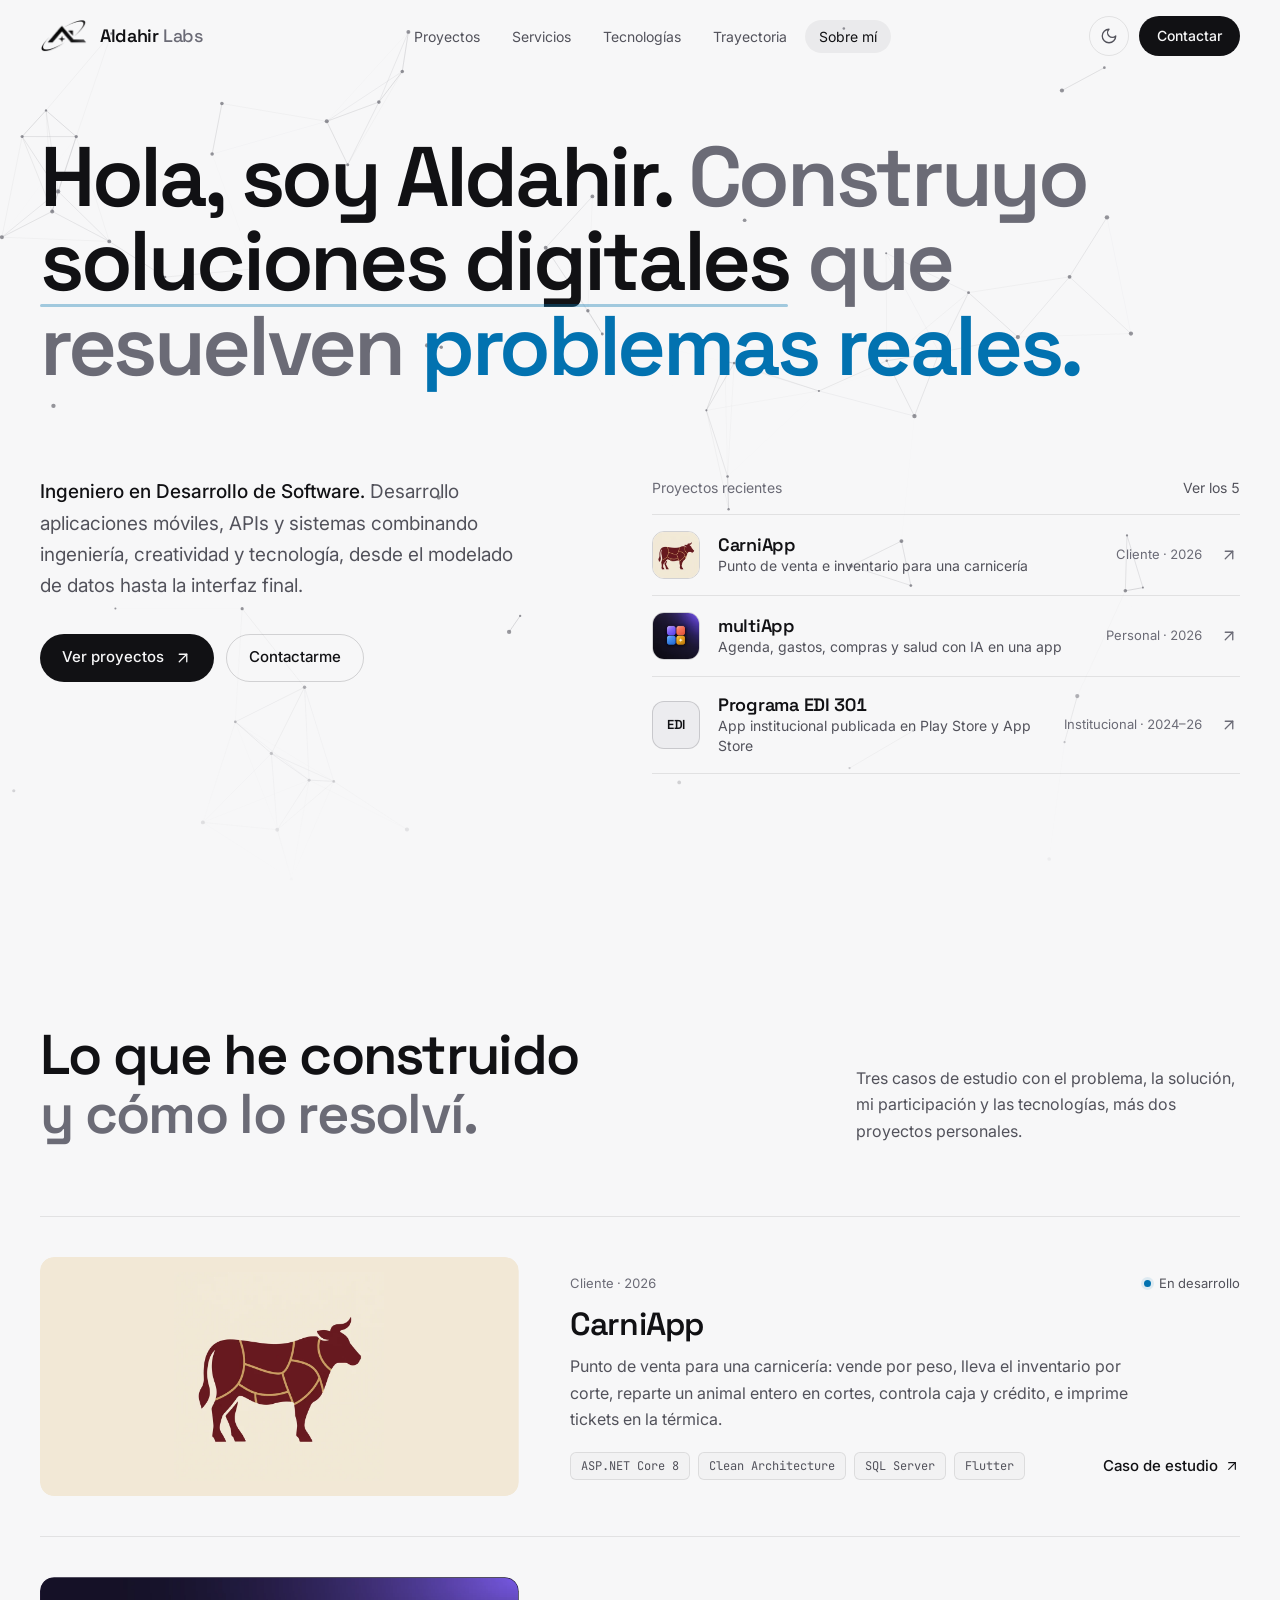
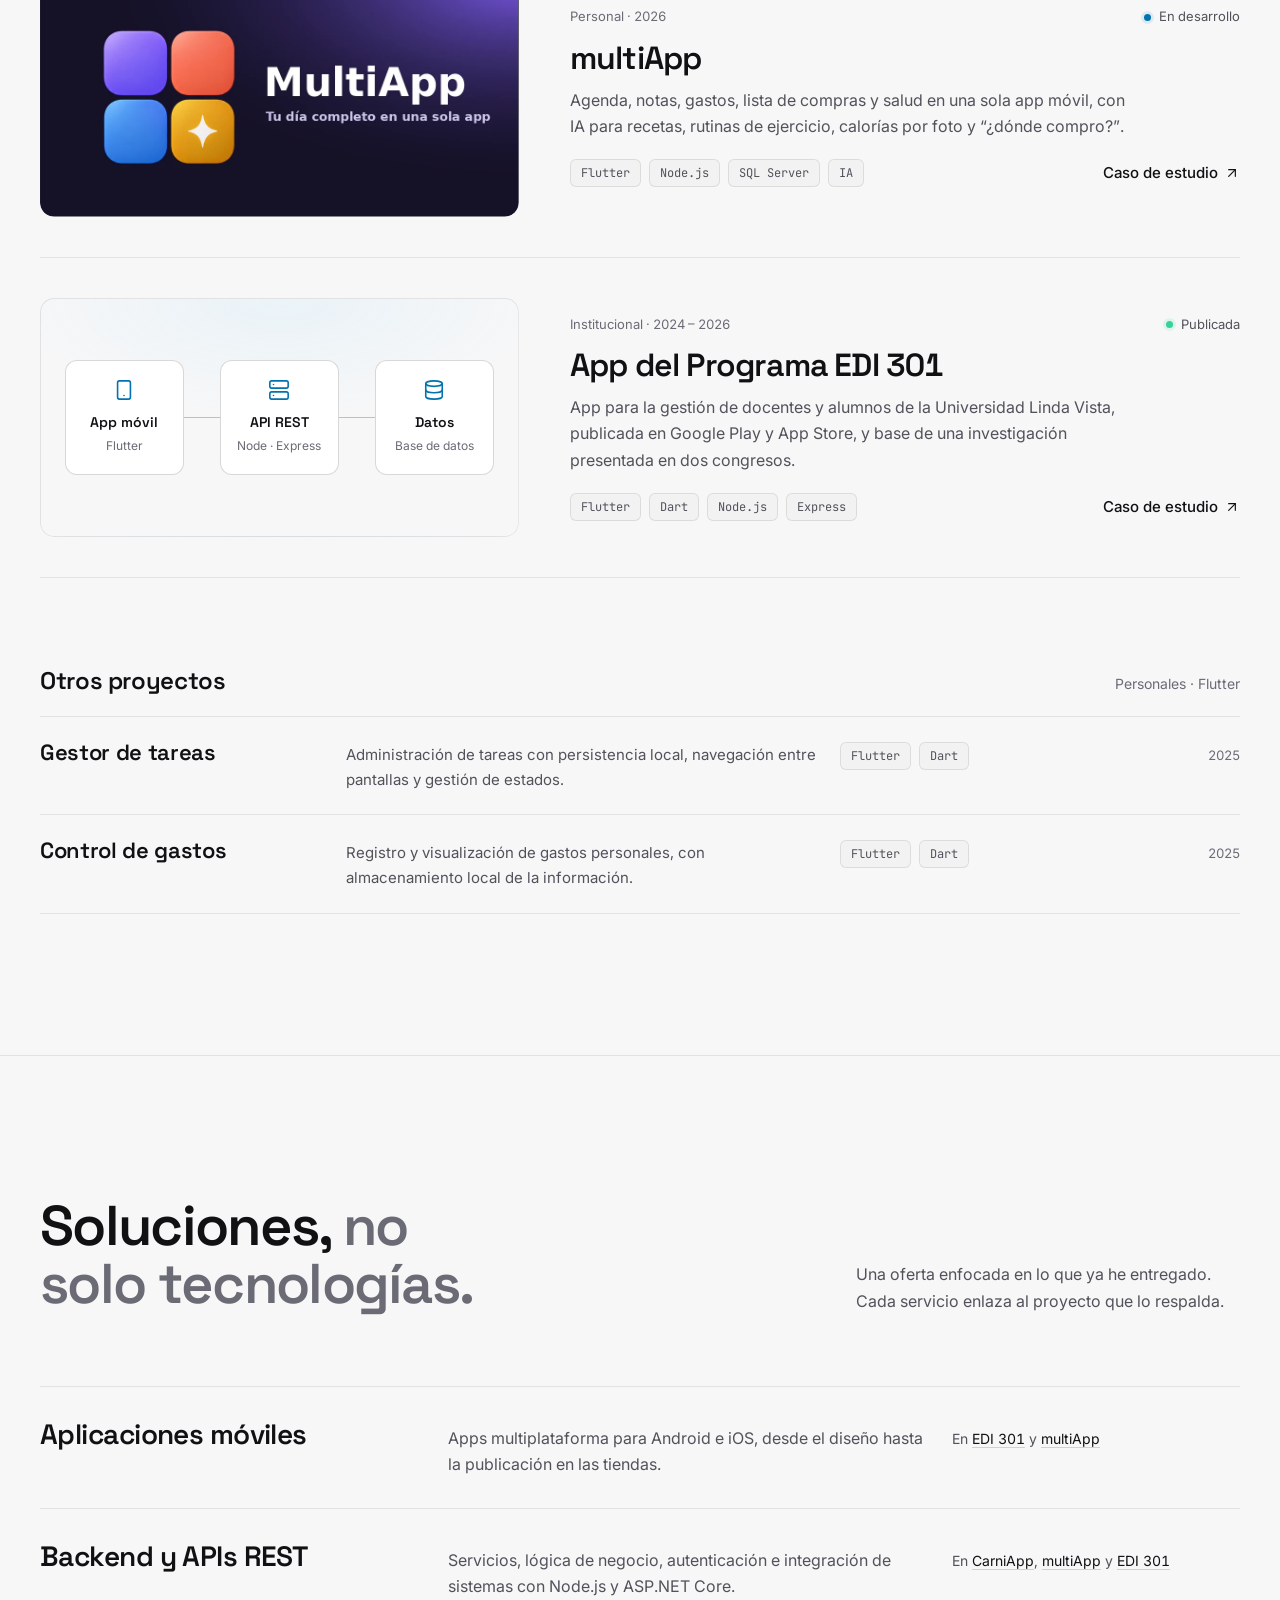
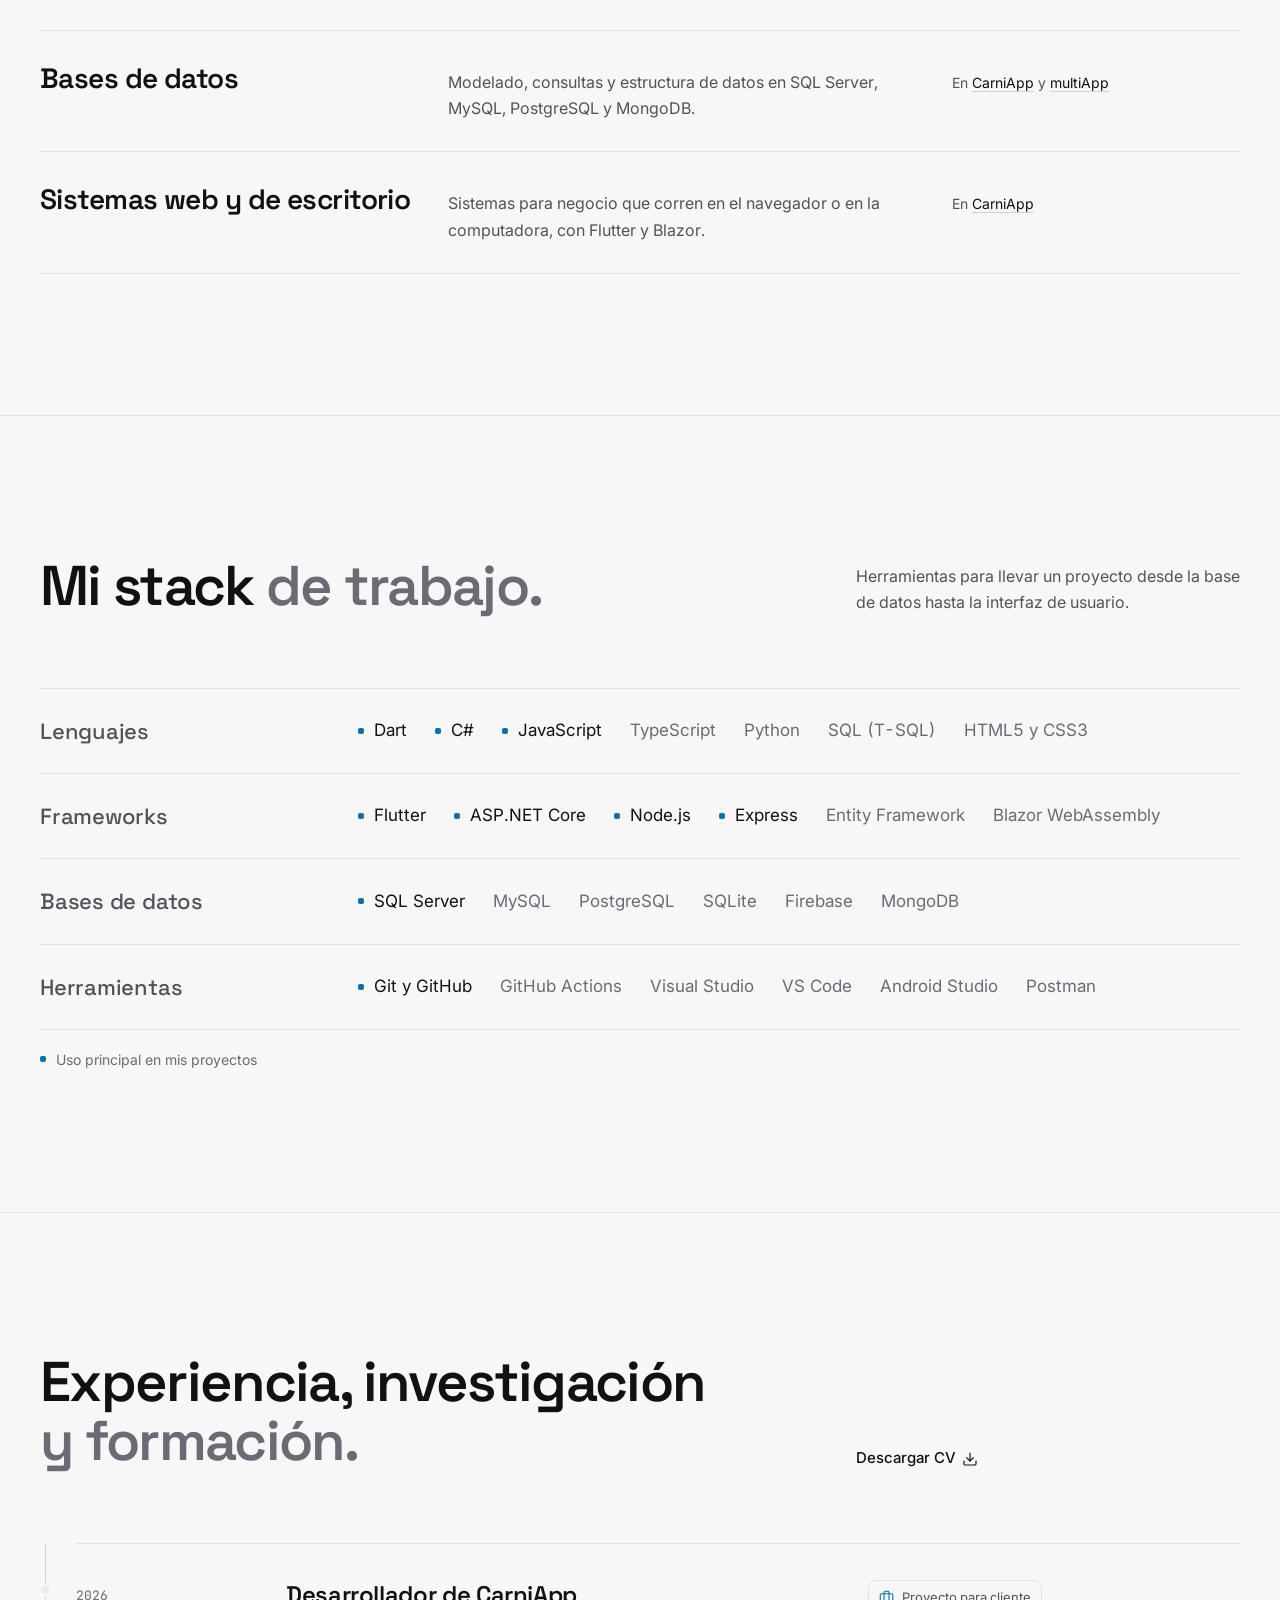
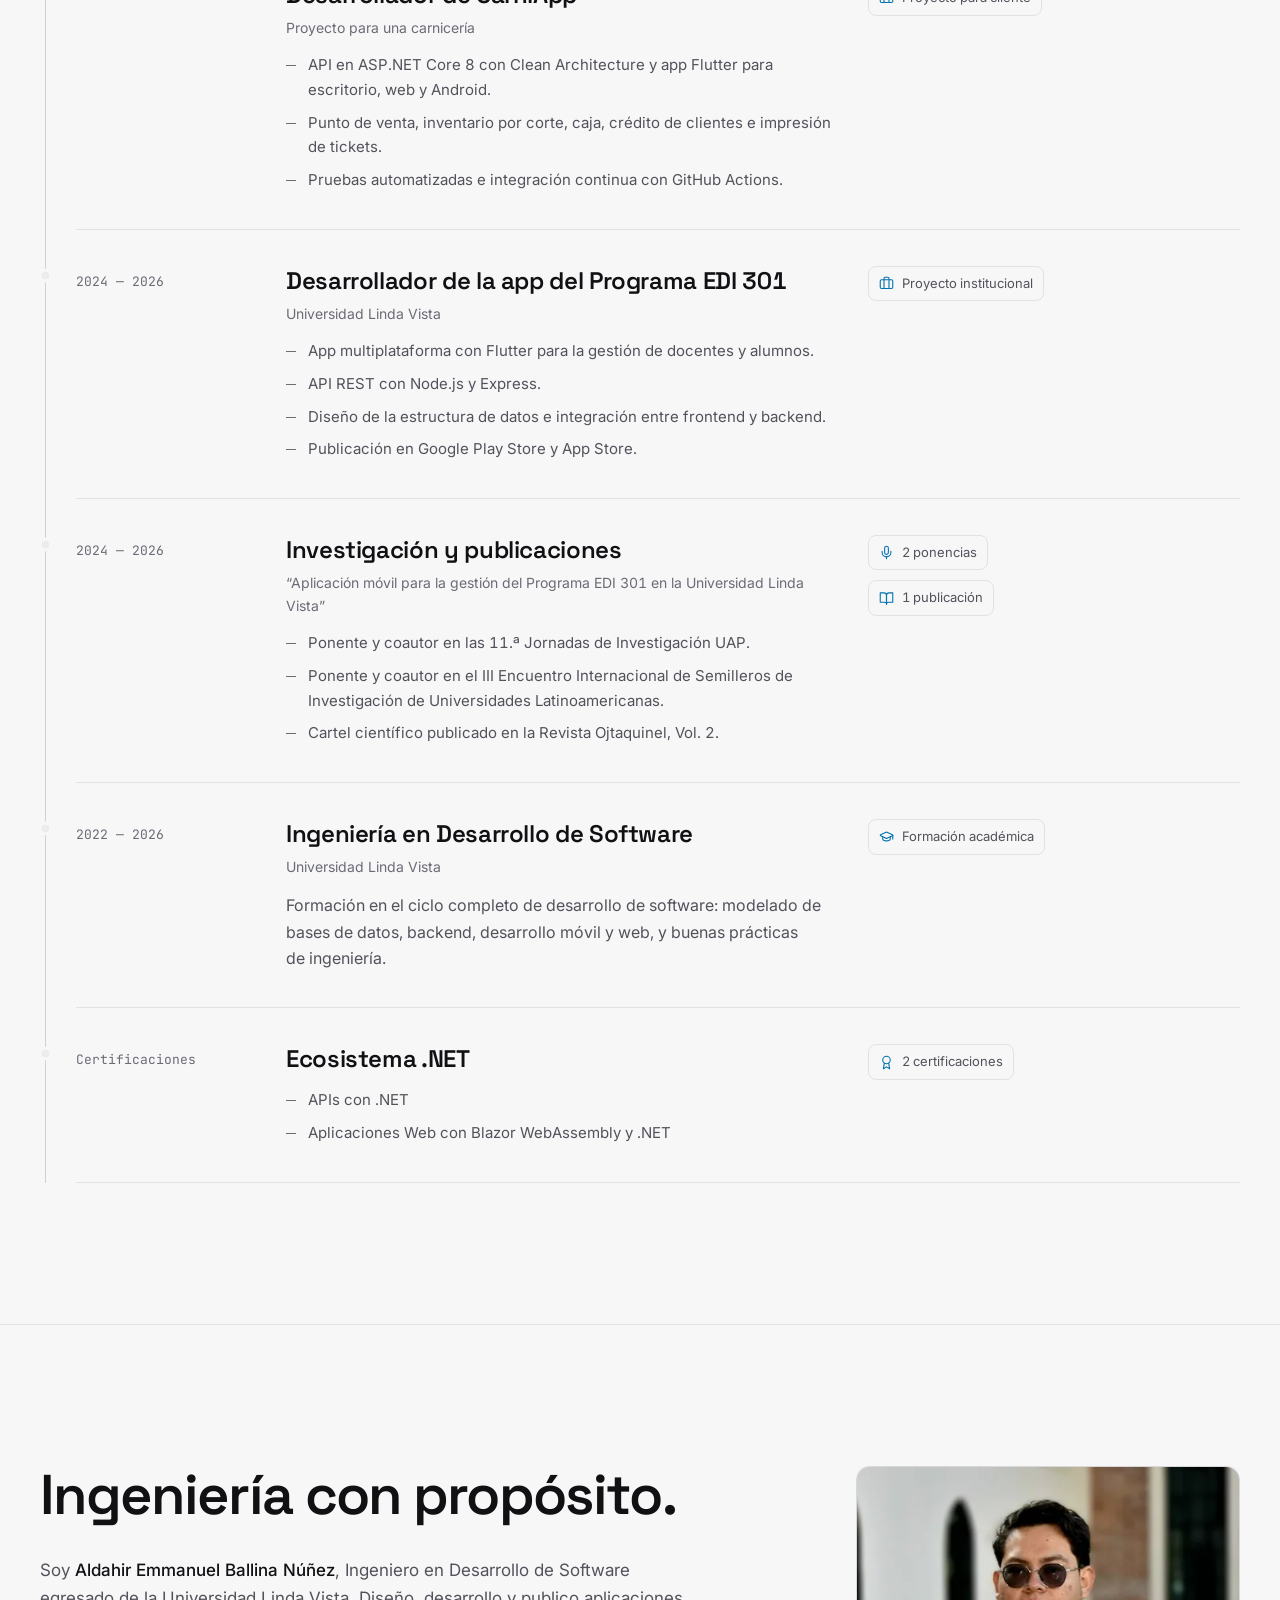
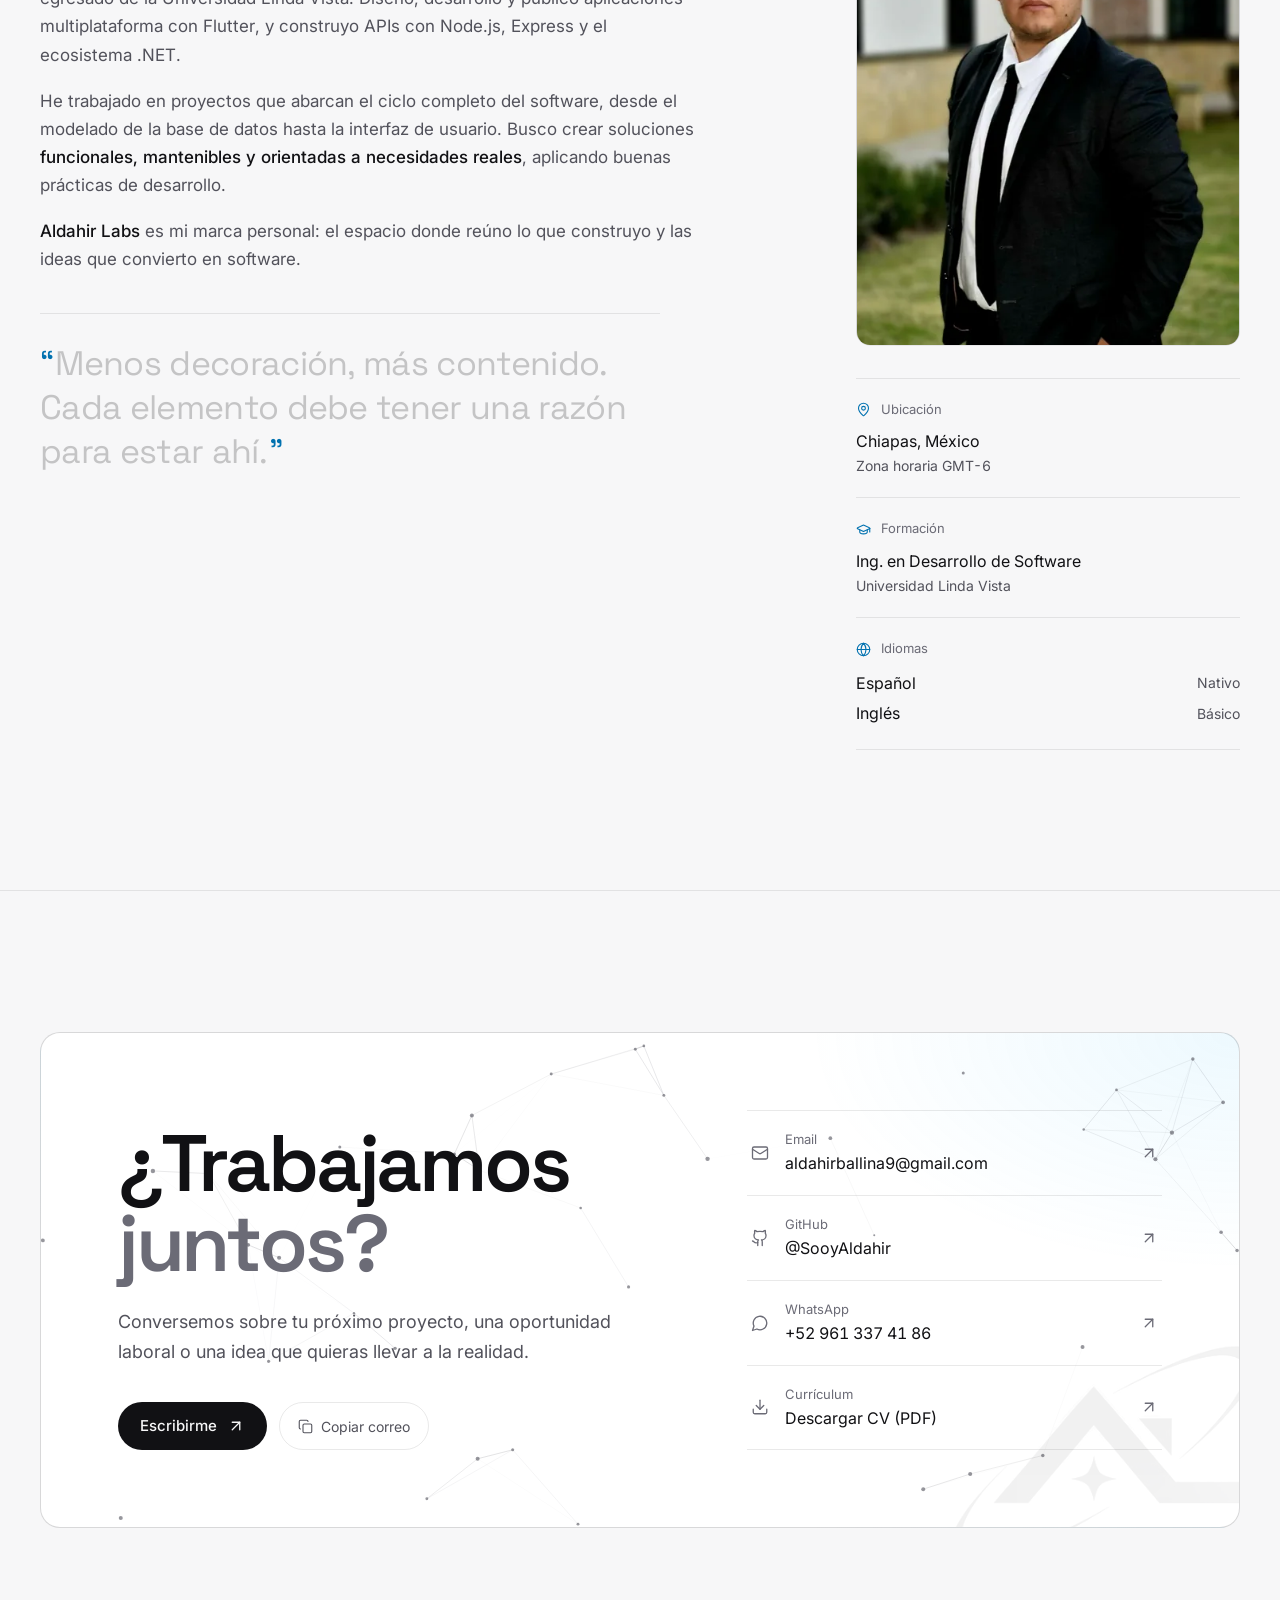
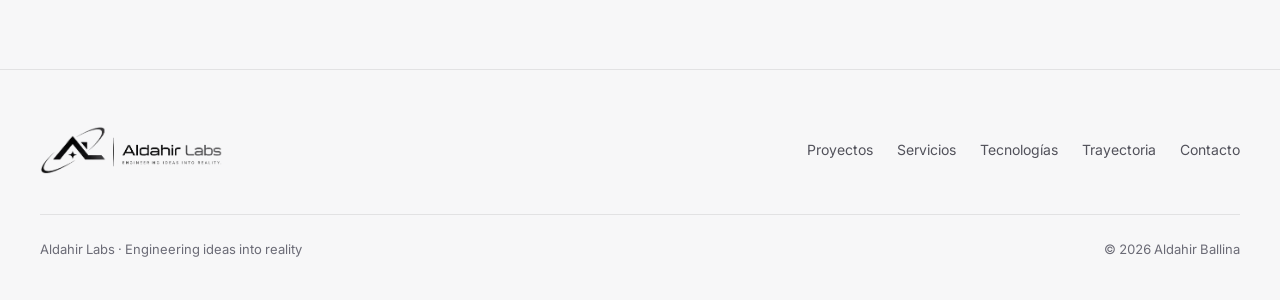
==== index.html @ 30ade59b "Web Site Upload" ====
<!doctype html>
<html lang="es">
<head>
  <meta charset="utf-8">
  <meta name="viewport" content="width=device-width, initial-scale=1, viewport-fit=cover">
  <title>Aldahir Labs — Aldahir Ballina · Ingeniero en Desarrollo de Software</title>
  <meta name="description" content="Portafolio de Aldahir Ballina, Ingeniero en Desarrollo de Software. Aplicaciones móviles con Flutter, APIs REST con Node.js y ASP.NET Core, bases de datos y sistemas para negocio.">
  <meta name="author" content="Aldahir Emmanuel Ballina Núñez">
  <meta name="theme-color" content="#0b0b0d">
  <meta name="color-scheme" content="dark light">
  <script>
    // Tema: el elegido con el botón o, si no hay, el del sistema. Se aplica antes de pintar.
    (() => {
      let theme = null;
      try { theme = localStorage.getItem("al-theme"); } catch (e) {}
      if (theme !== "light" && theme !== "dark") theme = matchMedia("(prefers-color-scheme: light)").matches ? "light" : "dark";
      document.documentElement.dataset.theme = theme;
    })();
    // Movimiento al leer: se activa antes de pintar y se desactiva si main.js no carga
    if (!matchMedia("(prefers-reduced-motion: reduce)").matches) {
      document.documentElement.classList.add("motion");
      setTimeout(() => { if (!window.__alMotion) document.documentElement.classList.remove("motion"); }, 2500);
    }
  </script>

  <meta property="og:type" content="website">
  <meta property="og:locale" content="es_MX">
  <meta property="og:site_name" content="Aldahir Labs">
  <meta property="og:title" content="Aldahir Labs — Engineering ideas into reality">
  <meta property="og:description" content="Aplicaciones móviles, APIs y sistemas que resuelven problemas reales.">
  <meta property="og:image" content="assets/img/og-image.png">
  <meta name="twitter:card" content="summary_large_image">

  <link rel="icon" href="favicon.ico" sizes="any">
  <link rel="icon" href="assets/brand/favicon-64.png" type="image/png">
  <link rel="apple-touch-icon" href="assets/brand/apple-touch-icon.png">
  <link rel="manifest" href="site.webmanifest">

  <link rel="preconnect" href="https://fonts.googleapis.com">
  <link rel="preconnect" href="https://fonts.gstatic.com" crossorigin>
  <link href="https://fonts.googleapis.com/css2?family=Inter:wght@400;500;600&family=JetBrains+Mono:wght@400;500&family=Space+Grotesk:wght@500;600;700&display=swap" rel="stylesheet">
  <link rel="stylesheet" href="assets/css/styles.css">

  <script type="application/ld+json">
  {
    "@context": "https://schema.org",
    "@type": "Person",
    "name": "Aldahir Emmanuel Ballina Núñez",
    "jobTitle": "Ingeniero en Desarrollo de Software",
    "alumniOf": "Universidad Linda Vista",
    "email": "mailto:aldahirballina9@gmail.com",
    "address": { "@type": "PostalAddress", "addressRegion": "Chiapas", "addressCountry": "MX" },
    "sameAs": ["https://github.com/SooyAldahir"]
  }
  </script>
</head>
<body>
  <a class="skip-link" href="#main">Saltar al contenido</a>

  <!-- ============ Navbar ============ -->
  <header class="nav" id="nav">
    <div class="container nav-inner">
      <a href="#inicio" class="brand" aria-label="Aldahir Labs, inicio">
        <span class="brand-mark"><img src="assets/brand/isotipo.webp" alt="" width="48" height="34"><svg class="brand-glint" viewBox="0 0 24 24" aria-hidden="true"><path d="M12 0c.6 6.3 5.7 11.4 12 12-6.3.6-11.4 5.7-12 12-.6-6.3-5.7-11.4-12-12C6.3 11.4 11.4 6.3 12 0z"/></svg></span>
        <span class="brand-name">Aldahir <span>Labs</span></span>
      </a>
      <nav aria-label="Principal">
        <ul class="nav-links">
          <li><a href="#proyectos">Proyectos</a></li>
          <li><a href="#servicios">Servicios</a></li>
          <li><a href="#stack">Tecnologías</a></li>
          <li><a href="#trayectoria">Trayectoria</a></li>
          <li><a href="#sobre-mi">Sobre mí</a></li>
        </ul>
      </nav>
      <div class="nav-actions">
        <button class="theme-toggle" type="button" data-theme-toggle aria-label="Cambiar a modo claro"><svg class="icon icon-sun"><use href="assets/icons.svg#sun"/></svg><svg class="icon icon-moon"><use href="assets/icons.svg#moon"/></svg></button>
        <a href="#contacto" class="btn btn-primary btn-sm nav-cta">Contactar</a>
        <button class="nav-toggle" id="navToggle" aria-label="Abrir menú" aria-expanded="false" aria-controls="mobileMenu">
          <svg class="icon icon-lg"><use href="assets/icons.svg#menu"/></svg>
        </button>
      </div>
    </div>
  </header>

  <div class="mobile-menu" id="mobileMenu" aria-hidden="true">
    <a class="m-link" href="#proyectos">Proyectos <svg class="icon"><use href="assets/icons.svg#arrow-right"/></svg></a>
    <a class="m-link" href="#servicios">Servicios <svg class="icon"><use href="assets/icons.svg#arrow-right"/></svg></a>
    <a class="m-link" href="#stack">Tecnologías <svg class="icon"><use href="assets/icons.svg#arrow-right"/></svg></a>
    <a class="m-link" href="#trayectoria">Trayectoria <svg class="icon"><use href="assets/icons.svg#arrow-right"/></svg></a>
    <a class="m-link" href="#sobre-mi">Sobre mí <svg class="icon"><use href="assets/icons.svg#arrow-right"/></svg></a>
    <a class="btn btn-primary" href="#contacto">Contactar <svg class="icon icon-arrow"><use href="assets/icons.svg#arrow-up-right"/></svg></a>
  </div>

  <main id="main">

    <!-- ============ Hero ============ -->
    <section class="hero" id="inicio">
      <canvas class="node-net hero-net" aria-hidden="true"></canvas>
      <div class="container">
        <h1 class="hero-title">
          Hola, soy Aldahir. <span class="dim">Construyo <span class="rotator" aria-hidden="true"><span class="rot-item is-current">soluciones digitales</span><span class="rot-item">aplicaciones móviles</span><span class="rot-item">APIs y servicios REST</span><span class="rot-item">sistemas para negocio</span></span><span class="sr-only">soluciones digitales</span> que resuelven</span> <span class="accent">problemas reales.</span>
        </h1>

        <div class="hero-row">
          <div class="hero-intro">
            <p class="hero-lead">
              <strong>Ingeniero en Desarrollo de Software.</strong> Desarrollo aplicaciones móviles, APIs y sistemas combinando ingeniería, creatividad y tecnología, desde el modelado de datos hasta la interfaz final.
            </p>
            <div class="hero-actions">
              <a href="#proyectos" class="btn btn-primary">Ver proyectos <svg class="icon icon-arrow"><use href="assets/icons.svg#arrow-up-right"/></svg></a>
              <a href="#contacto" class="btn btn-ghost">Contactarme</a>
            </div>
          </div>

          <nav class="work-index" aria-label="Proyectos recientes">
            <div class="work-index-head">
              <span>Proyectos recientes</span>
              <a href="#proyectos">Ver los 5</a>
            </div>
            <a class="idx-row" href="proyectos/carniapp.html" style="--i:0">
              <span class="idx-thumb"><img src="assets/img/projects/carniapp-icon-160.webp" alt="" width="48" height="48"></span>
              <span><span class="idx-name">CarniApp</span><span class="idx-desc">Punto de venta e inventario para una carnicería</span></span>
              <span class="idx-meta">Cliente · 2026</span>
              <svg class="icon"><use href="assets/icons.svg#arrow-up-right"/></svg>
            </a>
            <a class="idx-row" href="proyectos/multiapp.html" style="--i:1">
              <span class="idx-thumb"><img src="assets/img/projects/multiapp-icon-160.webp" alt="" width="48" height="48"></span>
              <span><span class="idx-name">multiApp</span><span class="idx-desc">Agenda, gastos, compras y salud con IA en una app</span></span>
              <span class="idx-meta">Personal · 2026</span>
              <svg class="icon"><use href="assets/icons.svg#arrow-up-right"/></svg>
            </a>
            <a class="idx-row" href="proyectos/edi-301.html" style="--i:2">
              <span class="idx-thumb idx-mono" aria-hidden="true">EDI</span>
              <span><span class="idx-name">Programa EDI 301</span><span class="idx-desc">App institucional publicada en Play Store y App Store</span></span>
              <span class="idx-meta">Institucional · 2024–26</span>
              <svg class="icon"><use href="assets/icons.svg#arrow-up-right"/></svg>
            </a>
          </nav>
        </div>
      </div>
    </section>

    <!-- ============ Proyectos ============ -->
    <section class="section" id="proyectos">
      <div class="container">
        <div class="section-head">
          <h2 class="h2" data-reveal="title">Lo que he construido <span class="dim">y cómo lo resolví.</span></h2>
          <p data-reveal="fade" style="--d:150ms">Tres casos de estudio con el problema, la solución, mi participación y las tecnologías, más dos proyectos personales.</p>
        </div>

        <div class="case-list">
          <!-- CarniApp -->
          <article class="case-row" data-reveal="case">
            <a class="case-visual visual-carni" href="proyectos/carniapp.html" aria-label="Caso de estudio de CarniApp">
              <img src="assets/img/projects/carniapp-icon-720.webp" alt="Ícono de CarniApp: silueta de una res dividida en cortes" width="720" height="720" loading="lazy">
            </a>
            <div class="case-body">
              <div class="case-top">
                <span class="case-kind">Cliente · 2026</span>
                <span class="status">En desarrollo</span>
              </div>
              <h3 class="case-title"><a href="proyectos/carniapp.html">CarniApp</a></h3>
              <p class="case-desc">Punto de venta para una carnicería: vende por peso, lleva el inventario por corte, reparte un animal entero en cortes, controla caja y crédito, e imprime tickets en la térmica.</p>
              <div class="case-foot">
                <div class="chips"><span class="chip">ASP.NET Core 8</span><span class="chip">Clean Architecture</span><span class="chip">SQL Server</span><span class="chip">Flutter</span></div>
                <a class="link-arrow" href="proyectos/carniapp.html">Caso de estudio <svg class="icon"><use href="assets/icons.svg#arrow-up-right"/></svg></a>
              </div>
            </div>
          </article>

          <!-- multiApp -->
          <article class="case-row" data-reveal="case">
            <a class="case-visual visual-multi" href="proyectos/multiapp.html" aria-label="Caso de estudio de multiApp">
              <img src="assets/img/projects/multiapp-feature.webp" alt="Gráfico de multiApp: cuatro bloques de colores y el lema Tu día completo en una sola app" width="1024" height="500" loading="lazy">
            </a>
            <div class="case-body">
              <div class="case-top">
                <span class="case-kind">Personal · 2026</span>
                <span class="status">En desarrollo</span>
              </div>
              <h3 class="case-title"><a href="proyectos/multiapp.html">multiApp</a></h3>
              <p class="case-desc">Agenda, notas, gastos, lista de compras y salud en una sola app móvil, con IA para recetas, rutinas de ejercicio, calorías por foto y “¿dónde compro?”.</p>
              <div class="case-foot">
                <div class="chips"><span class="chip">Flutter</span><span class="chip">Node.js</span><span class="chip">SQL Server</span><span class="chip">IA</span></div>
                <a class="link-arrow" href="proyectos/multiapp.html">Caso de estudio <svg class="icon"><use href="assets/icons.svg#arrow-up-right"/></svg></a>
              </div>
            </div>
          </article>

          <!-- EDI 301 -->
          <article class="case-row" data-reveal="case">
            <a class="case-visual visual-edi" href="proyectos/edi-301.html" aria-label="Caso de estudio de la app del Programa EDI 301">
              <div class="arch" role="img" aria-label="Arquitectura: aplicación Flutter conectada a una API REST en Node.js y Express, que se comunica con la base de datos">
                <div class="arch-node"><svg class="icon"><use href="assets/icons.svg#smartphone"/></svg><b>App móvil</b><small>Flutter</small></div>
                <span class="arch-link"></span>
                <div class="arch-node"><svg class="icon"><use href="assets/icons.svg#server"/></svg><b>API REST</b><small>Node · Express</small></div>
                <span class="arch-link"></span>
                <div class="arch-node"><svg class="icon"><use href="assets/icons.svg#database"/></svg><b>Datos</b><small>Base de datos</small></div>
              </div>
            </a>
            <div class="case-body">
              <div class="case-top">
                <span class="case-kind">Institucional · 2024 – 2026</span>
                <span class="status is-done">Publicada</span>
              </div>
              <h3 class="case-title"><a href="proyectos/edi-301.html">App del Programa EDI 301</a></h3>
              <p class="case-desc">App para la gestión de docentes y alumnos de la Universidad Linda Vista, publicada en Google Play y App Store, y base de una investigación presentada en dos congresos.</p>
              <div class="case-foot">
                <div class="chips"><span class="chip">Flutter</span><span class="chip">Dart</span><span class="chip">Node.js</span><span class="chip">Express</span></div>
                <a class="link-arrow" href="proyectos/edi-301.html">Caso de estudio <svg class="icon"><use href="assets/icons.svg#arrow-up-right"/></svg></a>
              </div>
            </div>
          </article>
        </div>

        <div class="more">
          <div class="more-head" data-reveal="fade">
            <h3 class="h3">Otros proyectos</h3>
            <p>Personales · Flutter</p>
          </div>
          <div class="more-row" data-reveal="line">
            <h4 class="h3">Gestor de tareas</h4>
            <p>Administración de tareas con persistencia local, navegación entre pantallas y gestión de estados.</p>
            <div class="chips"><span class="chip">Flutter</span><span class="chip">Dart</span></div>
            <span class="year">2025</span>
          </div>
          <div class="more-row" data-reveal="line">
            <h4 class="h3">Control de gastos</h4>
            <p>Registro y visualización de gastos personales, con almacenamiento local de la información.</p>
            <div class="chips"><span class="chip">Flutter</span><span class="chip">Dart</span></div>
            <span class="year">2025</span>
          </div>
        </div>
      </div>
    </section>

    <!-- ============ Servicios ============ -->
    <section class="section" id="servicios">
      <div class="container">
        <div class="section-head">
          <h2 class="h2" data-reveal="title">Soluciones, <span class="dim">no solo tecnologías.</span></h2>
          <p data-reveal="fade" style="--d:150ms">Una oferta enfocada en lo que ya he entregado. Cada servicio enlaza al proyecto que lo respalda.</p>
        </div>

        <div class="offers">
          <div class="offer-row" data-reveal="line">
            <h3 class="h3">Aplicaciones móviles</h3>
            <p>Apps multiplataforma para Android e iOS, desde el diseño hasta la publicación en las tiendas.</p>
            <p class="proof">En <a href="proyectos/edi-301.html">EDI 301</a> y <a href="proyectos/multiapp.html">multiApp</a></p>
          </div>
          <div class="offer-row" data-reveal="line">
            <h3 class="h3">Backend y APIs REST</h3>
            <p>Servicios, lógica de negocio, autenticación e integración de sistemas con Node.js y ASP.NET Core.</p>
            <p class="proof">En <a href="proyectos/carniapp.html">CarniApp</a>, <a href="proyectos/multiapp.html">multiApp</a> y <a href="proyectos/edi-301.html">EDI 301</a></p>
          </div>
          <div class="offer-row" data-reveal="line">
            <h3 class="h3">Bases de datos</h3>
            <p>Modelado, consultas y estructura de datos en SQL Server, MySQL, PostgreSQL y MongoDB.</p>
            <p class="proof">En <a href="proyectos/carniapp.html">CarniApp</a> y <a href="proyectos/multiapp.html">multiApp</a></p>
          </div>
          <div class="offer-row" data-reveal="line">
            <h3 class="h3">Sistemas web y de escritorio</h3>
            <p>Sistemas para negocio que corren en el navegador o en la computadora, con Flutter y Blazor.</p>
            <p class="proof">En <a href="proyectos/carniapp.html">CarniApp</a></p>
          </div>
        </div>
      </div>
    </section>

    <!-- ============ Tecnologías ============ -->
    <section class="section" id="stack">
      <div class="container">
        <div class="section-head">
          <h2 class="h2" data-reveal="title">Mi stack <span class="dim">de trabajo.</span></h2>
          <p data-reveal="fade" style="--d:150ms">Herramientas para llevar un proyecto desde la base de datos hasta la interfaz de usuario.</p>
        </div>

        <div class="stack-row" data-reveal="stack">
          <h3>Lenguajes</h3>
          <ul class="stack-items"><li class="core">Dart</li><li class="core">C#</li><li class="core">JavaScript</li><li>TypeScript</li><li>Python</li><li>SQL (T-SQL)</li><li>HTML5 y CSS3</li></ul>
        </div>
        <div class="stack-row" data-reveal="stack">
          <h3>Frameworks</h3>
          <ul class="stack-items"><li class="core">Flutter</li><li class="core">ASP.NET Core</li><li class="core">Node.js</li><li class="core">Express</li><li>Entity Framework</li><li>Blazor WebAssembly</li></ul>
        </div>
        <div class="stack-row" data-reveal="stack">
          <h3>Bases de datos</h3>
          <ul class="stack-items"><li class="core">SQL Server</li><li>MySQL</li><li>PostgreSQL</li><li>SQLite</li><li>Firebase</li><li>MongoDB</li></ul>
        </div>
        <div class="stack-row" data-reveal="stack">
          <h3>Herramientas</h3>
          <ul class="stack-items"><li class="core">Git y GitHub</li><li>GitHub Actions</li><li>Visual Studio</li><li>VS Code</li><li>Android Studio</li><li>Postman</li></ul>
        </div>
        <p class="stack-note"><i></i> Uso principal en mis proyectos</p>
      </div>
    </section>

    <!-- ============ Trayectoria ============ -->
    <section class="section" id="trayectoria">
      <div class="container">
        <div class="section-head">
          <h2 class="h2" data-reveal="title">Experiencia, investigación <span class="dim">y formación.</span></h2>
          <p data-reveal="fade" style="--d:150ms"><a class="link-arrow" href="assets/docs/CV_Aldahir_Ballina.pdf" download>Descargar CV <svg class="icon"><use href="assets/icons.svg#download"/></svg></a></p>
        </div>

        <ol class="timeline">
          <li class="tl-item" data-reveal="fade">
            <div class="tl-date">2026</div>
            <div class="tl-main">
              <h3 class="h3">Desarrollador de CarniApp</h3>
              <span class="tl-org">Proyecto para una carnicería</span>
              <ul>
                <li>API en ASP.NET Core 8 con Clean Architecture y app Flutter para escritorio, web y Android.</li>
                <li>Punto de venta, inventario por corte, caja, crédito de clientes e impresión de tickets.</li>
                <li>Pruebas automatizadas e integración continua con GitHub Actions.</li>
              </ul>
            </div>
            <div class="tl-side">
              <span class="tl-tag"><svg class="icon"><use href="assets/icons.svg#briefcase"/></svg>Proyecto para cliente</span>
            </div>
          </li>

          <li class="tl-item" data-reveal="fade">
            <div class="tl-date">2024 — 2026</div>
            <div class="tl-main">
              <h3 class="h3">Desarrollador de la app del Programa EDI 301</h3>
              <span class="tl-org">Universidad Linda Vista</span>
              <ul>
                <li>App multiplataforma con Flutter para la gestión de docentes y alumnos.</li>
                <li>API REST con Node.js y Express.</li>
                <li>Diseño de la estructura de datos e integración entre frontend y backend.</li>
                <li>Publicación en Google Play Store y App Store.</li>
              </ul>
            </div>
            <div class="tl-side">
              <span class="tl-tag"><svg class="icon"><use href="assets/icons.svg#briefcase"/></svg>Proyecto institucional</span>
            </div>
          </li>

          <li class="tl-item" data-reveal="fade">
            <div class="tl-date">2024 — 2026</div>
            <div class="tl-main">
              <h3 class="h3">Investigación y publicaciones</h3>
              <span class="tl-org">“Aplicación móvil para la gestión del Programa EDI 301 en la Universidad Linda Vista”</span>
              <ul>
                <li>Ponente y coautor en las 11.ª Jornadas de Investigación UAP.</li>
                <li>Ponente y coautor en el III Encuentro Internacional de Semilleros de Investigación de Universidades Latinoamericanas.</li>
                <li>Cartel científico publicado en la Revista Ojtaquinel, Vol. 2.</li>
              </ul>
            </div>
            <div class="tl-side">
              <span class="tl-tag"><svg class="icon"><use href="assets/icons.svg#mic"/></svg>2 ponencias</span>
              <span class="tl-tag"><svg class="icon"><use href="assets/icons.svg#book"/></svg>1 publicación</span>
            </div>
          </li>

          <li class="tl-item" data-reveal="fade">
            <div class="tl-date">2022 — 2026</div>
            <div class="tl-main">
              <h3 class="h3">Ingeniería en Desarrollo de Software</h3>
              <span class="tl-org">Universidad Linda Vista</span>
              <p>Formación en el ciclo completo de desarrollo de software: modelado de bases de datos, backend, desarrollo móvil y web, y buenas prácticas de ingeniería.</p>
            </div>
            <div class="tl-side">
              <span class="tl-tag"><svg class="icon"><use href="assets/icons.svg#graduation"/></svg>Formación académica</span>
            </div>
          </li>

          <li class="tl-item" data-reveal="fade">
            <div class="tl-date">Certificaciones</div>
            <div class="tl-main">
              <h3 class="h3">Ecosistema .NET</h3>
              <ul>
                <li>APIs con .NET</li>
                <li>Aplicaciones Web con Blazor WebAssembly y .NET</li>
              </ul>
            </div>
            <div class="tl-side">
              <span class="tl-tag"><svg class="icon"><use href="assets/icons.svg#award"/></svg>2 certificaciones</span>
            </div>
          </li>
        </ol>
      </div>
    </section>

    <!-- ============ Sobre mí ============ -->
    <section class="section" id="sobre-mi">
      <div class="container about">
        <figure class="about-photo" data-reveal="figure">
          <img src="assets/img/aldahir-800.webp" srcset="assets/img/aldahir-480.webp 480w, assets/img/aldahir-800.webp 800w" sizes="(max-width: 900px) 320px, 380px" alt="Aldahir Ballina con traje oscuro, camisa blanca y corbata" width="800" height="1000" loading="lazy">
        </figure>
        <div class="about-copy">
          <h2 class="h2" data-reveal="title">Ingeniería con propósito.</h2>
          <p data-reveal="fade">Soy <strong>Aldahir Emmanuel Ballina Núñez</strong>, Ingeniero en Desarrollo de Software egresado de la Universidad Linda Vista. Diseño, desarrollo y publico aplicaciones multiplataforma con Flutter, y construyo APIs con Node.js, Express y el ecosistema .NET.</p>
          <p data-reveal="fade" style="--d:80ms">He trabajado en proyectos que abarcan el ciclo completo del software, desde el modelado de la base de datos hasta la interfaz de usuario. Busco crear soluciones <strong>funcionales, mantenibles y orientadas a necesidades reales</strong>, aplicando buenas prácticas de desarrollo.</p>
          <p data-reveal="fade" style="--d:160ms"><strong>Aldahir Labs</strong> es mi marca personal: el espacio donde reúno lo que construyo y las ideas que convierto en software.</p>
          <div class="principle">
            <p>Menos decoración, más contenido. Cada elemento debe tener una razón para estar ahí.</p>
          </div>
        </div>

        <div class="about-side" data-reveal="list">
          <div class="fact">
            <div class="fact-label"><svg class="icon"><use href="assets/icons.svg#map-pin"/></svg>Ubicación</div>
            <div class="fact-value">Chiapas, México<small>Zona horaria GMT-6</small></div>
          </div>
          <div class="fact">
            <div class="fact-label"><svg class="icon"><use href="assets/icons.svg#graduation"/></svg>Formación</div>
            <div class="fact-value">Ing. en Desarrollo de Software<small>Universidad Linda Vista</small></div>
          </div>
          <div class="fact">
            <div class="fact-label"><svg class="icon"><use href="assets/icons.svg#globe"/></svg>Idiomas</div>
            <div class="lang"><span>Español</span><span>Nativo</span></div>
            <div class="lang"><span>Inglés</span><span>Básico</span></div>
          </div>
        </div>
      </div>
    </section>

    <!-- ============ Contacto ============ -->
    <section class="section" id="contacto">
      <div class="container">
        <div class="contact-card" data-reveal="fade">
          <canvas class="node-net contact-net" aria-hidden="true"></canvas>
          <div class="contact-grid">
            <div>
              <h2 class="contact-title" data-reveal="title">¿Trabajamos<br><span class="dim">juntos?</span></h2>
              <p class="contact-lead" data-reveal="fade" style="--d:150ms">Conversemos sobre tu próximo proyecto, una oportunidad laboral o una idea que quieras llevar a la realidad.</p>
              <div class="hero-actions">
                <a href="mailto:aldahirballina9@gmail.com" class="btn btn-primary">Escribirme <svg class="icon icon-arrow"><use href="assets/icons.svg#arrow-up-right"/></svg></a>
                <button class="copy-btn" id="copyEmail" data-email="aldahirballina9@gmail.com" type="button">
                  <svg class="icon"><use href="assets/icons.svg#copy"/></svg><span>Copiar correo</span>
                </button>
              </div>
            </div>
            <div class="contact-links" data-reveal="list">
              <a class="contact-link" href="mailto:aldahirballina9@gmail.com">
                <svg class="icon"><use href="assets/icons.svg#mail"/></svg>
                <span class="cl-text"><span class="cl-label">Email</span><span class="cl-value">aldahirballina9@gmail.com</span></span>
                <svg class="icon icon-arrow"><use href="assets/icons.svg#arrow-up-right"/></svg>
              </a>
              <a class="contact-link" href="https://github.com/SooyAldahir" target="_blank" rel="noopener">
                <svg class="icon"><use href="assets/icons.svg#github"/></svg>
                <span class="cl-text"><span class="cl-label">GitHub</span><span class="cl-value">@SooyAldahir</span></span>
                <svg class="icon icon-arrow"><use href="assets/icons.svg#arrow-up-right"/></svg>
              </a>
              <a class="contact-link" href="https://wa.me/529613374186" target="_blank" rel="noopener">
                <svg class="icon"><use href="assets/icons.svg#message"/></svg>
                <span class="cl-text"><span class="cl-label">WhatsApp</span><span class="cl-value">+52 961 337 41 86</span></span>
                <svg class="icon icon-arrow"><use href="assets/icons.svg#arrow-up-right"/></svg>
              </a>
              <a class="contact-link" href="assets/docs/CV_Aldahir_Ballina.pdf" download>
                <svg class="icon"><use href="assets/icons.svg#download"/></svg>
                <span class="cl-text"><span class="cl-label">Currículum</span><span class="cl-value">Descargar CV (PDF)</span></span>
                <svg class="icon icon-arrow"><use href="assets/icons.svg#arrow-up-right"/></svg>
              </a>
            </div>
          </div>
        </div>
      </div>
    </section>
  </main>

  <!-- ============ Footer ============ -->
  <footer class="footer">
    <div class="container">
      <div class="footer-top">
        <img src="assets/brand/logo-full.webp" alt="Aldahir Labs, Engineering ideas into reality" width="183" height="48" loading="lazy">
        <nav class="footer-nav" aria-label="Pie de página">
          <a href="#proyectos">Proyectos</a>
          <a href="#servicios">Servicios</a>
          <a href="#stack">Tecnologías</a>
          <a href="#trayectoria">Trayectoria</a>
          <a href="#contacto">Contacto</a>
        </nav>
      </div>
      <div class="footer-bottom">
        <span>Aldahir Labs · Engineering ideas into reality</span>
        <span>© <span data-year>2026</span> Aldahir Ballina</span>
      </div>
    </div>
  </footer>

  <script src="assets/js/main.js" defer></script>
</body>
</html>
---- assets/css/styles.css ----
/* ==========================================================================
   Aldahir Labs — Design System v1.1
   Dark Minimalist Tech · Electric Blue · Space Grotesk + Inter + JetBrains Mono
   ========================================================================== */

:root {
  /* Paleta Obsidian */
  --obsidian: #0b0b0d;
  --graphite: #151519;
  --elevated: #222228;
  --white: #f5f5f5;
  --silver: #a1a1aa;
  --muted: #8b8b96;

  /* Acento */
  --accent: #38bdf8;
  --accent-soft: rgba(56, 189, 248, 0.12);
  --accent-line: rgba(56, 189, 248, 0.35);

  /* Líneas */
  --line: rgba(255, 255, 255, 0.08);
  --line-strong: rgba(255, 255, 255, 0.14);

  /* Superficies y efectos que cambian con el tema */
  --nav-bg: rgba(11, 11, 13, 0.78);
  --hover: rgba(255, 255, 255, 0.06);
  --chip-bg: rgba(255, 255, 255, 0.02);
  --scroll-thumb-hover: #33333b;
  --logo-filter: none;
  --glint: #fff;
  --glint-glow: rgba(255, 255, 255, 0.8);
  --net-line: 161, 161, 170;
  --net-hot: 56, 189, 248;

  /* Tipografía */
  --font-display: "Space Grotesk", system-ui, sans-serif;
  --font-body: "Inter", system-ui, -apple-system, "Segoe UI", sans-serif;
  --font-mono: "JetBrains Mono", ui-monospace, "SFMono-Regular", Menlo, monospace;

  /* Layout */
  --max: 1200px;
  --gutter: clamp(16px, 4vw, 32px);
  --radius: 14px;
  --radius-sm: 10px;
  --section-y: clamp(88px, 11vw, 144px);

  /* Movimiento */
  --ease: cubic-bezier(0.22, 1, 0.36, 1);
  --ease-expo: cubic-bezier(0.16, 1, 0.3, 1);
  --t: 240ms;
}

/* Modo claro: la misma identidad sobre fondo claro. El acento se oscurece
   para cumplir contraste AA sobre blanco. */
@media (prefers-color-scheme: light) {
  :root:not([data-theme]) {
    --obsidian: #f7f7f8;
    --graphite: #ffffff;
    --elevated: #ececef;
    --white: #111114;
    --silver: #52525b;
    --muted: #6b6b76;
    --accent: #0272b0;
    --accent-soft: rgba(2, 114, 176, 0.1);
    --accent-line: rgba(2, 114, 176, 0.35);
    --line: rgba(17, 17, 20, 0.09);
    --line-strong: rgba(17, 17, 20, 0.16);
    --nav-bg: rgba(247, 247, 248, 0.82);
    --hover: rgba(17, 17, 20, 0.05);
    --chip-bg: rgba(17, 17, 20, 0.02);
    --scroll-thumb-hover: #c9c9cf;
    --logo-filter: invert(1) brightness(0.85);
    --glint: #0272b0;
    --glint-glow: rgba(2, 114, 176, 0.45);
    --net-line: 82, 82, 91;
    --net-hot: 2, 114, 176;
  }
}
:root[data-theme="light"] {
  --obsidian: #f7f7f8;
  --graphite: #ffffff;
  --elevated: #ececef;
  --white: #111114;
  --silver: #52525b;
  --muted: #6b6b76;
  --accent: #0272b0;
  --accent-soft: rgba(2, 114, 176, 0.1);
  --accent-line: rgba(2, 114, 176, 0.35);
  --line: rgba(17, 17, 20, 0.09);
  --line-strong: rgba(17, 17, 20, 0.16);
  --nav-bg: rgba(247, 247, 248, 0.82);
  --hover: rgba(17, 17, 20, 0.05);
  --chip-bg: rgba(17, 17, 20, 0.02);
  --scroll-thumb-hover: #c9c9cf;
  --logo-filter: invert(1) brightness(0.85);
  --glint: #0272b0;
  --glint-glow: rgba(2, 114, 176, 0.45);
  --net-line: 82, 82, 91;
  --net-hot: 2, 114, 176;
}
:root { color-scheme: dark; }
:root[data-theme="light"] { color-scheme: light; }
@media (prefers-color-scheme: light) { :root:not([data-theme]) { color-scheme: light; } }

/* ---------- Reset y superficies del navegador ---------- */
*,
*::before,
*::after { box-sizing: border-box; }

html {
  scroll-behavior: smooth;
  scroll-padding-top: 88px;
  -webkit-text-size-adjust: 100%;
  scrollbar-color: var(--elevated) var(--obsidian);
  scrollbar-width: thin;
}
::-webkit-scrollbar { width: 10px; height: 10px; }
::-webkit-scrollbar-track { background: var(--obsidian); }
::-webkit-scrollbar-thumb { background: var(--elevated); border-radius: 10px; border: 2px solid var(--obsidian); }
::-webkit-scrollbar-thumb:hover { background: var(--scroll-thumb-hover); }

body {
  margin: 0;
  background: var(--obsidian);
  color: var(--white);
  font-family: var(--font-body);
  font-size: 16px;
  line-height: 1.65;
  caret-color: var(--accent);
  font-variant-numeric: tabular-nums;
  -webkit-font-smoothing: antialiased;
  -moz-osx-font-smoothing: grayscale;
  overflow-x: hidden;
}

img, svg { display: block; max-width: 100%; }
img { height: auto; }
a { color: inherit; text-decoration: none; text-underline-offset: 0.22em; text-decoration-thickness: 1px; }
button { font: inherit; color: inherit; background: none; border: 0; cursor: pointer; }
h1, h2, h3, h4, p, ul, ol, dl, dd, figure { margin: 0; }
ul, ol { padding: 0; list-style: none; }
h1, h2, h3 { text-wrap: balance; }
p { text-wrap: pretty; }

::selection { background: var(--accent); color: var(--obsidian); }

:focus-visible {
  outline: 2px solid var(--accent);
  outline-offset: 3px;
  border-radius: 6px;
}

.skip-link {
  position: absolute;
  left: 16px;
  top: -60px;
  z-index: 100;
  padding: 10px 16px;
  background: var(--accent);
  color: var(--obsidian);
  border-radius: var(--radius-sm);
  font-weight: 600;
  transition: top var(--t) var(--ease);
}
.skip-link:focus { top: 16px; }

.sr-only {
  position: absolute; width: 1px; height: 1px; padding: 0; margin: -1px;
  overflow: hidden; clip: rect(0 0 0 0); white-space: nowrap; border: 0;
}

/* ---------- Layout ---------- */
.container {
  width: 100%;
  max-width: calc(var(--max) + var(--gutter) * 2);
  margin-inline: auto;
  padding-inline: var(--gutter);
}

.section { padding-block: var(--section-y); position: relative; }
.section + .section { border-top: 1px solid var(--line); }

.section-head {
  display: grid;
  grid-template-columns: repeat(12, 1fr);
  gap: 24px;
  align-items: end;
  margin-bottom: clamp(40px, 6vw, 72px);
}
.section-head > h2 { grid-column: span 7; }
.section-head > p { grid-column: 9 / span 4; color: var(--silver); }

.h2 {
  font-family: var(--font-display);
  font-weight: 600;
  font-size: clamp(34px, 5vw, 56px);
  line-height: 1.05;
  letter-spacing: -0.03em;
}
.h2 .dim { color: var(--muted); }

.h3 {
  font-family: var(--font-display);
  font-weight: 600;
  font-size: clamp(20px, 2.2vw, 24px);
  line-height: 1.25;
  letter-spacing: -0.015em;
}

/* ---------- Iconos ---------- */
.icon {
  width: 18px;
  height: 18px;
  stroke: currentColor;
  fill: none;
  stroke-width: 1.75;
  stroke-linecap: round;
  stroke-linejoin: round;
  flex-shrink: 0;
}
.icon-lg { width: 22px; height: 22px; }

/* ---------- Botones y enlaces ---------- */
.btn {
  display: inline-flex;
  align-items: center;
  justify-content: center;
  gap: 10px;
  height: 48px;
  padding-inline: 22px;
  border-radius: 999px;
  font-weight: 500;
  font-size: 15px;
  white-space: nowrap;
  transition: background var(--t) var(--ease), color var(--t) var(--ease),
    border-color var(--t) var(--ease), transform var(--t) var(--ease);
}
.btn .icon { transition: transform var(--t) var(--ease); }
.btn:hover .icon-arrow { transform: translate(2px, -2px); }
.btn:active { transform: scale(0.98); }
.btn-sm { height: 40px; padding-inline: 18px; font-size: 14px; }

.btn-primary { background: var(--white); color: var(--obsidian); }
.btn-primary:hover { background: var(--accent); }

.btn-ghost { border: 1px solid var(--line-strong); color: var(--white); }
.btn-ghost:hover { border-color: var(--accent-line); background: var(--accent-soft); }

.link-arrow {
  display: inline-flex;
  align-items: center;
  gap: 6px;
  color: var(--white);
  font-weight: 500;
  font-size: 15px;
  transition: color var(--t) var(--ease);
}
.link-arrow .icon { width: 16px; height: 16px; transition: transform var(--t) var(--ease); }
.link-arrow:hover { color: var(--accent); }
.link-arrow:hover .icon { transform: translate(2px, -2px); }

/* ---------- Chips y estados ---------- */
.chips { display: flex; flex-wrap: wrap; gap: 8px; }
.chip {
  font-family: var(--font-mono);
  font-size: 12px;
  line-height: 1;
  padding: 7px 10px;
  border-radius: 6px;
  border: 1px solid var(--line);
  background: var(--chip-bg);
  color: var(--silver);
  white-space: nowrap;
}

.status {
  display: inline-flex;
  align-items: center;
  gap: 8px;
  font-size: 13px;
  color: var(--silver);
  white-space: nowrap;
}
.status::before {
  content: "";
  width: 7px;
  height: 7px;
  border-radius: 50%;
  background: var(--accent);
  box-shadow: 0 0 0 3px var(--accent-soft);
}
.status.is-done::before { background: #34d399; box-shadow: 0 0 0 3px rgba(52, 211, 153, 0.12); }

/* ==========================================================================
   Navbar
   ========================================================================== */
.nav {
  position: fixed;
  inset: 0 0 auto 0;
  z-index: 50;
  border-bottom: 1px solid transparent;
  transition: background var(--t) var(--ease), border-color var(--t) var(--ease);
}
.nav.is-scrolled {
  background: var(--nav-bg);
  backdrop-filter: saturate(160%) blur(14px);
  -webkit-backdrop-filter: saturate(160%) blur(14px);
  border-bottom-color: var(--line);
}
.nav-inner { display: flex; align-items: center; justify-content: space-between; height: 72px; }
.brand { display: flex; align-items: center; gap: 12px; }
.brand img { height: 34px; width: auto; filter: var(--logo-filter); }

/* Marca: destello metálico sobre el isotipo (enmascarado con su propia forma)
   y la estrella del logo que titila */
.brand-mark { position: relative; display: block; width: 48px; height: 34px; }
.brand-mark::after {
  content: "";
  position: absolute;
  inset: 0;
  background: linear-gradient(105deg, transparent 36%, rgba(56, 189, 248, 0.75) 45%, #fff 50%, rgba(56, 189, 248, 0.75) 55%, transparent 64%) no-repeat;
  background-size: 260% 100%;
  background-position: 130% 0;
  -webkit-mask: url("../brand/isotipo.webp") center / contain no-repeat;
  mask: url("../brand/isotipo.webp") center / contain no-repeat;
  opacity: 0;
  pointer-events: none;
}
.brand-glint {
  position: absolute;
  left: 45.4%;
  top: 58.5%;
  width: 13px;
  height: 13px;
  margin: -6.5px 0 0 -6.5px;
  fill: var(--glint);
  filter: drop-shadow(0 0 3px var(--glint-glow));
  opacity: 0;
  transform: scale(0) rotate(-45deg);
  pointer-events: none;
}
.brand.is-shining .brand-mark::after,
.brand:hover .brand-mark::after,
.brand:focus-visible .brand-mark::after { animation: brand-sheen 1300ms cubic-bezier(0.45, 0, 0.25, 1) both; }
.brand.is-shining .brand-glint,
.brand:hover .brand-glint,
.brand:focus-visible .brand-glint { animation: brand-glint 900ms var(--ease-expo) 560ms both; }
@keyframes brand-sheen {
  0% { background-position: 130% 0; opacity: 0; }
  12%, 85% { opacity: 1; }
  100% { background-position: -30% 0; opacity: 0; }
}
@keyframes brand-glint {
  0% { opacity: 0; transform: scale(0) rotate(-45deg); }
  45% { opacity: 1; transform: scale(1) rotate(0deg); }
  100% { opacity: 0; transform: scale(0.2) rotate(45deg); }
}
.brand-name span { transition: color var(--t) var(--ease); }
.brand:hover .brand-name span { color: var(--silver); }
.brand-name { font-family: var(--font-display); font-weight: 600; font-size: 18px; letter-spacing: -0.02em; }
.brand-name span { color: var(--muted); font-weight: 500; }

.nav-links { display: flex; align-items: center; gap: 4px; }
.nav-links a {
  padding: 8px 14px;
  font-size: 14px;
  color: var(--silver);
  border-radius: 999px;
  transition: color var(--t) var(--ease), background var(--t) var(--ease);
}
.nav-links a:hover { color: var(--white); }
.nav-links a.is-active { color: var(--white); background: var(--hover); }

.nav-actions { display: flex; align-items: center; gap: 10px; }
.theme-toggle {
  display: inline-grid;
  place-items: center;
  width: 40px;
  height: 40px;
  border-radius: 999px;
  border: 1px solid var(--line);
  color: var(--silver);
  transition: color var(--t) var(--ease), border-color var(--t) var(--ease), background var(--t) var(--ease);
}
.theme-toggle:hover { color: var(--white); border-color: var(--line-strong); background: var(--hover); }
.theme-toggle .icon { grid-area: 1 / 1; transition: transform 500ms var(--ease-expo), opacity 300ms var(--ease); }
.theme-toggle .icon-moon { opacity: 0; transform: rotate(-90deg) scale(0.5); }
:root[data-theme="light"] .theme-toggle .icon-sun { opacity: 0; transform: rotate(90deg) scale(0.5); }
:root[data-theme="light"] .theme-toggle .icon-moon { opacity: 1; transform: none; }

/* Cambio de tema con fundido (View Transitions) */
::view-transition-old(root),
::view-transition-new(root) { animation-duration: 450ms; animation-timing-function: var(--ease); }

.nav-toggle {
  display: none;
  width: 44px;
  height: 44px;
  align-items: center;
  justify-content: center;
  border-radius: 12px;
  border: 1px solid var(--line);
}

.mobile-menu {
  position: fixed;
  inset: 72px 0 0 0;
  z-index: 49;
  background: var(--obsidian);
  padding: 16px var(--gutter) 40px;
  display: flex;
  flex-direction: column;
  opacity: 0;
  visibility: hidden;
  transform: translateY(-8px);
  transition: opacity var(--t) var(--ease), transform var(--t) var(--ease), visibility var(--t);
}
.mobile-menu.is-open { opacity: 1; visibility: visible; transform: none; }
.mobile-menu .m-link {
  display: flex;
  justify-content: space-between;
  align-items: center;
  padding: 18px 0;
  border-bottom: 1px solid var(--line);
  font-family: var(--font-display);
  font-size: 28px;
  font-weight: 500;
  letter-spacing: -0.02em;
}
.mobile-menu .m-link .icon { color: var(--muted); }
.mobile-menu .btn { margin-top: auto; }

/* ==========================================================================
   Hero
   ========================================================================== */
.hero {
  position: relative;
  padding-top: clamp(124px, 15vh, 168px);
  padding-bottom: clamp(72px, 9vw, 112px);
  overflow: hidden;
}
/* Fondo: red de nodos que se conectan y siguen al cursor (dibujada en main.js) */
.node-net {
  position: absolute;
  inset: 0;
  z-index: 0;
  width: 100%;
  height: 100%;
  pointer-events: none;
  opacity: 0;
  transition: opacity 1600ms var(--ease);
}
.node-net.is-ready { opacity: 1; }
.hero-net {
  -webkit-mask-image: linear-gradient(to bottom, #000 70%, transparent);
  mask-image: linear-gradient(to bottom, #000 70%, transparent);
}
.hero > .container { position: relative; z-index: 1; }

.hero-title {
  font-family: var(--font-display);
  font-weight: 600;
  font-size: clamp(42px, 6.6vw, 88px);
  line-height: 1;
  letter-spacing: -0.04em;
  max-width: 15.5em;
}
.hero-title .dim { color: var(--muted); }
.hero-title .accent { color: var(--accent); }

/* Frase rotativa: lo que construyo. Todas ocupan la misma celda,
   así el titular no salta de línea al cambiar. */
.rotator {
  position: relative;
  display: inline-grid;
  color: var(--white);
  clip-path: inset(-0.15em -0.5em -0.18em -0.5em);
}
/* Temporizador: se llena mientras la frase está visible */
.rotator::after {
  content: "";
  position: absolute;
  left: 0;
  right: 0;
  bottom: -0.04em;
  height: max(2px, 0.04em);
  border-radius: 2px;
  background: var(--accent-line);
  transform: scaleX(0);
  transform-origin: left;
  opacity: 0;
}
.rotator.is-timing::after { opacity: 1; animation: rot-timer var(--rot-hold, 2600ms) linear both; }
@keyframes rot-timer { to { transform: scaleX(1); } }
.rot-item { grid-area: 1 / 1; justify-self: start; }
.motion .rotator.is-sized { transition: width 700ms var(--ease-expo); }
.motion .rotator.is-sized .rot-item { white-space: nowrap; }
.rot-item:not(.is-current) { visibility: hidden; }
.motion .rot-item {
  visibility: visible;
  opacity: 0;
  transform: translateY(120%);
  transition: transform 750ms var(--ease-expo), opacity 450ms var(--ease);
}
.motion .rot-item.is-current { opacity: 1; transform: none; }
.motion .rot-item.is-leaving { opacity: 0; transform: translateY(-120%); }

.hero-row {
  display: grid;
  grid-template-columns: repeat(12, 1fr);
  gap: 24px;
  margin-top: clamp(48px, 7vw, 88px);
  align-items: start;
}
.hero-intro { grid-column: span 5; }
.hero-lead { font-size: clamp(17px, 1.5vw, 19px); color: var(--silver); max-width: 34em; margin-bottom: 32px; }
.hero-lead strong { color: var(--white); font-weight: 500; }
.hero-actions { display: flex; flex-wrap: wrap; gap: 12px; align-items: center; }

/* Índice de proyectos: el trabajo visible desde el primer vistazo */
.work-index { grid-column: 7 / span 6; }
.work-index-head {
  display: flex;
  justify-content: space-between;
  align-items: baseline;
  padding-bottom: 14px;
  font-size: 14px;
  color: var(--muted);
}
.work-index-head a { color: var(--silver); transition: color var(--t) var(--ease); }
.work-index-head a:hover { color: var(--accent); }

.idx-row {
  display: grid;
  grid-template-columns: 48px 1fr auto 20px;
  gap: 18px;
  align-items: center;
  padding: 16px 0;
  border-top: 1px solid var(--line);
}
.idx-row:last-child { border-bottom: 1px solid var(--line); }
.idx-row:hover .idx-name { color: var(--accent); }
.idx-name { transition: color var(--t) var(--ease); }
.idx-thumb {
  width: 48px;
  height: 48px;
  border-radius: 12px;
  overflow: hidden;
  border: 1px solid var(--line-strong);
  transition: transform var(--t) var(--ease);
}
.idx-thumb img { width: 100%; height: 100%; object-fit: cover; }
.idx-row:hover .idx-thumb { transform: scale(1.06); }
.idx-mono {
  display: grid;
  place-items: center;
  background: var(--elevated);
  font-family: var(--font-display);
  font-weight: 600;
  font-size: 13px;
  letter-spacing: -0.01em;
  color: var(--white);
}
.idx-name { display: block; font-family: var(--font-display); font-weight: 600; font-size: 18px; letter-spacing: -0.015em; line-height: 1.3; }
.idx-desc { display: block; font-size: 14px; color: var(--silver); line-height: 1.45; }
.idx-meta { font-size: 13px; color: var(--muted); text-align: right; white-space: nowrap; }
.idx-row > .icon { color: var(--muted); transition: transform var(--t) var(--ease), color var(--t) var(--ease); }
.idx-row:hover > .icon { color: var(--accent); transform: translate(2px, -2px); }

/* Momento de entrada: un solo gesto, en el hero */
@media (prefers-reduced-motion: no-preference) {
  .hero-title { animation: title-in 1100ms var(--ease-expo) both; }
  .hero-intro { animation: fade-up 900ms var(--ease-expo) 220ms both; }
  .idx-row { animation: fade-up 800ms var(--ease-expo) both; animation-delay: calc(360ms + var(--i, 0) * 70ms); }
  .work-index-head { animation: fade-up 800ms var(--ease-expo) 300ms both; }
}
@keyframes title-in {
  from { clip-path: inset(0 0 100% 0); transform: translateY(28px); }
  to { clip-path: inset(0 0 -10% 0); transform: none; }
}
@keyframes fade-up {
  from { opacity: 0; transform: translateY(14px); }
  to { opacity: 1; transform: none; }
}

/* ==========================================================================
   Proyectos
   ========================================================================== */
.case-list { display: grid; }
.case-row {
  display: grid;
  grid-template-columns: 5fr 7fr;
  gap: clamp(24px, 4vw, 56px);
  align-items: center;
  padding: clamp(28px, 3.5vw, 40px) 0;
  border-top: 1px solid var(--line);
}
.case-row:last-child { border-bottom: 1px solid var(--line); }

.case-visual {
  position: relative;
  aspect-ratio: 2 / 1;
  overflow: hidden;
  display: grid;
  place-items: center;
  border: 1px solid var(--line);
  border-radius: var(--radius);
}
.case-visual > img { transition: scale 700ms var(--ease-expo); }
.case-row:hover .case-visual > img { scale: 1.04; }

/* CarniApp: su propia identidad (hueso, vino, bronce) */
.visual-carni { background: #f2e8d6; border-color: transparent; }
.visual-carni > img { width: 44%; max-width: 360px; }

/* multiApp: el gráfico destacado de la tienda */
.visual-multi { background: #1f1832; }
.visual-multi > img { width: 100%; height: 100%; object-fit: cover; }

/* EDI 301: diagrama de arquitectura */
.visual-edi {
  background:
    radial-gradient(ellipse 80% 70% at 50% 0%, rgba(56, 189, 248, 0.07), transparent 70%),
    var(--obsidian);
  padding: 24px;
}

.platforms {
  position: absolute;
  left: 18px;
  right: 18px;
  bottom: 16px;
  display: flex;
  flex-wrap: wrap;
  justify-content: center;
  gap: 6px;
}
.platforms span {
  font-size: 12px;
  padding: 5px 9px;
  border-radius: 999px;
  border: 1px solid var(--line-strong);
  background: var(--graphite);
  color: var(--silver);
}

.case-body { min-width: 0; }
.case-top { display: flex; align-items: center; justify-content: space-between; gap: 12px; margin-bottom: 12px; }
.case-kind { font-size: 13px; color: var(--muted); }
.case-title { font-family: var(--font-display); font-weight: 600; font-size: clamp(24px, 2.6vw, 32px); line-height: 1.15; letter-spacing: -0.025em; margin-bottom: 10px; }
.case-title a { transition: color var(--t) var(--ease); }
.case-row:hover .case-title a { color: var(--accent); }
.case-desc { color: var(--silver); max-width: 56ch; margin-bottom: 20px; }

.points { display: grid; gap: 10px; }
.points li { display: flex; gap: 12px; font-size: 15px; color: var(--silver); }
.points li::before {
  content: "";
  flex-shrink: 0;
  width: 5px;
  height: 5px;
  margin-top: 10px;
  border-radius: 50%;
  background: var(--accent);
}
.points strong { color: var(--white); font-weight: 500; }

.case-foot { display: flex; align-items: center; justify-content: space-between; gap: 16px; flex-wrap: wrap; }
.case-foot .chips { flex: 1; }

/* Diagrama de arquitectura */
.arch { display: flex; align-items: center; width: 100%; max-width: 480px; }
.arch-node {
  flex: 1;
  text-align: center;
  padding: 18px 10px;
  border: 1px solid var(--line-strong);
  border-radius: 12px;
  background: var(--graphite);
}
.arch-node .icon { margin: 0 auto 10px; color: var(--accent); width: 22px; height: 22px; }
.arch-node b { display: block; font-family: var(--font-display); font-weight: 600; font-size: 14px; }
.arch-node small { display: block; font-size: 12px; color: var(--muted); margin-top: 2px; }
.arch-link { position: relative; flex: 0 0 36px; height: 1px; background: var(--accent-line); }
.arch-link::after {
  content: "";
  position: absolute;
  top: -2px;
  left: 0;
  width: 5px;
  height: 5px;
  border-radius: 50%;
  background: var(--accent);
  opacity: 0;
}
/* Flujo de datos solo al interactuar: nada de animaciones constantes */
.case-row:hover .arch-link::after, .case-figure:hover .arch-link::after { animation: packet 1.6s var(--ease) infinite; }
@keyframes packet {
  0% { left: 0; opacity: 0; }
  20%, 80% { opacity: 1; }
  100% { left: calc(100% - 5px); opacity: 0; }
}

/* Otros proyectos: filas compactas */
.more { margin-top: clamp(56px, 7vw, 88px); }
.more-head { display: flex; justify-content: space-between; align-items: baseline; gap: 16px; margin-bottom: 20px; }
.more-head p { font-size: 14px; color: var(--muted); }
.more-row {
  display: grid;
  grid-template-columns: 3fr 5fr 3fr 1fr;
  gap: 24px;
  align-items: baseline;
  padding: 22px 0;
  border-top: 1px solid var(--line);
}
.more-row:last-child { border-bottom: 1px solid var(--line); }
.more-row .h3 { font-size: 22px; }
.more-row p { color: var(--silver); font-size: 15px; }
.more-row .year { font-size: 13px; color: var(--muted); text-align: right; }

/* ==========================================================================
   Servicios: cada oferta respaldada por un proyecto
   ========================================================================== */
.offer-row {
  display: grid;
  grid-template-columns: 4fr 5fr 3fr;
  gap: 24px;
  align-items: baseline;
  padding: 30px 0;
  border-top: 1px solid var(--line);
}
.offer-row:last-child { border-bottom: 1px solid var(--line); }
.offer-row .h3 { font-size: clamp(22px, 2.4vw, 28px); letter-spacing: -0.02em; }
.offer-row > p { color: var(--silver); }
.proof { font-size: 14px; color: var(--muted); }
.proof a { color: var(--white); text-decoration: underline; text-decoration-color: var(--line-strong); transition: color var(--t) var(--ease), text-decoration-color var(--t) var(--ease); }
.proof a:hover { color: var(--accent); text-decoration-color: var(--accent-line); }

/* ==========================================================================
   Tecnologías
   ========================================================================== */
.stack-row {
  display: grid;
  grid-template-columns: 3fr 9fr;
  gap: 24px;
  padding: 24px 0;
  border-top: 1px solid var(--line);
}
.stack-row:last-of-type { border-bottom: 1px solid var(--line); }
.stack-row h3 { font-family: var(--font-display); font-weight: 500; font-size: 22px; color: var(--silver); letter-spacing: -0.01em; }
.stack-items { display: flex; flex-wrap: wrap; align-items: center; gap: 10px 28px; }
.stack-items li { display: inline-flex; align-items: center; gap: 10px; font-size: 17px; line-height: 1.5; color: var(--muted); }
.stack-items li.core { color: var(--white); }
.stack-items li.core::before { content: ""; width: 6px; height: 6px; border-radius: 2px; background: var(--accent); }
.stack-note { margin-top: 18px; font-size: 14px; color: var(--muted); display: flex; align-items: center; gap: 10px; }
.stack-note i { width: 6px; height: 6px; border-radius: 2px; background: var(--accent); }

/* ==========================================================================
   Trayectoria
   ========================================================================== */
.tl-item {
  display: grid;
  grid-template-columns: 2fr 6fr 4fr;
  gap: 24px;
  padding: 36px 0;
  border-top: 1px solid var(--line);
}
.tl-item:last-child { border-bottom: 1px solid var(--line); }
.tl-date { font-family: var(--font-mono); font-size: 13px; color: var(--accent); padding-top: 5px; }
.tl-org { display: block; font-size: 14px; color: var(--muted); margin-top: 6px; }
.tl-main p { color: var(--silver); margin-top: 14px; max-width: 60ch; }
.tl-main ul { display: grid; gap: 8px; margin-top: 14px; }
.tl-main li { display: flex; gap: 12px; color: var(--silver); font-size: 15px; }
.tl-main li::before { content: ""; flex-shrink: 0; width: 10px; height: 1px; margin-top: 12px; background: var(--muted); }
.tl-side { display: flex; flex-direction: column; align-items: flex-start; gap: 10px; }
.tl-tag {
  display: inline-flex;
  align-items: center;
  gap: 8px;
  font-size: 13px;
  color: var(--silver);
  padding: 6px 10px;
  border: 1px solid var(--line);
  border-radius: 8px;
}
.tl-tag .icon { width: 15px; height: 15px; color: var(--accent); }

/* ==========================================================================
   Sobre mí
   ========================================================================== */
.about { display: grid; grid-template-columns: repeat(12, 1fr); gap: 24px; }
.about-copy { grid-column: 1 / span 7; grid-row: 1 / span 2; }
.about-copy .h2 { margin-bottom: 32px; }
.about-copy p { color: var(--silver); font-size: 17px; margin-bottom: 18px; max-width: 62ch; }
.about-copy p strong { color: var(--white); font-weight: 500; }
.about-side { grid-column: 9 / span 4; grid-row: 2; display: grid; gap: 0; align-content: start; }

/* Foto: acompaña la historia, no compite con los proyectos del hero */
.about-photo {
  grid-column: 9 / span 4;
  grid-row: 1;
  margin-bottom: 8px;
  border-radius: var(--radius);
  overflow: hidden;
  border: 1px solid var(--line);
  background: var(--elevated);
  aspect-ratio: 4 / 5;
}
.about-photo img { width: 100%; height: 100%; object-fit: cover; transition: scale 900ms var(--ease-expo); }
.about-photo:hover img { scale: 1.03; }
.fact { padding: 20px 0; border-top: 1px solid var(--line); }
.fact:last-child { border-bottom: 1px solid var(--line); }
.fact-label { display: flex; align-items: center; gap: 10px; font-size: 13px; color: var(--muted); margin-bottom: 8px; }
.fact-label .icon { width: 15px; height: 15px; color: var(--accent); }
.fact-value { font-size: 16px; color: var(--white); }
.fact-value small { display: block; color: var(--silver); font-size: 14px; }
.lang { display: flex; justify-content: space-between; align-items: center; font-size: 16px; padding: 2px 0; }
.lang span:last-child { font-size: 14px; color: var(--silver); }

.principle {
  margin-top: 40px;
  padding-top: 28px;
  border-top: 1px solid var(--line);
  max-width: 62ch;
}
.principle p { margin: 0 !important; color: var(--white) !important; font-family: var(--font-display); font-size: clamp(24px, 3vw, 34px) !important; letter-spacing: -0.02em; line-height: 1.3; }
.principle p::before { content: "“"; color: var(--accent); margin-right: 2px; }
.principle p::after { content: "”"; color: var(--accent); margin-left: 2px; }

/* ==========================================================================
   Contacto
   ========================================================================== */
.contact-card {
  position: relative;
  border: 1px solid var(--line-strong);
  border-radius: 20px;
  padding: clamp(32px, 6vw, 80px);
  background:
    radial-gradient(ellipse 60% 80% at 100% 0%, rgba(56, 189, 248, 0.09), transparent 60%),
    var(--graphite);
  overflow: hidden;
}
.contact-card::after {
  content: "";
  position: absolute;
  right: -40px;
  bottom: -60px;
  width: 340px;
  height: 260px;
  background: url("../brand/isotipo.webp") no-repeat center / contain;
  opacity: 0.05;
  filter: var(--logo-filter);
  pointer-events: none;
}
.contact-grid { position: relative; z-index: 1; display: grid; grid-template-columns: 7fr 5fr; gap: 48px; align-items: end; }
.contact-title {
  font-family: var(--font-display);
  font-weight: 600;
  font-size: clamp(40px, 6.4vw, 80px);
  line-height: 1;
  letter-spacing: -0.04em;
  margin-bottom: 24px;
}
.contact-title .dim { color: var(--muted); }
.contact-lead { color: var(--silver); font-size: 18px; max-width: 30em; margin-bottom: 36px; }
.contact-link {
  display: flex;
  align-items: center;
  gap: 16px;
  padding: 18px 4px;
  border-top: 1px solid var(--line);
  transition: color var(--t) var(--ease), padding var(--t) var(--ease);
}
.contact-link:last-child { border-bottom: 1px solid var(--line); }
.contact-link .icon { color: var(--muted); transition: color var(--t) var(--ease), transform var(--t) var(--ease); }
.contact-link .cl-text { flex: 1; min-width: 0; }
.contact-link .cl-label { display: block; font-size: 13px; color: var(--muted); }
.contact-link .cl-value { display: block; font-size: 16px; overflow: hidden; text-overflow: ellipsis; }
.contact-link:hover { color: var(--accent); padding-left: 10px; }
.contact-link:hover .icon { color: var(--accent); }
.contact-link:hover .icon-arrow { transform: translate(2px, -2px); }

.copy-btn {
  display: inline-flex;
  align-items: center;
  gap: 8px;
  height: 48px;
  padding-inline: 18px;
  font-size: 14px;
  color: var(--silver);
  border: 1px solid var(--line);
  border-radius: 999px;
  transition: color var(--t) var(--ease), border-color var(--t) var(--ease);
}
.copy-btn:hover { color: var(--white); border-color: var(--line-strong); }
.copy-btn.is-copied { color: var(--accent); border-color: var(--accent-line); }
.copy-btn .icon { width: 15px; height: 15px; }

/* ==========================================================================
   Footer
   ========================================================================== */
.footer { padding: 56px 0 40px; border-top: 1px solid var(--line); }
.footer-top { display: flex; justify-content: space-between; align-items: center; gap: 32px; flex-wrap: wrap; }
.footer-top img { height: 48px; width: auto; filter: var(--logo-filter); }
.footer-nav { display: flex; flex-wrap: wrap; gap: 4px 24px; }
.footer-nav a { font-size: 14px; color: var(--silver); transition: color var(--t) var(--ease); }
.footer-nav a:hover { color: var(--white); }
.footer-bottom {
  display: flex;
  justify-content: space-between;
  gap: 16px;
  flex-wrap: wrap;
  margin-top: 40px;
  padding-top: 24px;
  border-top: 1px solid var(--line);
  font-size: 13px;
  color: var(--muted);
}
.footer-slim .footer-bottom { margin-top: 0; padding-top: 0; border-top: 0; }

/* ==========================================================================
   Páginas de caso de estudio
   ========================================================================== */
.cs-hero { padding: 132px 0 64px; }
.crumbs { display: flex; align-items: center; gap: 8px; font-size: 14px; color: var(--muted); margin-bottom: 40px; }
.crumbs a { color: var(--silver); display: inline-flex; align-items: center; gap: 8px; transition: color var(--t) var(--ease); }
.crumbs a:hover { color: var(--accent); }
.crumbs .icon { width: 16px; height: 16px; }
.cs-title {
  font-family: var(--font-display);
  font-weight: 600;
  font-size: clamp(38px, 6vw, 76px);
  line-height: 1.02;
  letter-spacing: -0.04em;
  max-width: 14em;
  margin-bottom: 24px;
}
.cs-lead { font-size: clamp(17px, 1.6vw, 20px); color: var(--silver); max-width: 40em; }
.cs-meta {
  display: grid;
  grid-template-columns: repeat(4, 1fr);
  gap: 24px;
  margin-top: 56px;
  padding-top: 28px;
  border-top: 1px solid var(--line);
}
.cs-meta dt { font-size: 13px; color: var(--muted); margin-bottom: 6px; }
.cs-meta dd { font-size: 15px; }

.case-figure { border: 1px solid var(--line); border-radius: var(--radius); overflow: hidden; }
.case-figure .case-visual { border: 0; border-radius: 0; aspect-ratio: 21 / 9; }
.case-figure .visual-carni { aspect-ratio: 21 / 8; }
.case-figure .visual-carni > img { width: min(40%, 340px); }
.case-figure .visual-multi { aspect-ratio: 1024 / 500; }

.cs-body { display: grid; grid-template-columns: 3fr 9fr; gap: 48px; }
.cs-body > * { min-width: 0; }
.cs-toc { position: sticky; top: 104px; align-self: start; display: grid; gap: 2px; }
.cs-toc a {
  font-size: 14px;
  color: var(--muted);
  padding: 8px 0 8px 14px;
  border-left: 1px solid var(--line);
  transition: color var(--t) var(--ease), border-color var(--t) var(--ease);
}
.cs-toc a:hover, .cs-toc a.is-active { color: var(--white); border-left-color: var(--accent); }

.cs-section { padding-bottom: 56px; margin-bottom: 56px; border-bottom: 1px solid var(--line); }
.cs-section:last-of-type { border-bottom: 0; margin-bottom: 0; }
.cs-section h2 {
  font-family: var(--font-display);
  font-weight: 600;
  font-size: clamp(26px, 3vw, 34px);
  letter-spacing: -0.025em;
  line-height: 1.15;
  margin-bottom: 18px;
}
.cs-section h2 .dim { color: var(--muted); }
.cs-section > p { color: var(--silver); font-size: 17px; max-width: 62ch; }
.cs-section > p + p { margin-top: 16px; }
.cs-section .points { margin-top: 20px; }
.cs-section > p.follow { margin-top: 24px; }
.cs-chips { margin-top: 24px; }
.arch-figure { margin-top: 8px; }
.arch-figure .case-visual { aspect-ratio: auto; padding: 40px 24px; }
.cs-section .points li { font-size: 16px; }
.cs-section code, .data-table code {
  font-family: var(--font-mono);
  font-size: 0.86em;
  color: var(--white);
  background: var(--elevated);
  padding: 2px 6px;
  border-radius: 5px;
}

/* Capas de Clean Architecture */
.layers { display: grid; gap: 8px; margin-top: 24px; max-width: 720px; }
.layer {
  display: grid;
  grid-template-columns: 220px 1fr;
  gap: 20px;
  align-items: baseline;
  padding: 16px 20px;
  border: 1px solid var(--line-strong);
  border-radius: var(--radius-sm);
  background: var(--graphite);
}
.layer:nth-child(1) { margin-inline: 0; }
.layer:nth-child(2) { margin-inline: 4%; }
.layer:nth-child(3) { margin-inline: 8%; }
.layer:nth-child(4) { margin-inline: 12%; border-color: var(--accent-line); }
.layer b { font-family: var(--font-mono); font-weight: 500; font-size: 13px; color: var(--white); }
.layer span { font-size: 15px; color: var(--silver); }
.layers-note { margin-top: 12px; font-size: 14px; color: var(--muted); }

/* Tablas de datos (módulos, endpoints, hardware) */
.table-wrap { margin-top: 24px; overflow-x: auto; border: 1px solid var(--line); border-radius: var(--radius-sm); }
.data-table { width: 100%; border-collapse: collapse; font-size: 15px; min-width: 560px; }
.data-table th, .data-table td { text-align: left; padding: 14px 18px; border-bottom: 1px solid var(--line); vertical-align: top; }
.data-table tr:last-child td { border-bottom: 0; }
.data-table th { font-weight: 500; font-size: 13px; color: var(--muted); background: var(--graphite); }
.data-table td { color: var(--silver); }
.data-table td:first-child { color: var(--white); font-weight: 500; white-space: nowrap; }

/* Lista de capacidades en dos columnas */
.feature-list { display: grid; grid-template-columns: 1fr 1fr; gap: 0 32px; margin-top: 24px; }
.feature-list li { padding: 16px 0; border-top: 1px solid var(--line); }
.feature-list b { display: flex; align-items: center; gap: 10px; font-weight: 500; font-size: 16px; color: var(--white); margin-bottom: 4px; }
.feature-list b .icon { width: 16px; height: 16px; color: var(--accent); }
.feature-list span { display: block; font-size: 15px; color: var(--silver); }

.evidence-grid { display: grid; grid-template-columns: repeat(3, 1fr); gap: 16px; margin-top: 24px; }
.evidence {
  aspect-ratio: 9 / 16;
  max-height: 380px;
  border: 1px dashed var(--line-strong);
  border-radius: var(--radius);
  display: grid;
  place-items: center;
  text-align: center;
  padding: 20px;
  font-size: 13px;
  color: var(--muted);
  background: var(--chip-bg);
}
.evidence.wide { aspect-ratio: 16 / 10; }

.pub-list { display: grid; gap: 0; margin-top: 24px; }
.pub { display: flex; gap: 16px; padding: 18px 0; border-top: 1px solid var(--line); }
.pub:last-child { border-bottom: 1px solid var(--line); }
.pub .icon { color: var(--accent); margin-top: 3px; }
.pub b { display: block; font-weight: 500; font-size: 15px; }
.pub span { display: block; font-size: 14px; color: var(--silver); margin-top: 4px; }

.note {
  margin-top: 20px;
  padding: 16px 20px;
  border: 1px solid var(--line);
  border-radius: var(--radius-sm);
  font-size: 14px;
  color: var(--silver);
  max-width: 62ch;
}

.next-case {
  display: grid;
  grid-template-columns: 1fr auto;
  align-items: center;
  gap: 24px;
  margin-top: 56px;
  padding: 28px 32px;
  border: 1px solid var(--line);
  border-radius: var(--radius);
  background: var(--graphite);
  transition: border-color var(--t) var(--ease);
}
.next-case:hover { border-color: var(--line-strong); }
.next-case small { display: block; font-size: 13px; color: var(--muted); margin-bottom: 4px; }
.next-case b { font-family: var(--font-display); font-weight: 600; font-size: clamp(22px, 2.4vw, 28px); letter-spacing: -0.02em; }
.next-case .icon { width: 24px; height: 24px; color: var(--muted); transition: transform var(--t) var(--ease), color var(--t) var(--ease); }
.next-case:hover .icon { color: var(--accent); transform: translateX(4px); }

/* ==========================================================================
   404
   ========================================================================== */
.notfound {
  min-height: 100svh;
  display: grid;
  place-items: center;
  text-align: center;
  padding: 120px var(--gutter) 60px;
}
.notfound img { width: 120px; margin: 0 auto 32px; opacity: 0.9; filter: var(--logo-filter); }
.notfound .code-404 {
  font-family: var(--font-display);
  font-weight: 700;
  font-size: clamp(96px, 20vw, 200px);
  line-height: 0.9;
  letter-spacing: -0.04em;
  color: var(--white);
}
.notfound .code-404 span { color: var(--accent); }
.notfound p { color: var(--silver); font-size: 18px; margin: 20px auto 36px; max-width: 26em; }
.notfound .mono { display: block; font-family: var(--font-mono); color: var(--muted); font-size: 13px; margin-bottom: 8px; }

/* ==========================================================================
   Movimiento al leer
   Solo con JS (html.motion) y sin "reducir movimiento": sin script,
   todo el contenido queda visible desde el principio.
   ========================================================================== */

/* Títulos: suben desde una máscara */
.motion [data-reveal="title"] {
  clip-path: inset(0 0 100% 0);
  transform: translateY(0.35em);
  transition: clip-path 900ms var(--ease-expo), transform 900ms var(--ease-expo);
}
.motion [data-reveal="title"].in { clip-path: inset(-10% -5% -20% -5%); transform: none; }

/* Texto de apoyo */
.motion [data-reveal="fade"] {
  opacity: 0;
  transform: translateY(14px);
  transition: opacity 800ms var(--ease-expo) var(--d, 0ms), transform 800ms var(--ease-expo) var(--d, 0ms);
}
.motion [data-reveal="fade"].in { opacity: 1; transform: none; }

/* Proyectos: la imagen se enciende como una pantalla y el texto la sigue */
.motion [data-reveal="case"] .case-visual {
  clip-path: inset(10% 14% 10% 14% round 14px);
  opacity: 0;
  transition: clip-path 1100ms var(--ease-expo), opacity 500ms var(--ease-expo);
}
.motion [data-reveal="case"] .case-visual > img { transform: scale(1.12); transition: transform 1300ms var(--ease-expo), scale 700ms var(--ease-expo); }
.motion [data-reveal="case"].in .case-visual { clip-path: inset(0 0 0 0 round 14px); opacity: 1; }
.motion [data-reveal="case"].in .case-visual > img { transform: none; }
.motion [data-reveal="case"] .case-body > * {
  opacity: 0;
  transform: translateY(14px);
  transition: opacity 700ms var(--ease-expo), transform 700ms var(--ease-expo);
}
.motion [data-reveal="case"].in .case-body > * { opacity: 1; transform: none; }
.motion [data-reveal="case"].in .case-body > :nth-child(1) { transition-delay: 200ms; }
.motion [data-reveal="case"].in .case-body > :nth-child(2) { transition-delay: 270ms; }
.motion [data-reveal="case"].in .case-body > :nth-child(3) { transition-delay: 340ms; }
.motion [data-reveal="case"].in .case-body > :nth-child(4) { transition-delay: 410ms; }

/* El diagrama envía datos una vez al aparecer */
.motion .in .arch-link::after { animation: packet 1.4s var(--ease) 700ms 2; }
.case-row:hover .arch-link::after, .case-figure:hover .arch-link::after { animation: packet 1.6s var(--ease) infinite; }

/* Filas de servicios y proyectos: primero se dibuja la línea */
.motion [data-reveal="line"] { position: relative; border-top-color: transparent; }
.motion [data-reveal="line"]::before {
  content: "";
  position: absolute;
  top: -1px;
  left: 0;
  right: 0;
  height: 1px;
  background: var(--line-strong);
  transform: scaleX(0);
  transform-origin: left;
  transition: transform 1000ms var(--ease-expo), background 1200ms var(--ease);
}
.motion [data-reveal="line"].in::before { transform: scaleX(1); background: var(--line); }
.motion [data-reveal="line"] > * {
  opacity: 0;
  transform: translateY(10px);
  transition: opacity 700ms var(--ease-expo), transform 700ms var(--ease-expo);
}
.motion [data-reveal="line"].in > * { opacity: 1; transform: none; }
.motion [data-reveal="line"].in > :nth-child(1) { transition-delay: 150ms; }
.motion [data-reveal="line"].in > :nth-child(2) { transition-delay: 230ms; }
.motion [data-reveal="line"].in > :nth-child(3) { transition-delay: 310ms; }
.motion [data-reveal="line"].in > :nth-child(4) { transition-delay: 390ms; }

/* Listas: los elementos entran en cascada */
.motion [data-reveal="list"] > * {
  opacity: 0;
  transform: translateY(12px);
  transition: opacity 650ms var(--ease-expo), transform 650ms var(--ease-expo);
  transition-delay: calc(min(var(--i, 0), 8) * 60ms);
}
.motion [data-reveal="list"].in > * { opacity: 1; transform: none; }

/* Stack: la categoría y luego cada tecnología */
.motion [data-reveal="stack"] h3,
.motion [data-reveal="stack"] li {
  opacity: 0;
  transform: translateY(8px);
  transition: opacity 600ms var(--ease-expo), transform 600ms var(--ease-expo);
  transition-delay: calc(var(--i, 0) * 45ms + 80ms);
}
.motion [data-reveal="stack"] h3 { transition-delay: 0ms; }
.motion [data-reveal="stack"].in h3,
.motion [data-reveal="stack"].in li { opacity: 1; transform: none; }
.motion [data-reveal="stack"] li.core::before { transform: scale(0); transition: transform 500ms var(--ease-expo); transition-delay: calc(var(--i, 0) * 45ms + 300ms); }
.motion [data-reveal="stack"].in li.core::before { transform: scale(1); }

/* Capas de la arquitectura: se arman de afuera hacia adentro */
.motion [data-reveal="layers"] .layer {
  opacity: 0;
  transform: translateX(-24px);
  transition: opacity 700ms var(--ease-expo), transform 700ms var(--ease-expo);
  transition-delay: calc(var(--i, 0) * 120ms);
}
.motion [data-reveal="layers"].in .layer { opacity: 1; transform: none; }

/* Figura principal de los casos de estudio */
.motion [data-reveal="figure"] {
  clip-path: inset(6% 8% 6% 8% round 14px);
  opacity: 0;
  transition: clip-path 1200ms var(--ease-expo), opacity 600ms var(--ease-expo);
}
.motion [data-reveal="figure"].in { clip-path: inset(0 round 14px); opacity: 1; }

/* Trayectoria: la línea avanza con la lectura */
.timeline { position: relative; padding-left: 36px; }
.timeline::before,
.timeline::after {
  content: "";
  position: absolute;
  left: 5px;
  top: 0;
  bottom: 0;
  width: 1px;
  background: var(--line-strong);
}
.timeline::after { background: var(--accent); transform-origin: top; transform: scaleY(var(--p, 1)); }
.tl-item { position: relative; }
.tl-item::before {
  content: "";
  position: absolute;
  left: -36px;
  top: 40px;
  width: 11px;
  height: 11px;
  border-radius: 50%;
  background: var(--accent);
  box-shadow: 0 0 0 4px var(--obsidian);
  transition: background 400ms var(--ease), transform 500ms var(--ease-expo);
}
.motion .tl-item::before { background: var(--elevated); transform: scale(0.7); }
.motion .tl-item.is-reached::before { background: var(--accent); transform: none; }
.motion .tl-item .tl-date { color: var(--muted); transition: color 400ms var(--ease); }
.motion .tl-item.is-reached .tl-date { color: var(--accent); }

/* Frase de Sobre mí: se ilumina palabra por palabra al leerla */
.motion .principle .w { color: color-mix(in srgb, var(--white) 22%, transparent); transition: color 350ms var(--ease); }
.motion .principle .w.lit { color: var(--white); }

/* Barra de progreso de lectura (casos de estudio) */
.read-progress {
  position: fixed;
  top: 0;
  left: 0;
  right: 0;
  z-index: 60;
  height: 2px;
  background: var(--accent);
  transform: scaleX(var(--read, 0));
  transform-origin: left;
  pointer-events: none;
}

/* Entrada del encabezado de los casos de estudio */
@media (prefers-reduced-motion: no-preference) {
  .cs-title { animation: title-in 1100ms var(--ease-expo) both; }
  .cs-lead { animation: fade-up 900ms var(--ease-expo) 200ms both; }
  .cs-meta { animation: fade-up 900ms var(--ease-expo) 320ms both; }
}

@media (prefers-reduced-motion: reduce) {
  html { scroll-behavior: auto; }
  *, *::before, *::after {
    animation-duration: 0.01ms !important;
    animation-iteration-count: 1 !important;
    transition-duration: 0.01ms !important;
  }
}

/* ==========================================================================
   Responsive
   ========================================================================== */
@media (max-width: 1080px) {
  .hero-intro { grid-column: span 12; }
  .work-index { grid-column: span 12; margin-top: 16px; }
  .hero-intro .hero-lead { max-width: 40em; }
  .offer-row { grid-template-columns: 1fr 2fr; }
  .offer-row .proof { grid-column: 2; }
}

@media (max-width: 900px) {
  .nav-links, .nav-cta { display: none; }
  .nav-toggle { display: inline-flex; }

  .section-head > h2, .section-head > p { grid-column: span 12; }

  .case-row { grid-template-columns: 1fr; gap: 20px; }

  .more-row { grid-template-columns: 1fr auto; gap: 8px 16px; }
  .more-row p, .more-row .chips { grid-column: 1 / -1; }
  .more-row .year { grid-row: 1; grid-column: 2; }

  .offer-row { grid-template-columns: 1fr; gap: 8px; }
  .offer-row .proof { grid-column: 1; }

  .stack-row { grid-template-columns: 1fr; gap: 12px; }

  .tl-item { grid-template-columns: 1fr; gap: 12px; }
  .tl-side { flex-direction: row; flex-wrap: wrap; }

  /* La foto flota a la derecha y el texto la rodea */
  .about { display: block; }
  /* Se reduce de forma continua con la pantalla: empata con el ancho de la columna
     de escritorio (~264px a 900px) y baja hasta 128px en celular */
  .about-photo { float: right; width: clamp(128px, 34vw, 264px); margin: 6px 0 16px clamp(16px, 4vw, 28px); }
  .about-side { clear: both; padding-top: 24px; }

  .contact-grid { grid-template-columns: 1fr; gap: 40px; }

  .cs-body { grid-template-columns: 1fr; }
  .cs-toc { display: none; }
  .cs-meta { grid-template-columns: repeat(2, 1fr); }
  .feature-list { grid-template-columns: 1fr; }
  .layer { grid-template-columns: 1fr; gap: 4px; }
  .layer:nth-child(n) { margin-inline: 0; }
}

@media (max-width: 560px) {
  body { font-size: 15px; }
  .brand-name { display: none; }
  .hero { padding-top: 112px; }
  .hero-actions .btn { flex: 1 1 auto; }
  .idx-row { grid-template-columns: 44px 1fr 18px; gap: 14px; }
  .idx-thumb { width: 44px; height: 44px; }
  .idx-meta { display: none; }

  .case-visual { aspect-ratio: 16 / 10; }
  .case-foot { flex-direction: column; align-items: flex-start; }
  .timeline { padding-left: 26px; }
  .tl-item::before { left: -26px; }
  .case-figure .visual-carni { aspect-ratio: 4 / 3; }
  .case-figure .visual-carni > img { width: 56%; }
  .visual-edi { padding: 20px 12px; }
  .case-figure .visual-edi { padding-bottom: 56px; }
  .arch-node { padding: 14px 6px; }
  .arch-node b { font-size: 12px; }
  .arch-node small { font-size: 11px; }
  .arch-link { flex-basis: 16px; }

  .contact-card { border-radius: 16px; }
  .footer-top { flex-direction: column; align-items: flex-start; }

  .evidence-grid { grid-template-columns: 1fr 1fr; }
  .next-case { padding: 22px; }
}

/* ==========================================================================
   Impresión — versión clara del logotipo
   ========================================================================== */
@media print {
  :root { --obsidian: #fff; --graphite: #fff; --white: #111; --silver: #333; --muted: #666; --line: #ddd; --line-strong: #ccc; --elevated: #eee; --accent: #0369a1; }
  .btn-primary { background: #111; color: #fff; }
  .nav, .mobile-menu { display: none !important; }
  img[src*="brand/"] { filter: invert(1) grayscale(1); }
}
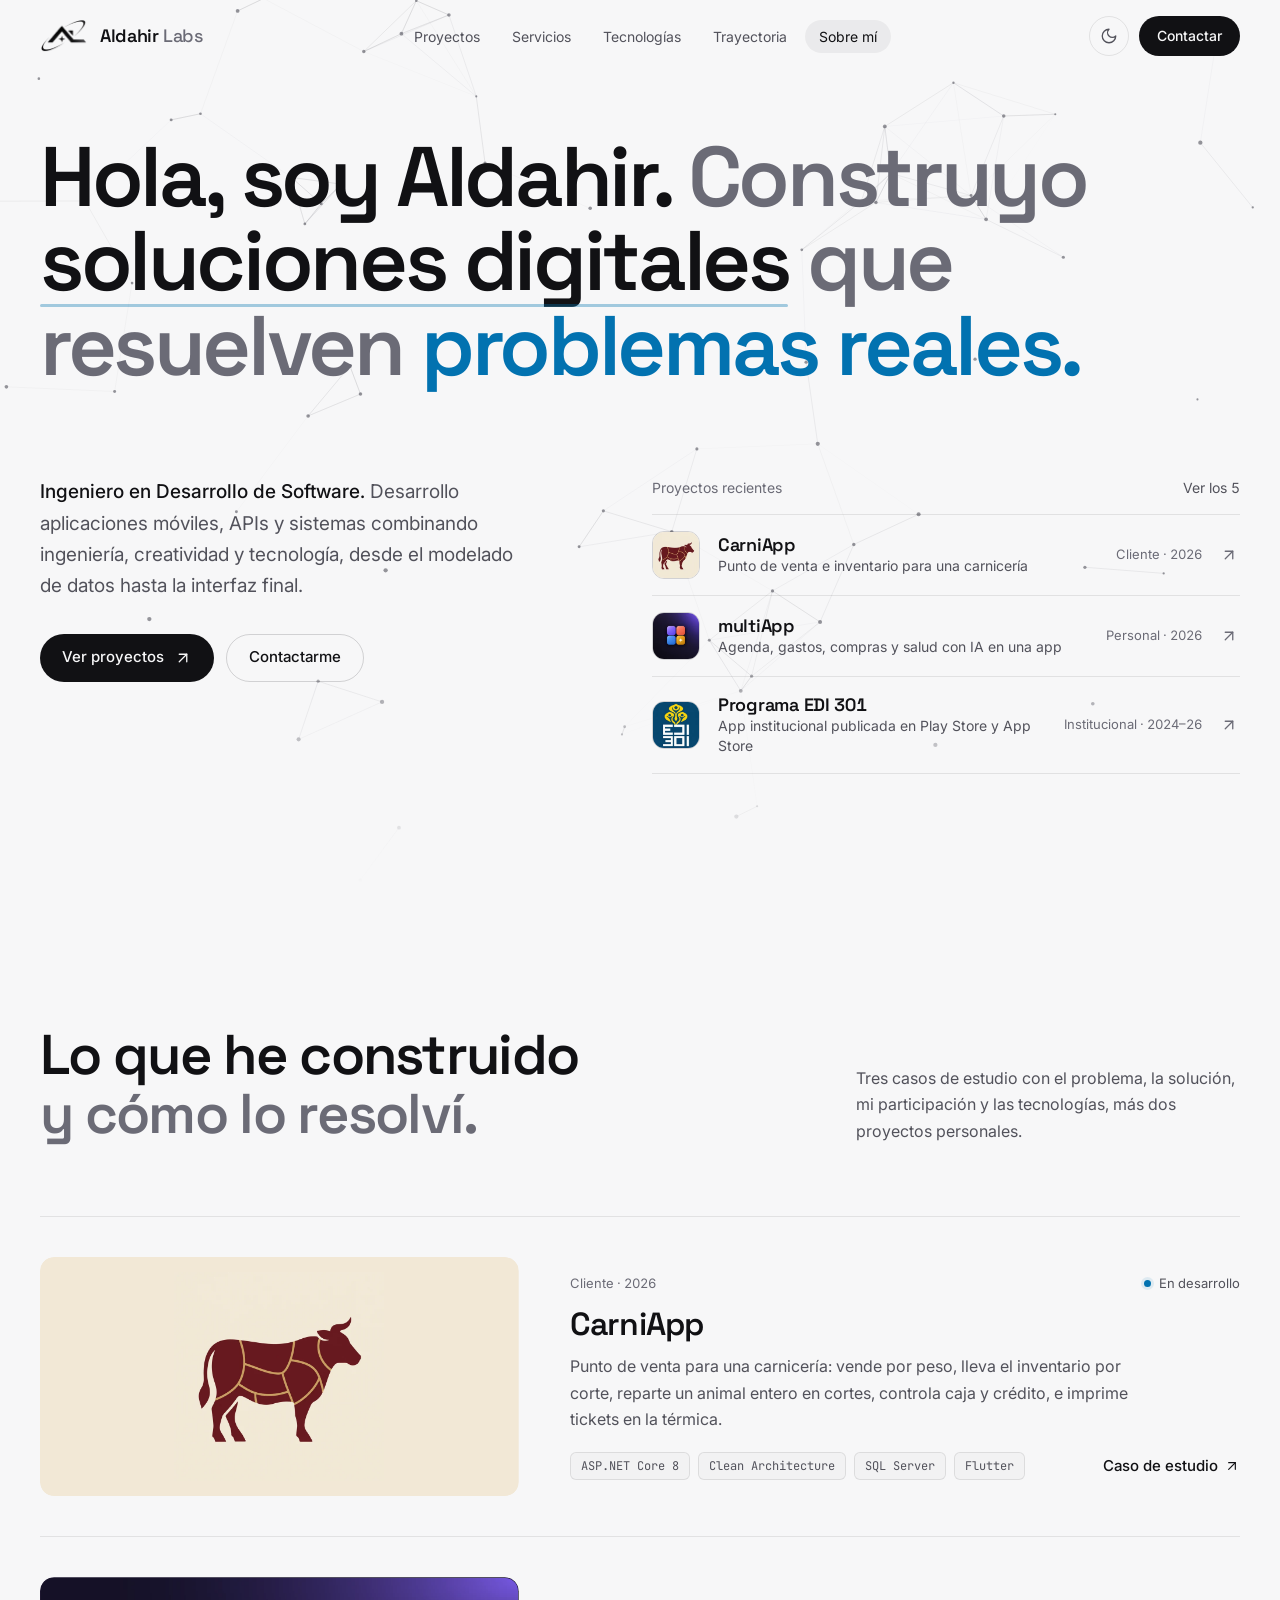
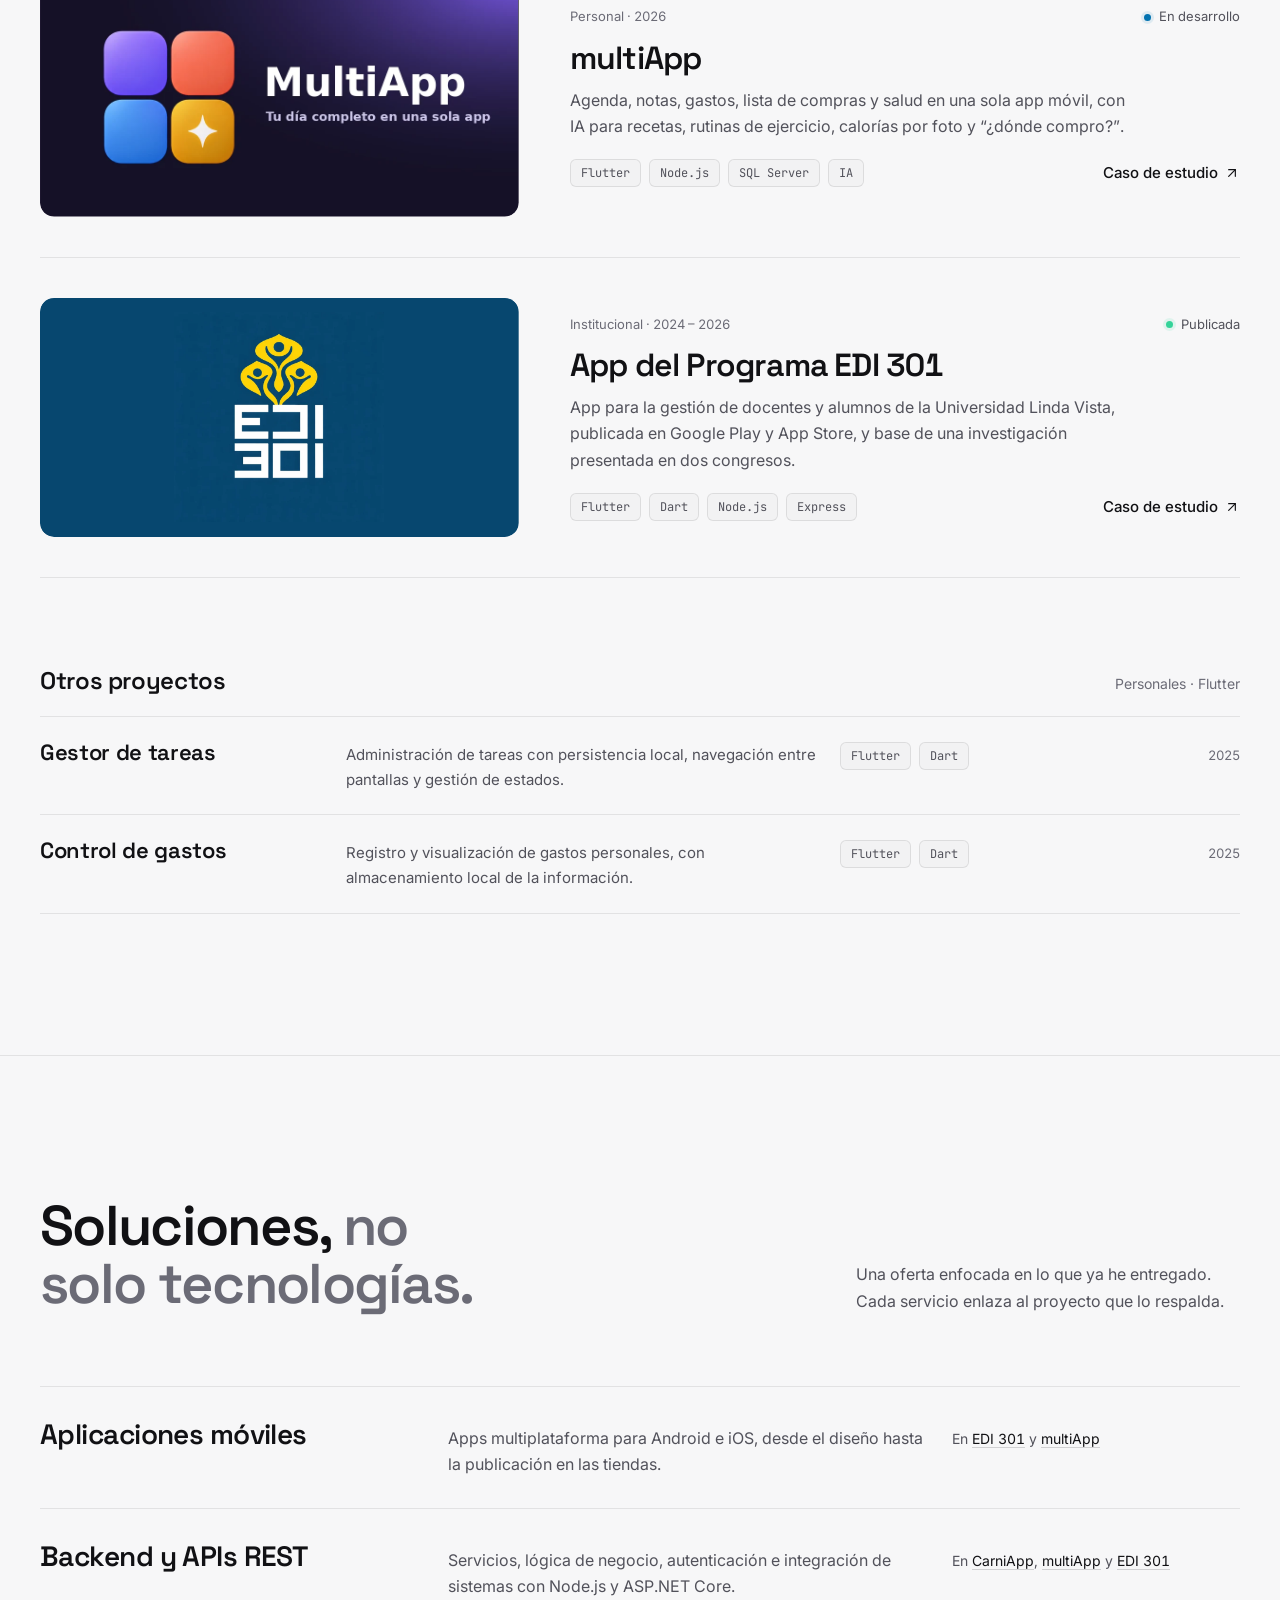
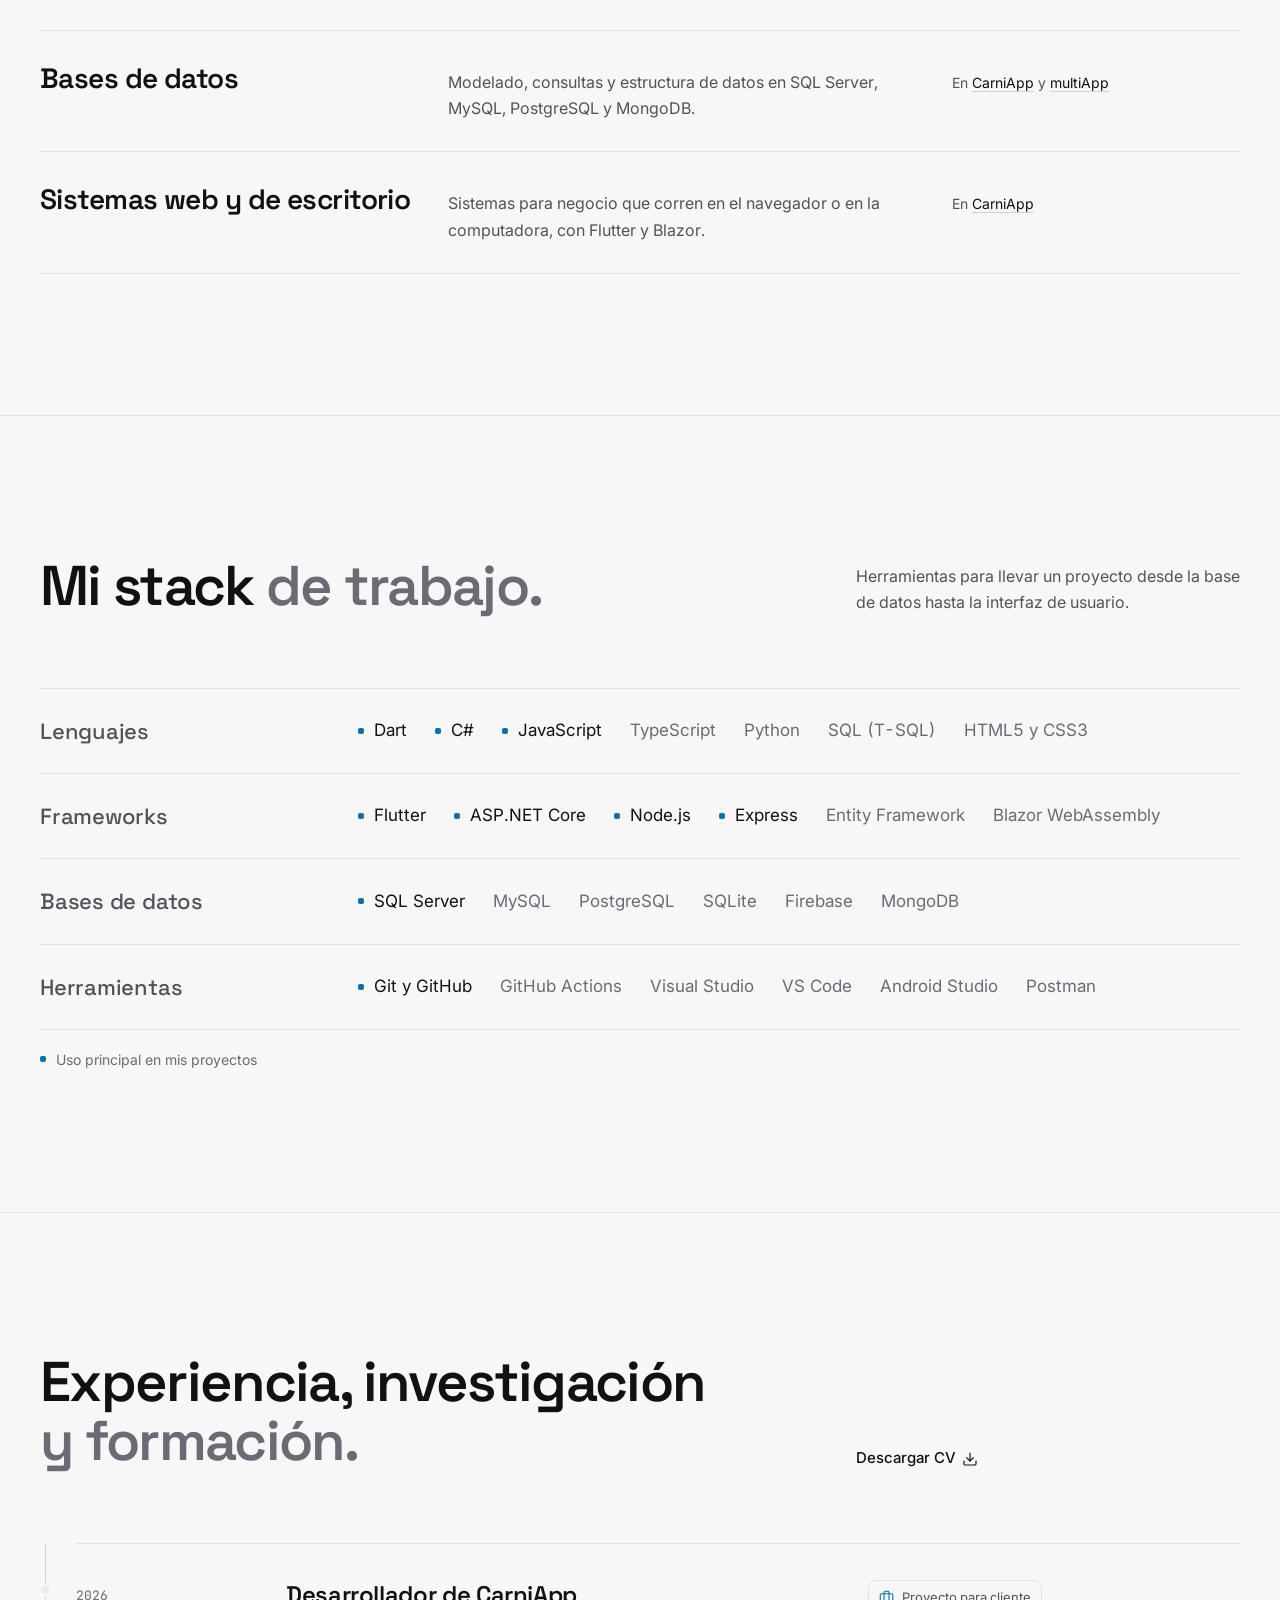
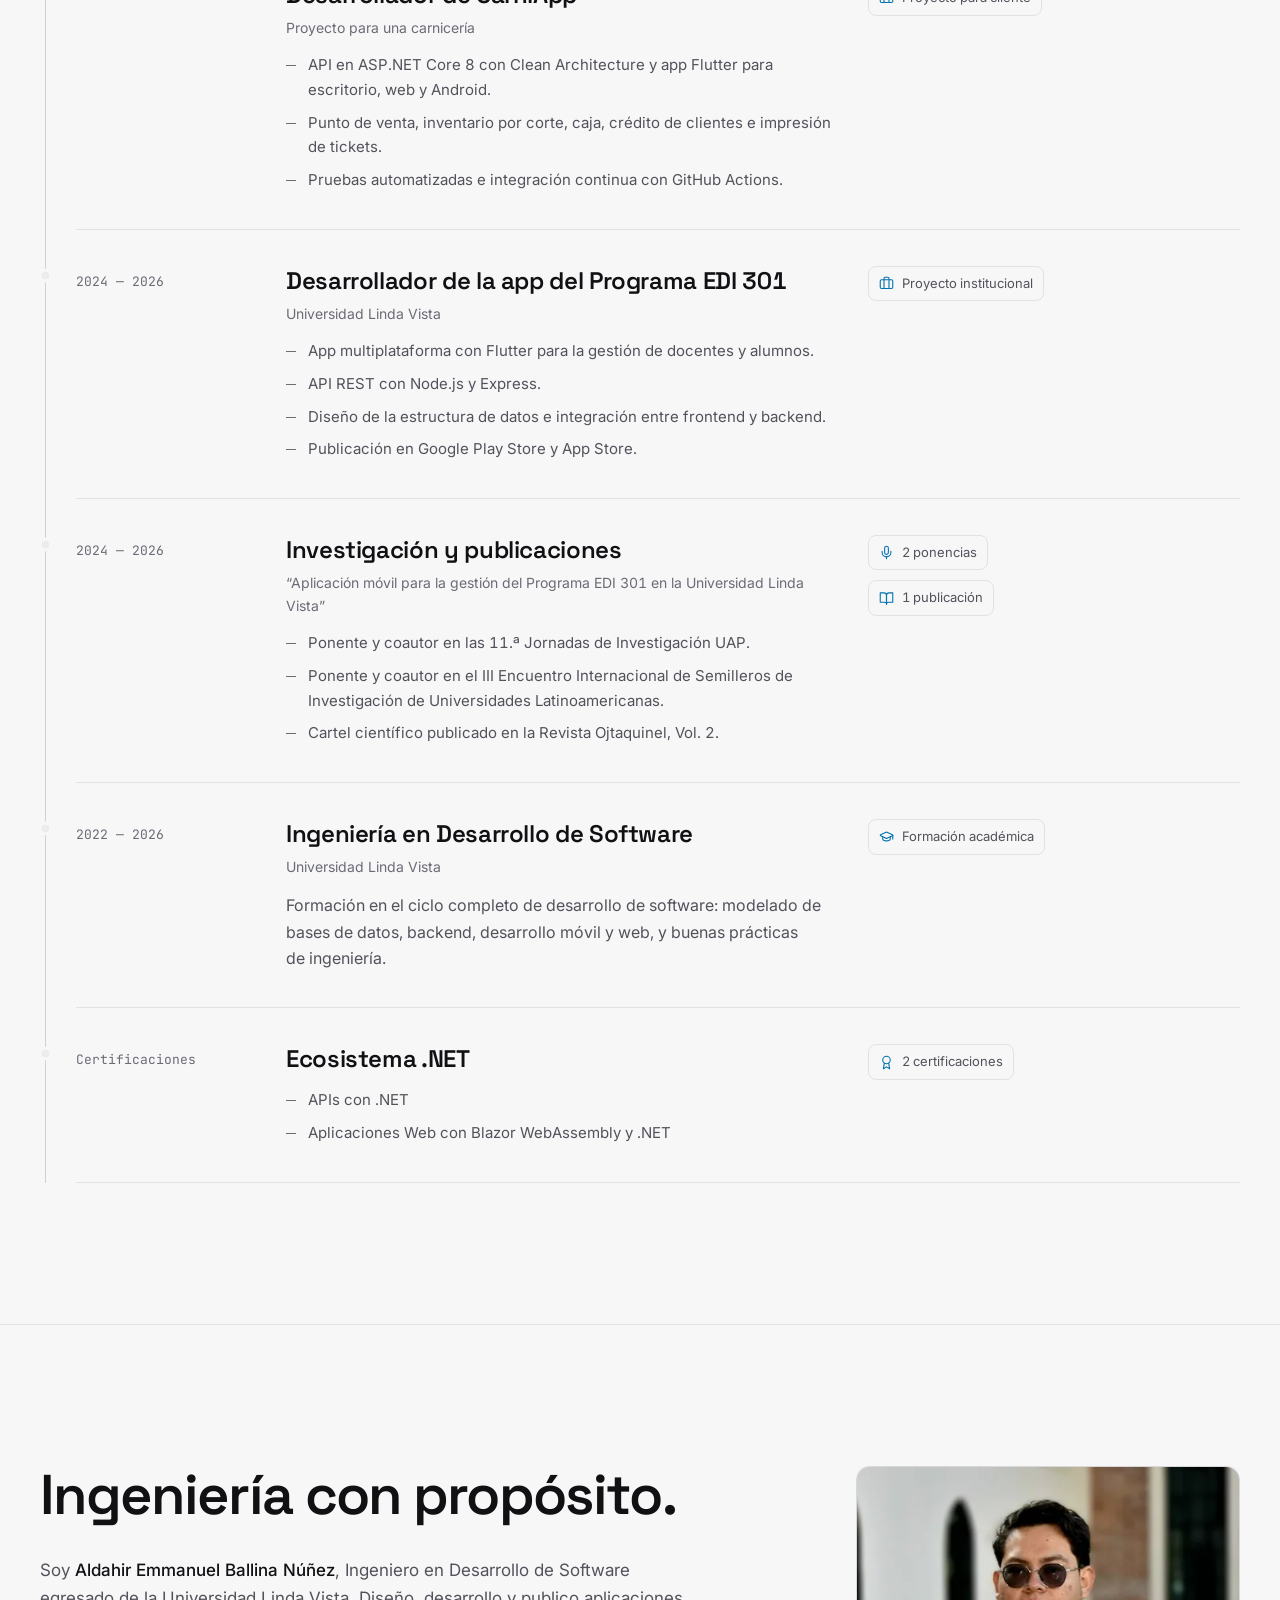
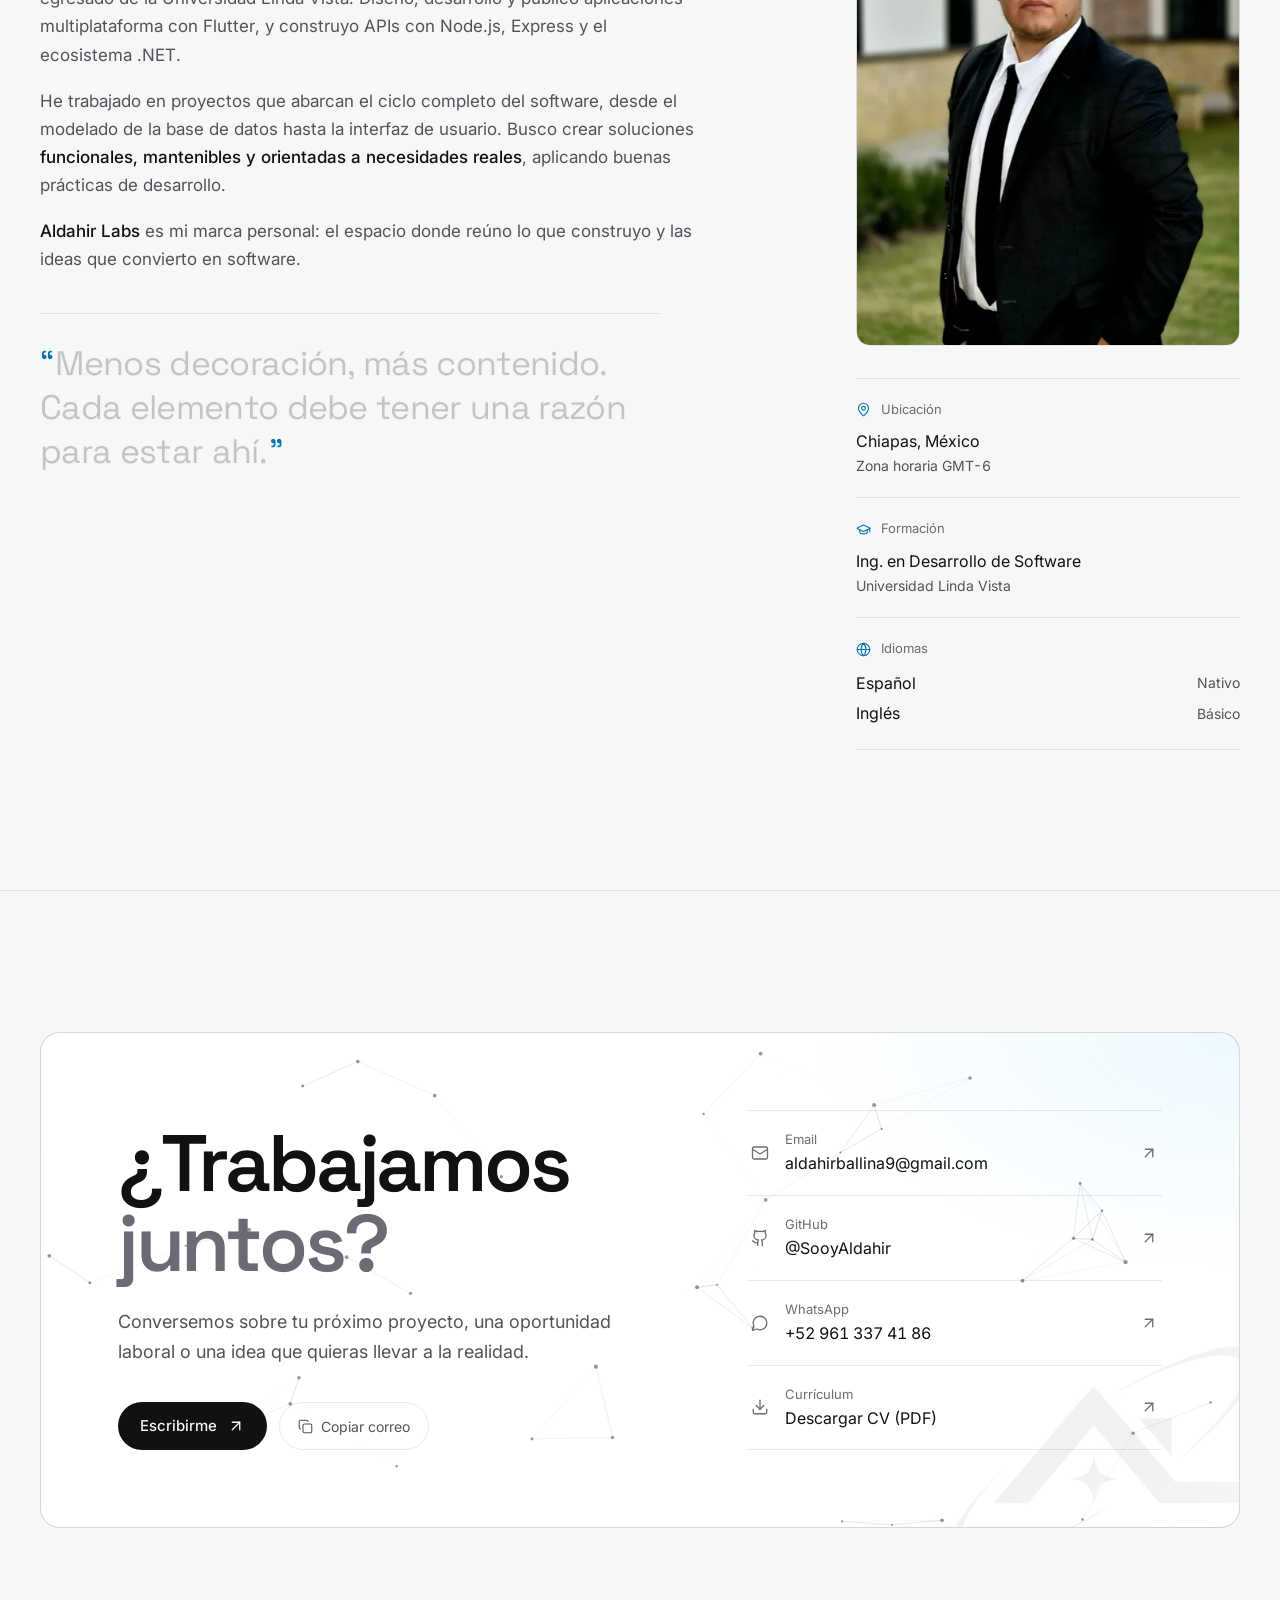
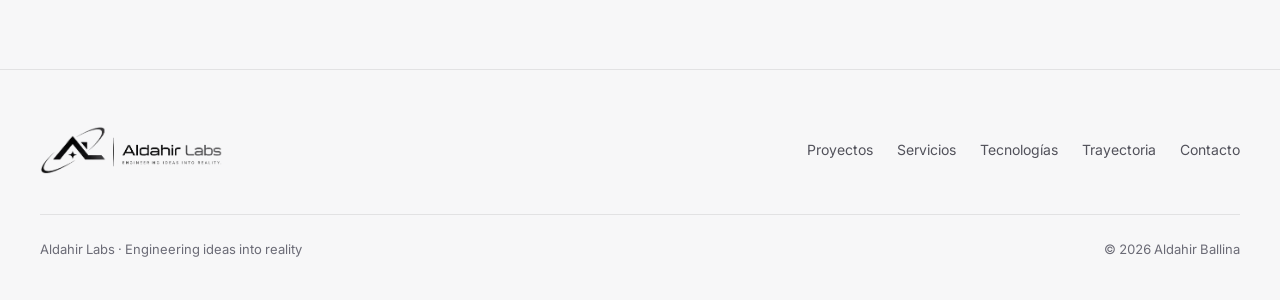
==== commit 4eeae900: "Capturas reales, logo de EDI 301 y descarga de la APK" ====
--- a/index.html
+++ b/index.html
@@ -131,7 +131,7 @@
               <svg class="icon"><use href="assets/icons.svg#arrow-up-right"/></svg>
             </a>
             <a class="idx-row" href="proyectos/edi-301.html" style="--i:2">
-              <span class="idx-thumb idx-mono" aria-hidden="true">EDI</span>
+              <span class="idx-thumb"><img src="assets/img/projects/edi301-logo-160.webp" alt="" width="48" height="48"></span>
               <span><span class="idx-name">Programa EDI 301</span><span class="idx-desc">App institucional publicada en Play Store y App Store</span></span>
               <span class="idx-meta">Institucional · 2024–26</span>
               <svg class="icon"><use href="assets/icons.svg#arrow-up-right"/></svg>
@@ -190,14 +190,8 @@
 
           <!-- EDI 301 -->
           <article class="case-row" data-reveal="case">
-            <a class="case-visual visual-edi" href="proyectos/edi-301.html" aria-label="Caso de estudio de la app del Programa EDI 301">
-              <div class="arch" role="img" aria-label="Arquitectura: aplicación Flutter conectada a una API REST en Node.js y Express, que se comunica con la base de datos">
-                <div class="arch-node"><svg class="icon"><use href="assets/icons.svg#smartphone"/></svg><b>App móvil</b><small>Flutter</small></div>
-                <span class="arch-link"></span>
-                <div class="arch-node"><svg class="icon"><use href="assets/icons.svg#server"/></svg><b>API REST</b><small>Node · Express</small></div>
-                <span class="arch-link"></span>
-                <div class="arch-node"><svg class="icon"><use href="assets/icons.svg#database"/></svg><b>Datos</b><small>Base de datos</small></div>
-              </div>
+            <a class="case-visual visual-edi-logo" href="proyectos/edi-301.html" aria-label="Caso de estudio de la app del Programa EDI 301">
+              <img src="assets/img/projects/edi301-logo-720.webp" alt="Logo del Programa EDI 301" width="720" height="720" loading="lazy">
             </a>
             <div class="case-body">
               <div class="case-top">
--- a/assets/css/styles.css
+++ b/assets/css/styles.css
@@ -613,6 +613,14 @@
 .visual-carni { background: #f2e8d6; border-color: transparent; }
 .visual-carni > img { width: 44%; max-width: 360px; }
 
+/* EDI 301: su logo sobre el azul institucional */
+.visual-edi-logo { background: #07476f; border-color: transparent; }
+.visual-edi-logo > img { width: 44%; max-width: 360px; }
+
+/* Portada con captura real del producto */
+.visual-shot { background: var(--elevated); }
+.visual-shot > img { width: 100%; height: 100%; object-fit: cover; object-position: top left; }
+
 /* multiApp: el gráfico destacado de la tienda */
 .visual-multi { background: #1f1832; }
 .visual-multi > img { width: 100%; height: 100%; object-fit: cover; }
@@ -936,6 +944,8 @@
   margin-bottom: 24px;
 }
 .cs-lead { font-size: clamp(17px, 1.6vw, 20px); color: var(--silver); max-width: 40em; }
+.cs-actions { display: flex; flex-wrap: wrap; align-items: center; gap: 12px 20px; margin-top: 32px; }
+.cs-actions-note { font-size: 14px; color: var(--muted); max-width: 34em; }
 .cs-meta {
   display: grid;
   grid-template-columns: repeat(4, 1fr);
@@ -949,8 +959,11 @@
 
 .case-figure { border: 1px solid var(--line); border-radius: var(--radius); overflow: hidden; }
 .case-figure .case-visual { border: 0; border-radius: 0; aspect-ratio: 21 / 9; }
-.case-figure .visual-carni { aspect-ratio: 21 / 8; }
-.case-figure .visual-carni > img { width: min(40%, 340px); }
+.case-figure .visual-carni,
+.case-figure .visual-edi-logo { aspect-ratio: 21 / 8; }
+.case-figure .visual-carni > img,
+.case-figure .visual-edi-logo > img { width: min(40%, 340px); }
+.case-figure .visual-shot { aspect-ratio: 1600 / 1005; }
 .case-figure .visual-multi { aspect-ratio: 1024 / 500; }
 
 .cs-body { display: grid; grid-template-columns: 3fr 9fr; gap: 48px; }
@@ -1029,21 +1042,24 @@
 .feature-list b .icon { width: 16px; height: 16px; color: var(--accent); }
 .feature-list span { display: block; font-size: 15px; color: var(--silver); }
 
-.evidence-grid { display: grid; grid-template-columns: repeat(3, 1fr); gap: 16px; margin-top: 24px; }
-.evidence {
-  aspect-ratio: 9 / 16;
-  max-height: 380px;
-  border: 1px dashed var(--line-strong);
+.shots { display: grid; gap: 24px 20px; margin-top: 24px; }
+.shots-desktop { grid-template-columns: 1fr 1fr; }
+.shots-desktop .shot:first-child { grid-column: 1 / -1; }
+.shots-phone { grid-template-columns: repeat(4, 1fr); }
+.shots-phone.shots-3 { grid-template-columns: repeat(3, 1fr); max-width: 760px; }
+.shot a {
+  display: block;
+  overflow: hidden;
+  border: 1px solid var(--line-strong);
   border-radius: var(--radius);
-  display: grid;
-  place-items: center;
-  text-align: center;
-  padding: 20px;
-  font-size: 13px;
-  color: var(--muted);
-  background: var(--chip-bg);
-}
-.evidence.wide { aspect-ratio: 16 / 10; }
+  background: var(--elevated);
+  transition: border-color var(--t) var(--ease);
+}
+.shots-phone .shot a { border-radius: 22px; }
+.shot a:hover { border-color: var(--accent-line); }
+.shot img { width: 100%; height: auto; transition: scale 700ms var(--ease-expo); }
+.shot a:hover img { scale: 1.02; }
+.shot figcaption { margin-top: 10px; font-size: 14px; line-height: 1.45; color: var(--muted); }
 
 .pub-list { display: grid; gap: 0; margin-top: 24px; }
 .pub { display: flex; gap: 16px; padding: 18px 0; border-top: 1px solid var(--line); }
@@ -1268,6 +1284,7 @@
 @media (prefers-reduced-motion: no-preference) {
   .cs-title { animation: title-in 1100ms var(--ease-expo) both; }
   .cs-lead { animation: fade-up 900ms var(--ease-expo) 200ms both; }
+  .cs-actions { animation: fade-up 900ms var(--ease-expo) 260ms both; }
   .cs-meta { animation: fade-up 900ms var(--ease-expo) 320ms both; }
 }
 
@@ -1353,7 +1370,8 @@
   .contact-card { border-radius: 16px; }
   .footer-top { flex-direction: column; align-items: flex-start; }
 
-  .evidence-grid { grid-template-columns: 1fr 1fr; }
+  .shots-desktop { grid-template-columns: 1fr; }
+  .shots-phone, .shots-phone.shots-3 { grid-template-columns: repeat(2, 1fr); }
   .next-case { padding: 22px; }
 }
 
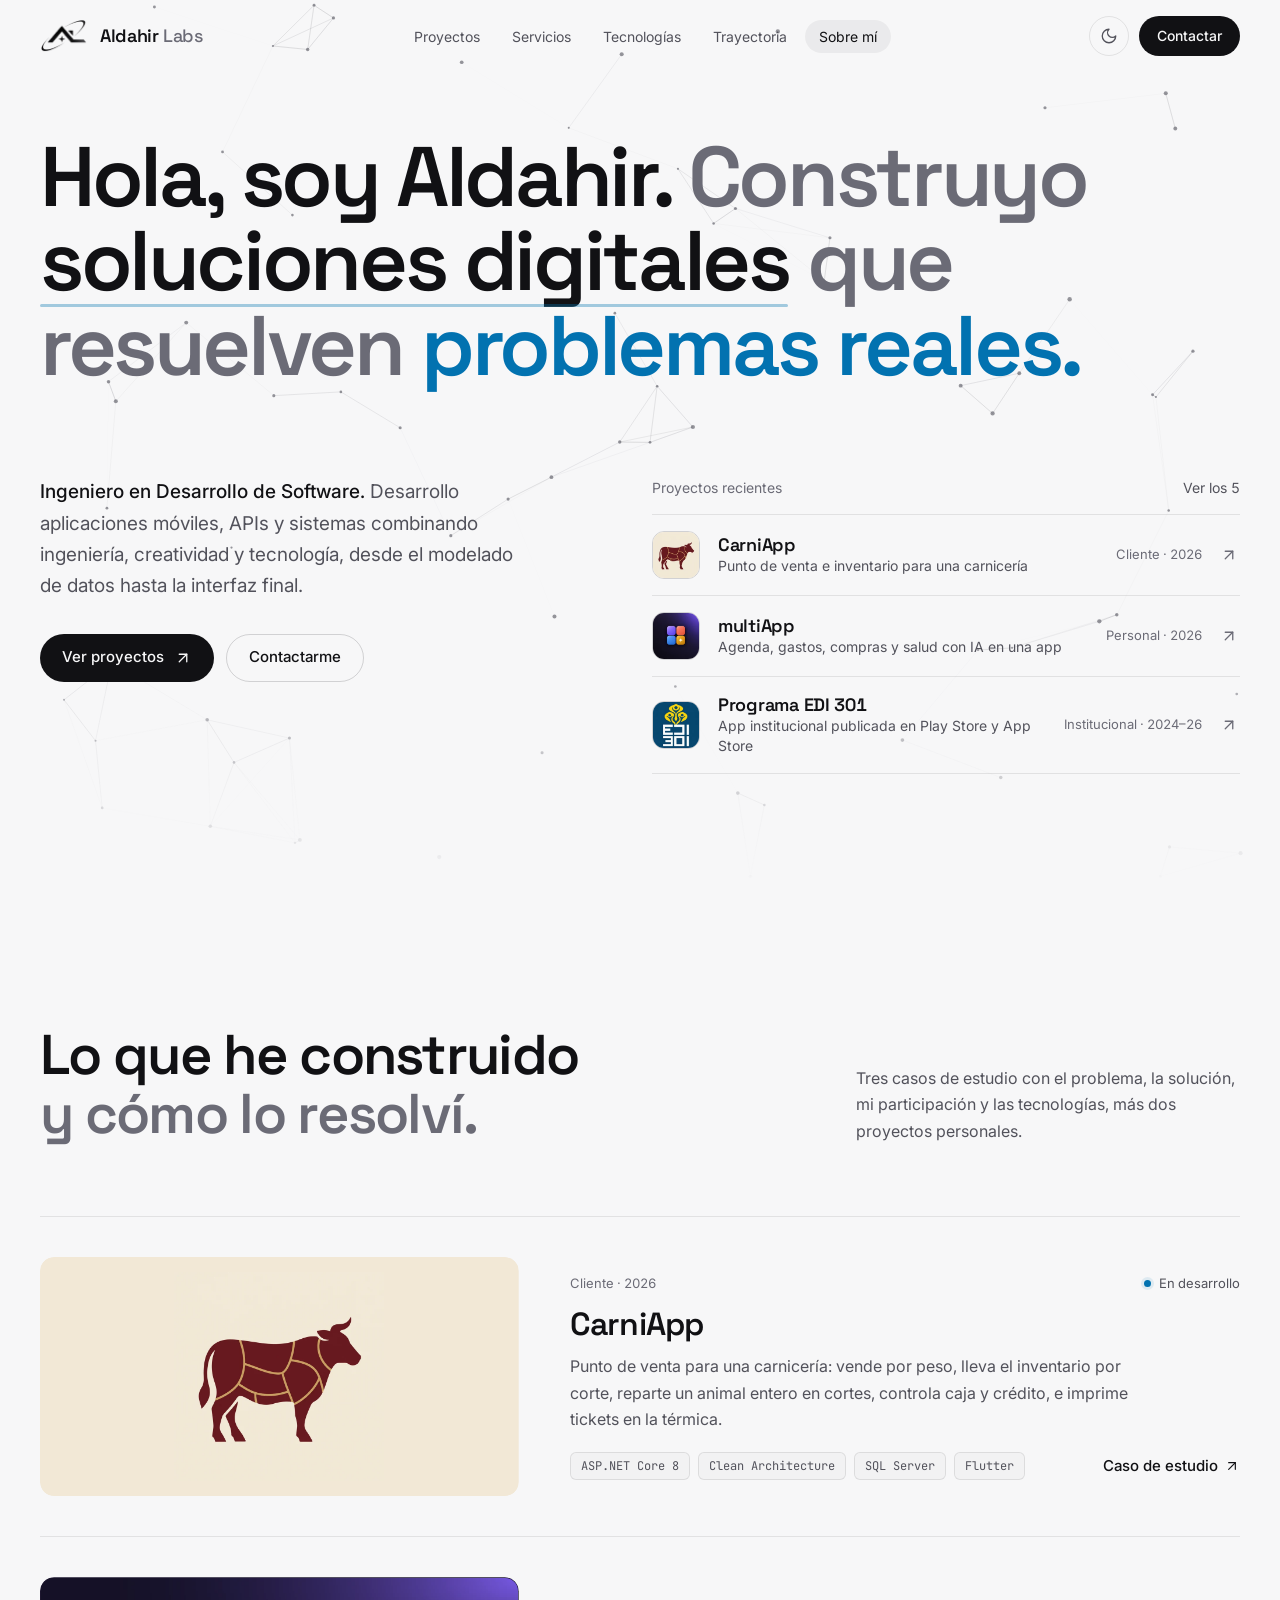
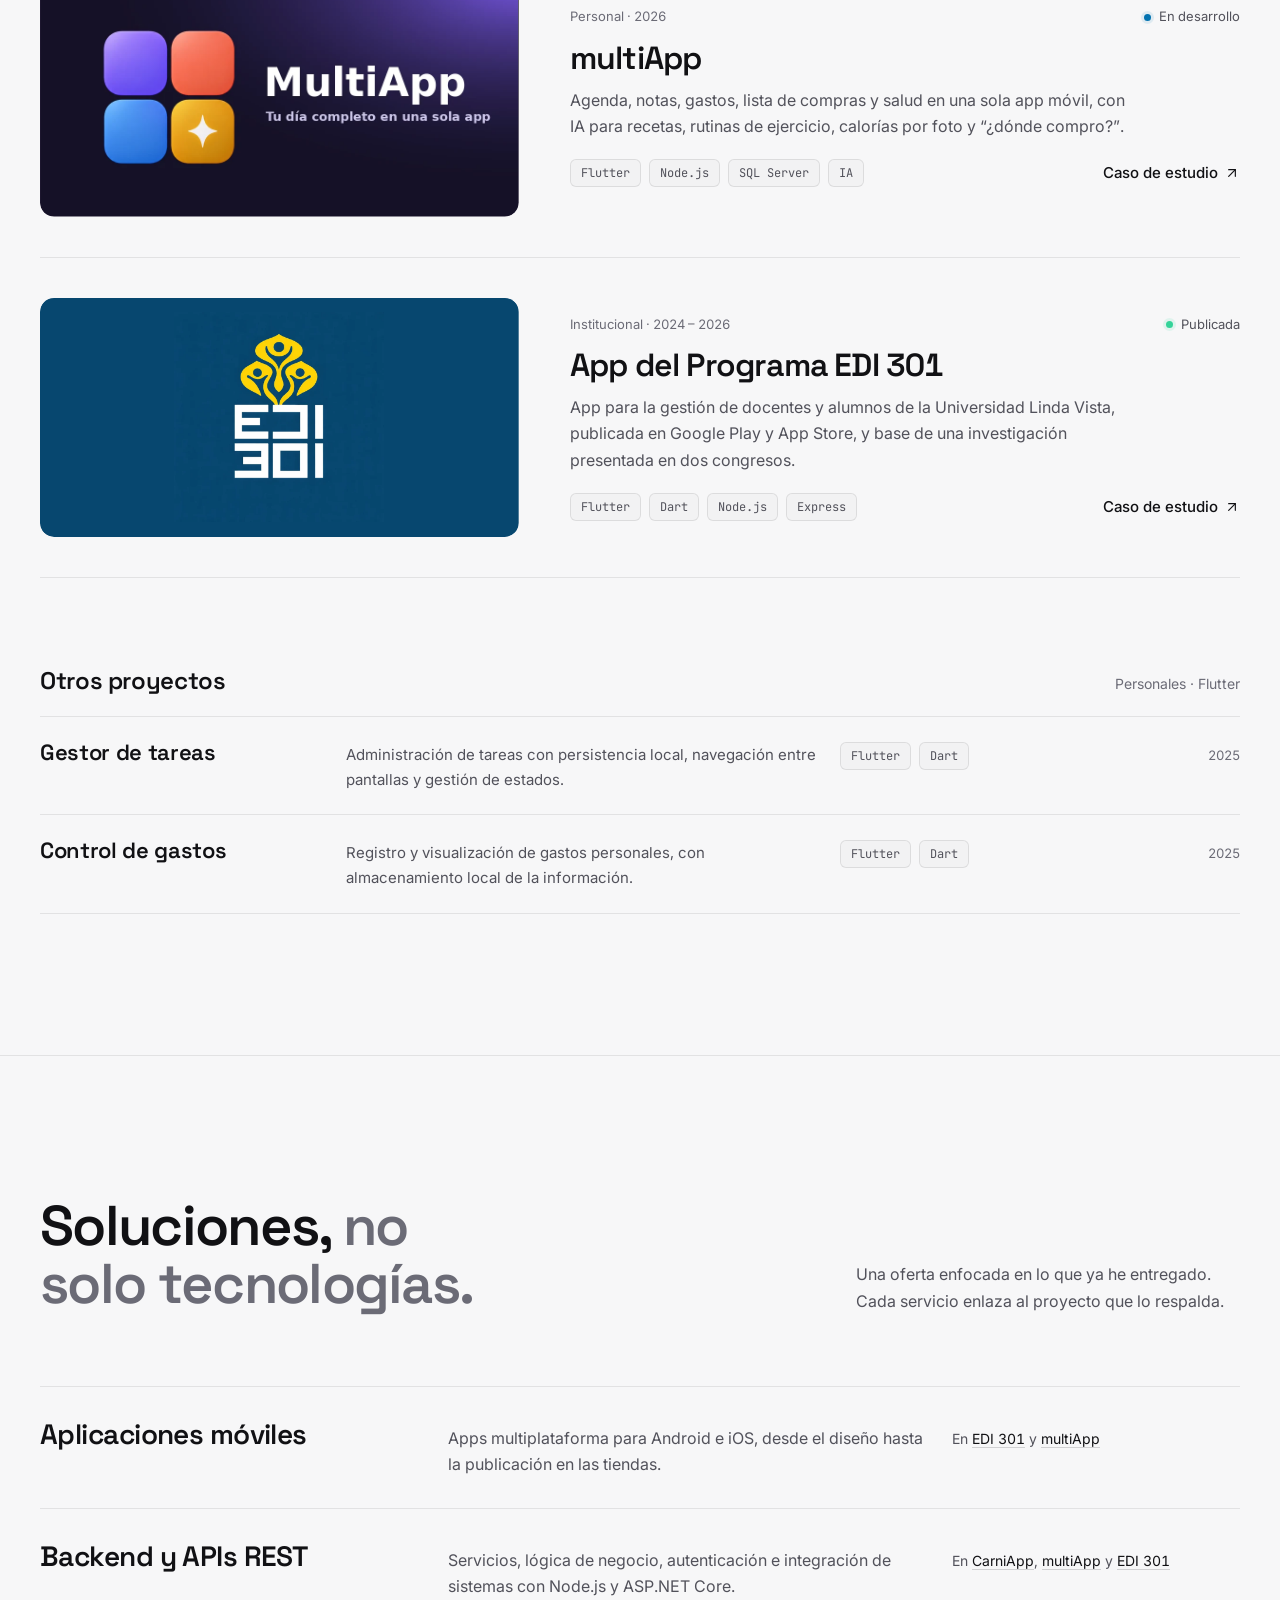
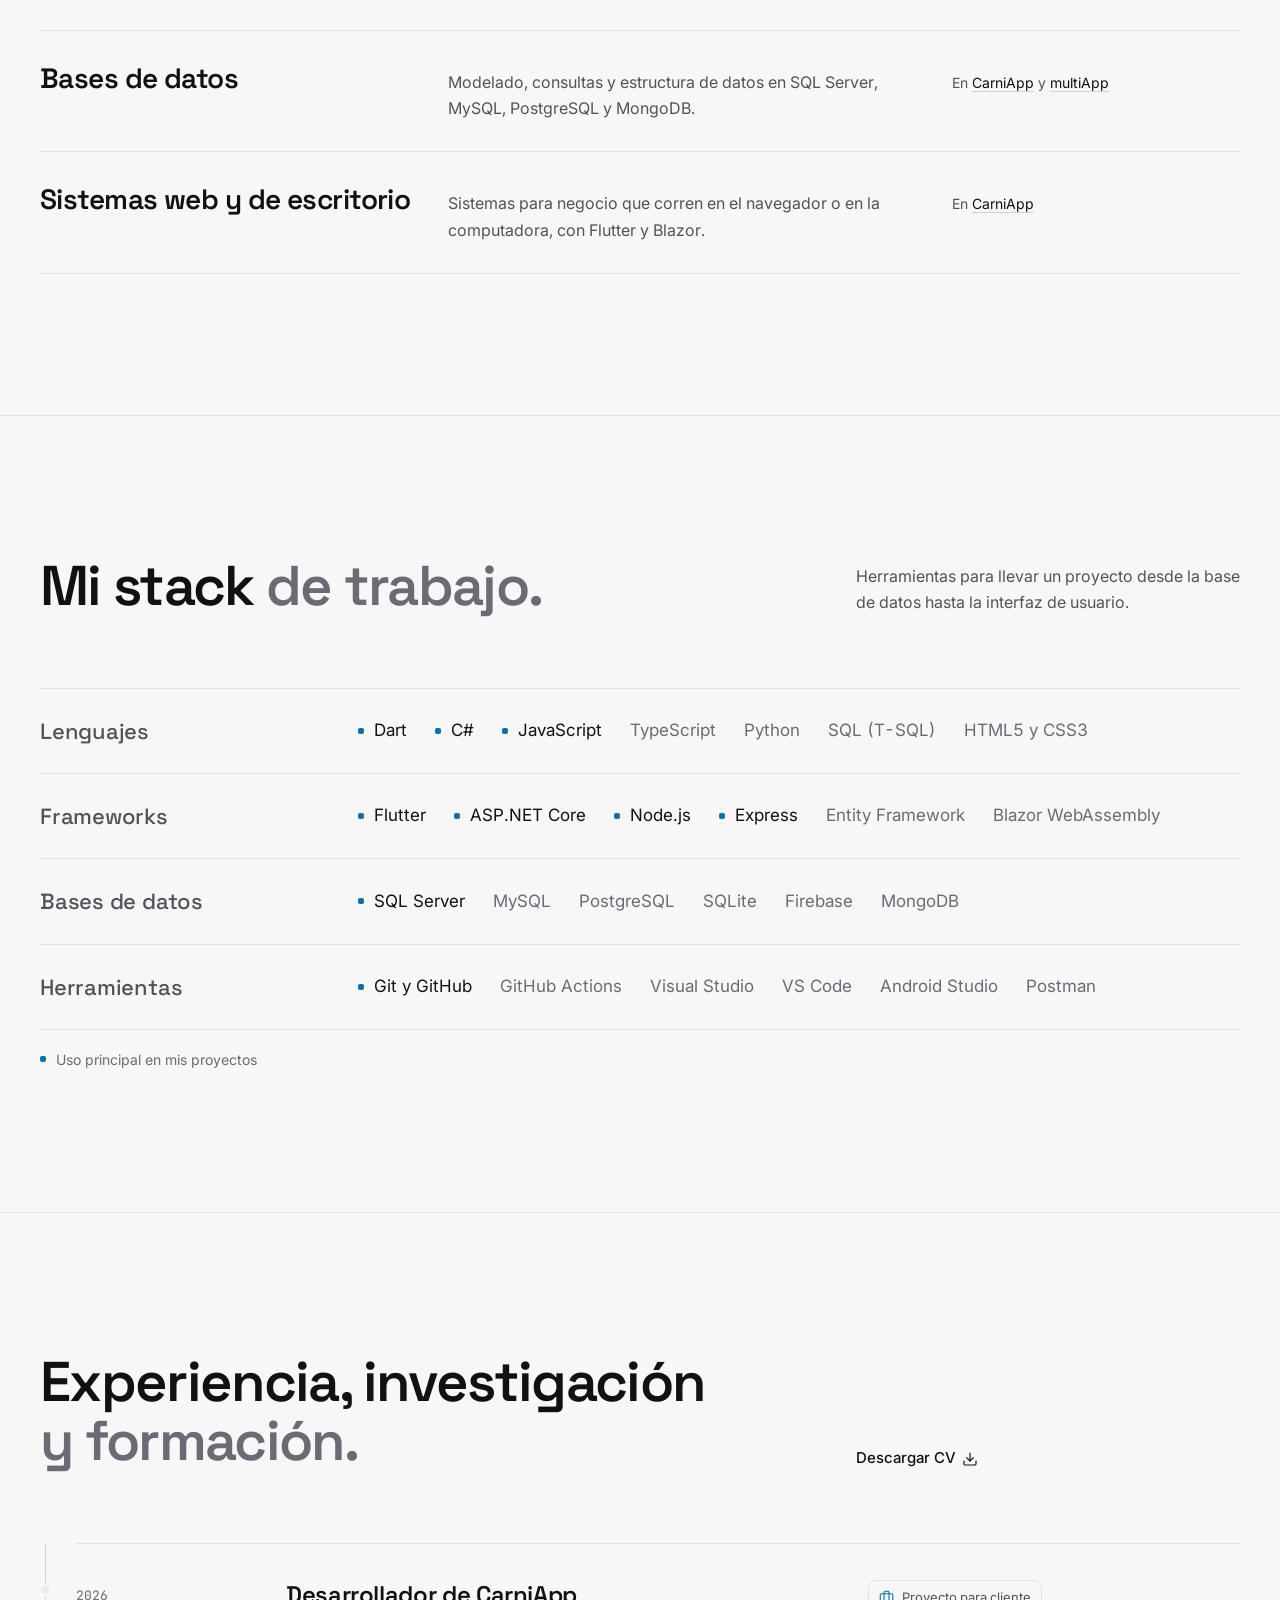
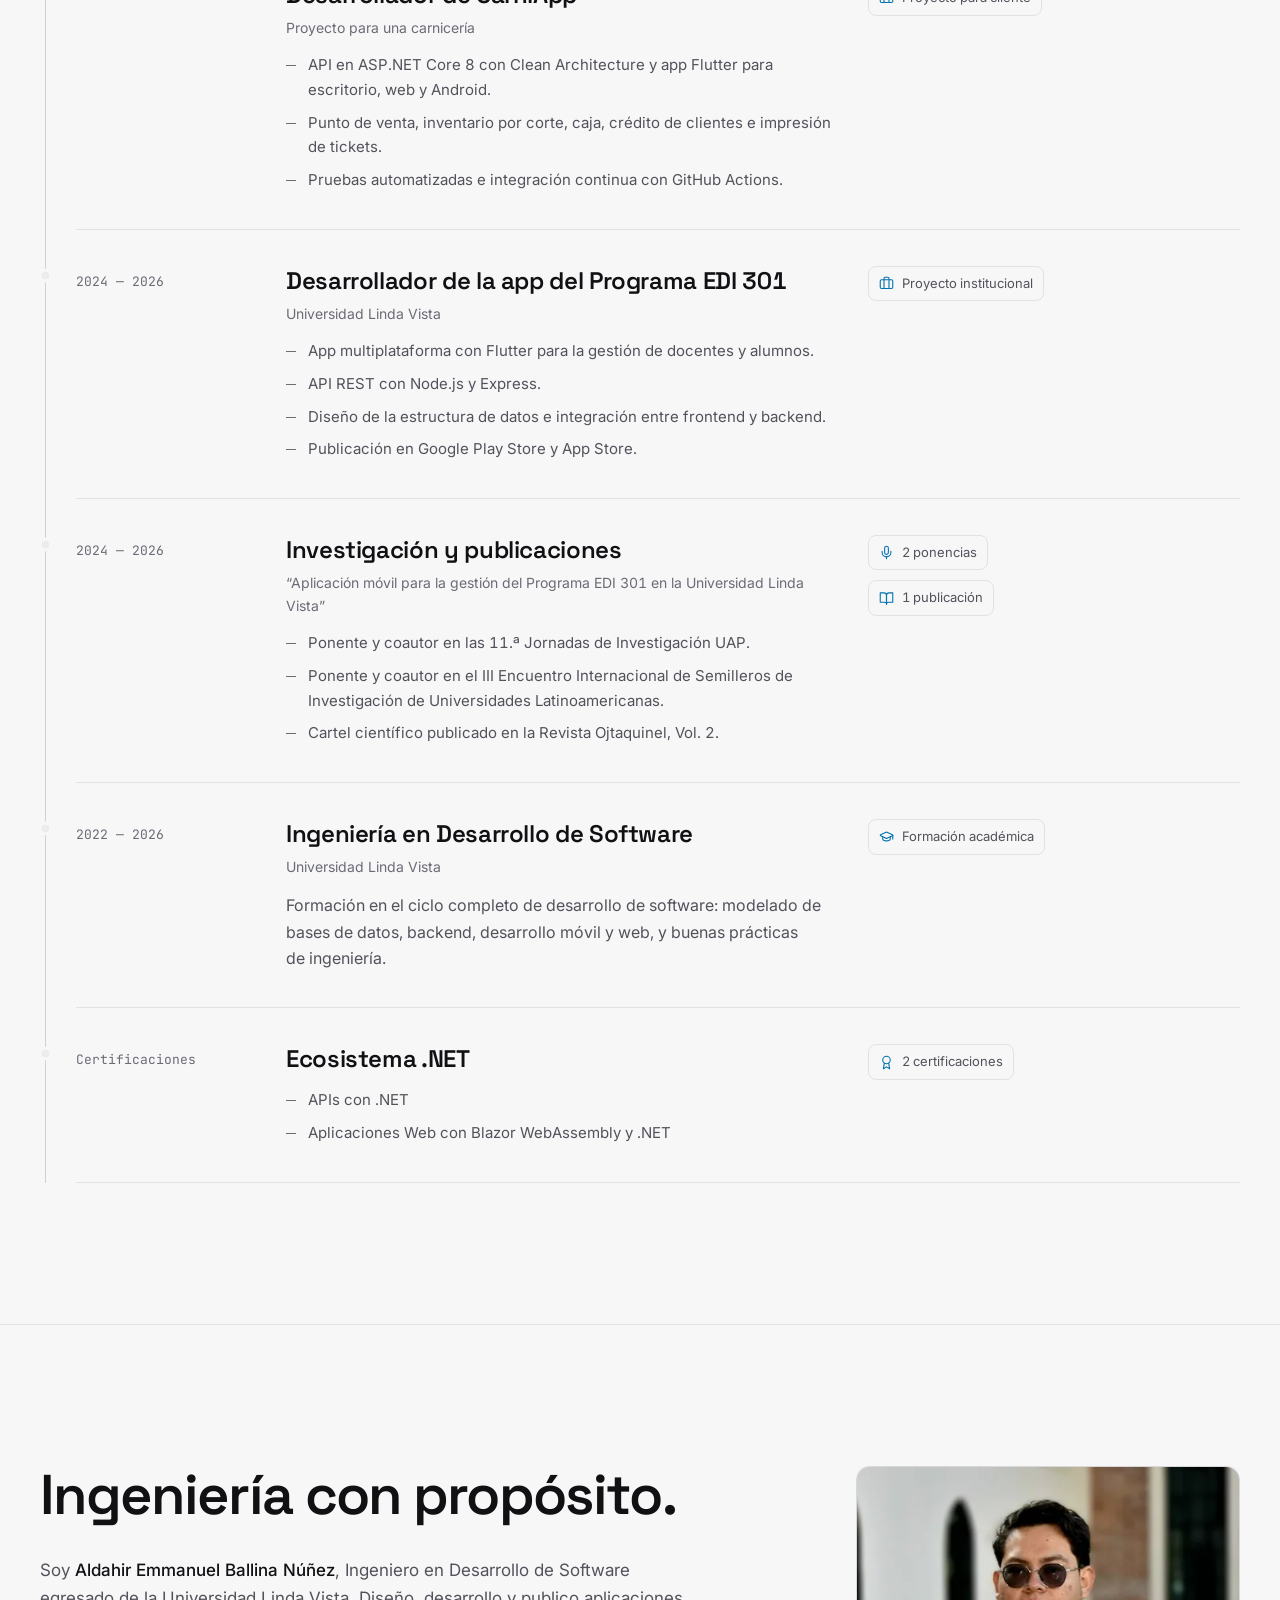
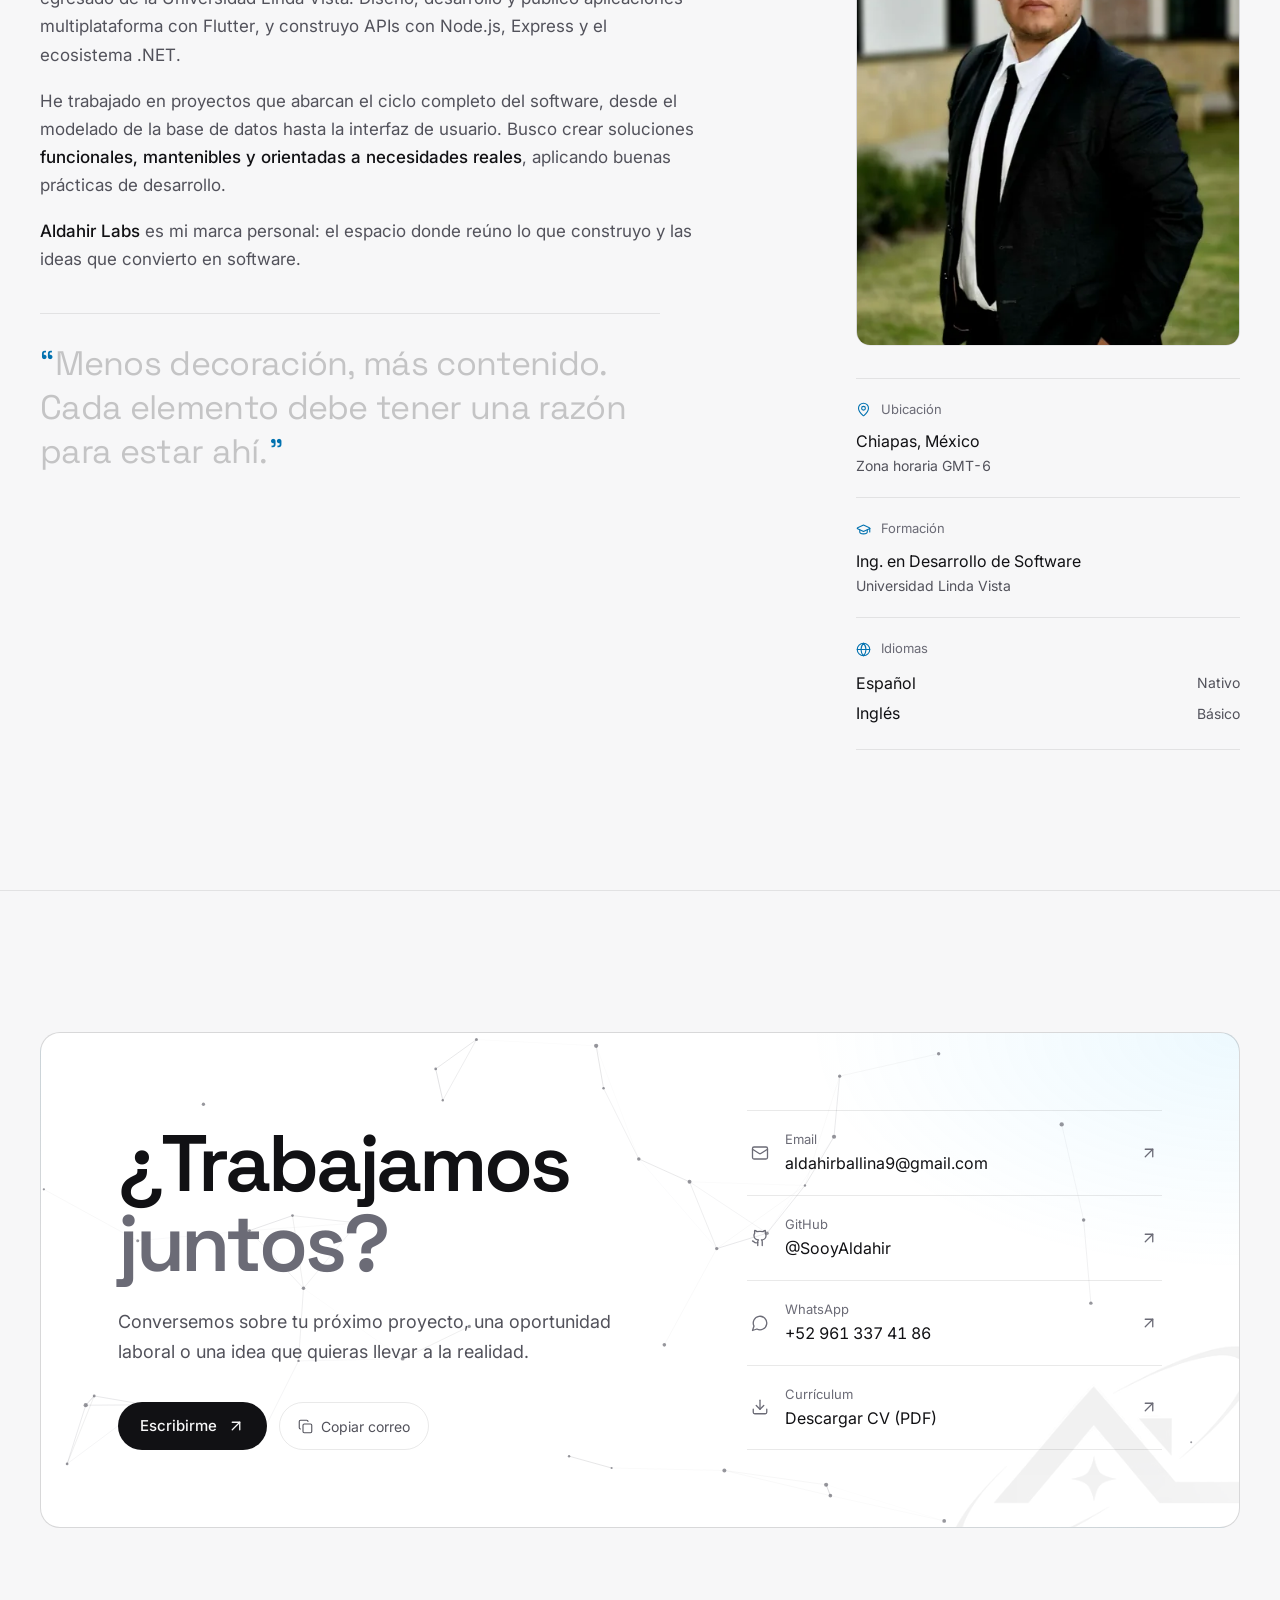
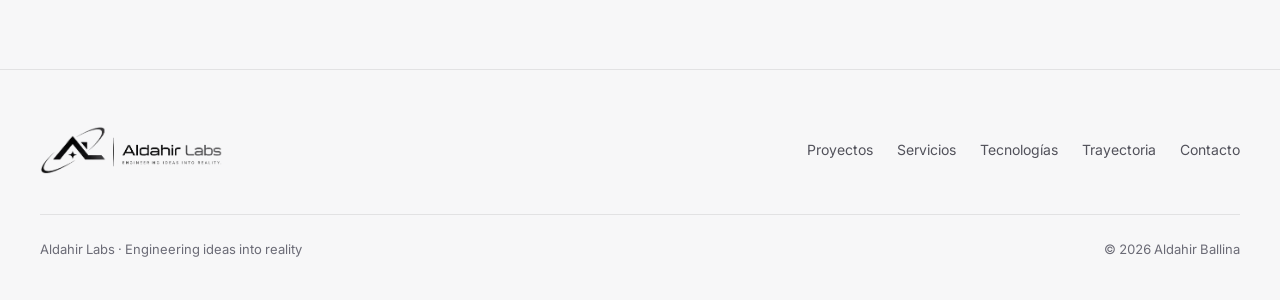
==== commit 6b82a776: "Imagen para redes sociales con URL completa" ====
--- a/index.html
+++ b/index.html
@@ -28,7 +28,7 @@
   <meta property="og:site_name" content="Aldahir Labs">
   <meta property="og:title" content="Aldahir Labs — Engineering ideas into reality">
   <meta property="og:description" content="Aplicaciones móviles, APIs y sistemas que resuelven problemas reales.">
-  <meta property="og:image" content="assets/img/og-image.png">
+  <meta property="og:image" content="https://aldahir-labs.onrender.com/assets/img/og-image.png">
   <meta name="twitter:card" content="summary_large_image">
 
   <link rel="icon" href="favicon.ico" sizes="any">
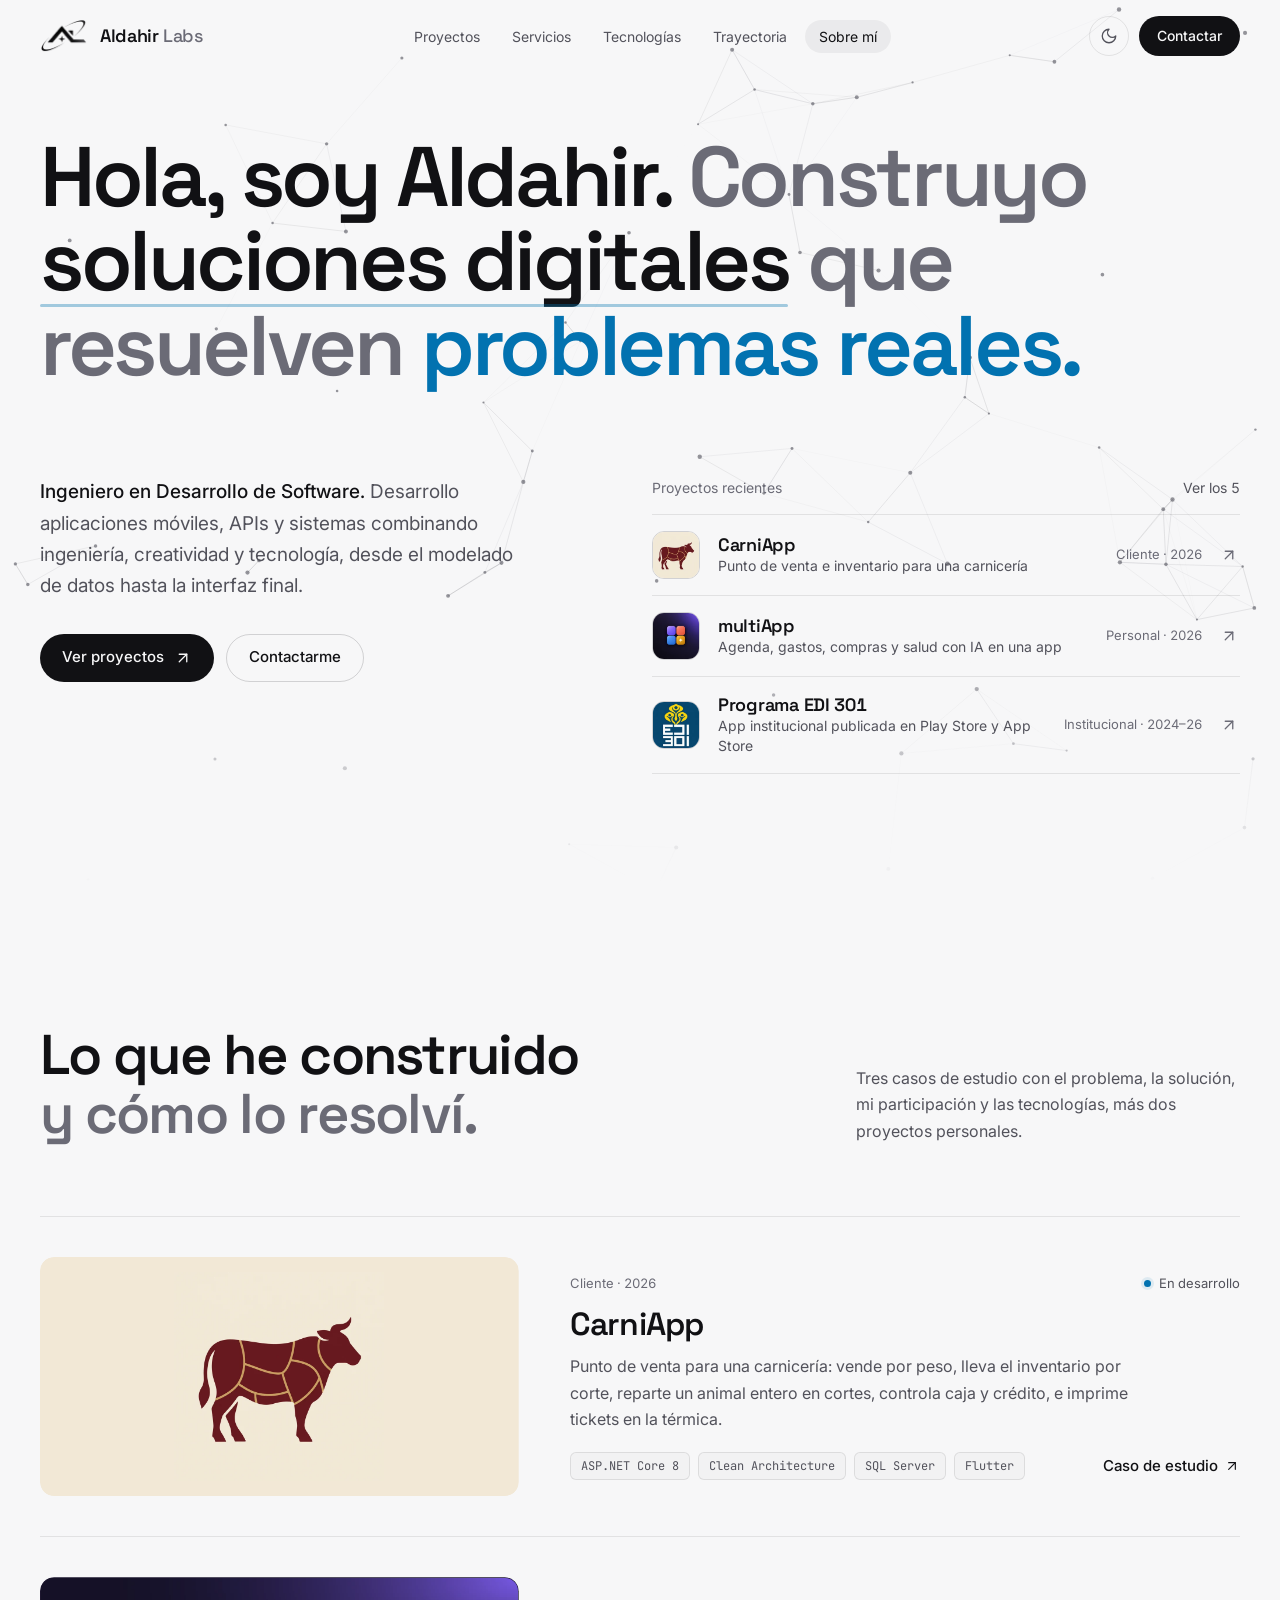
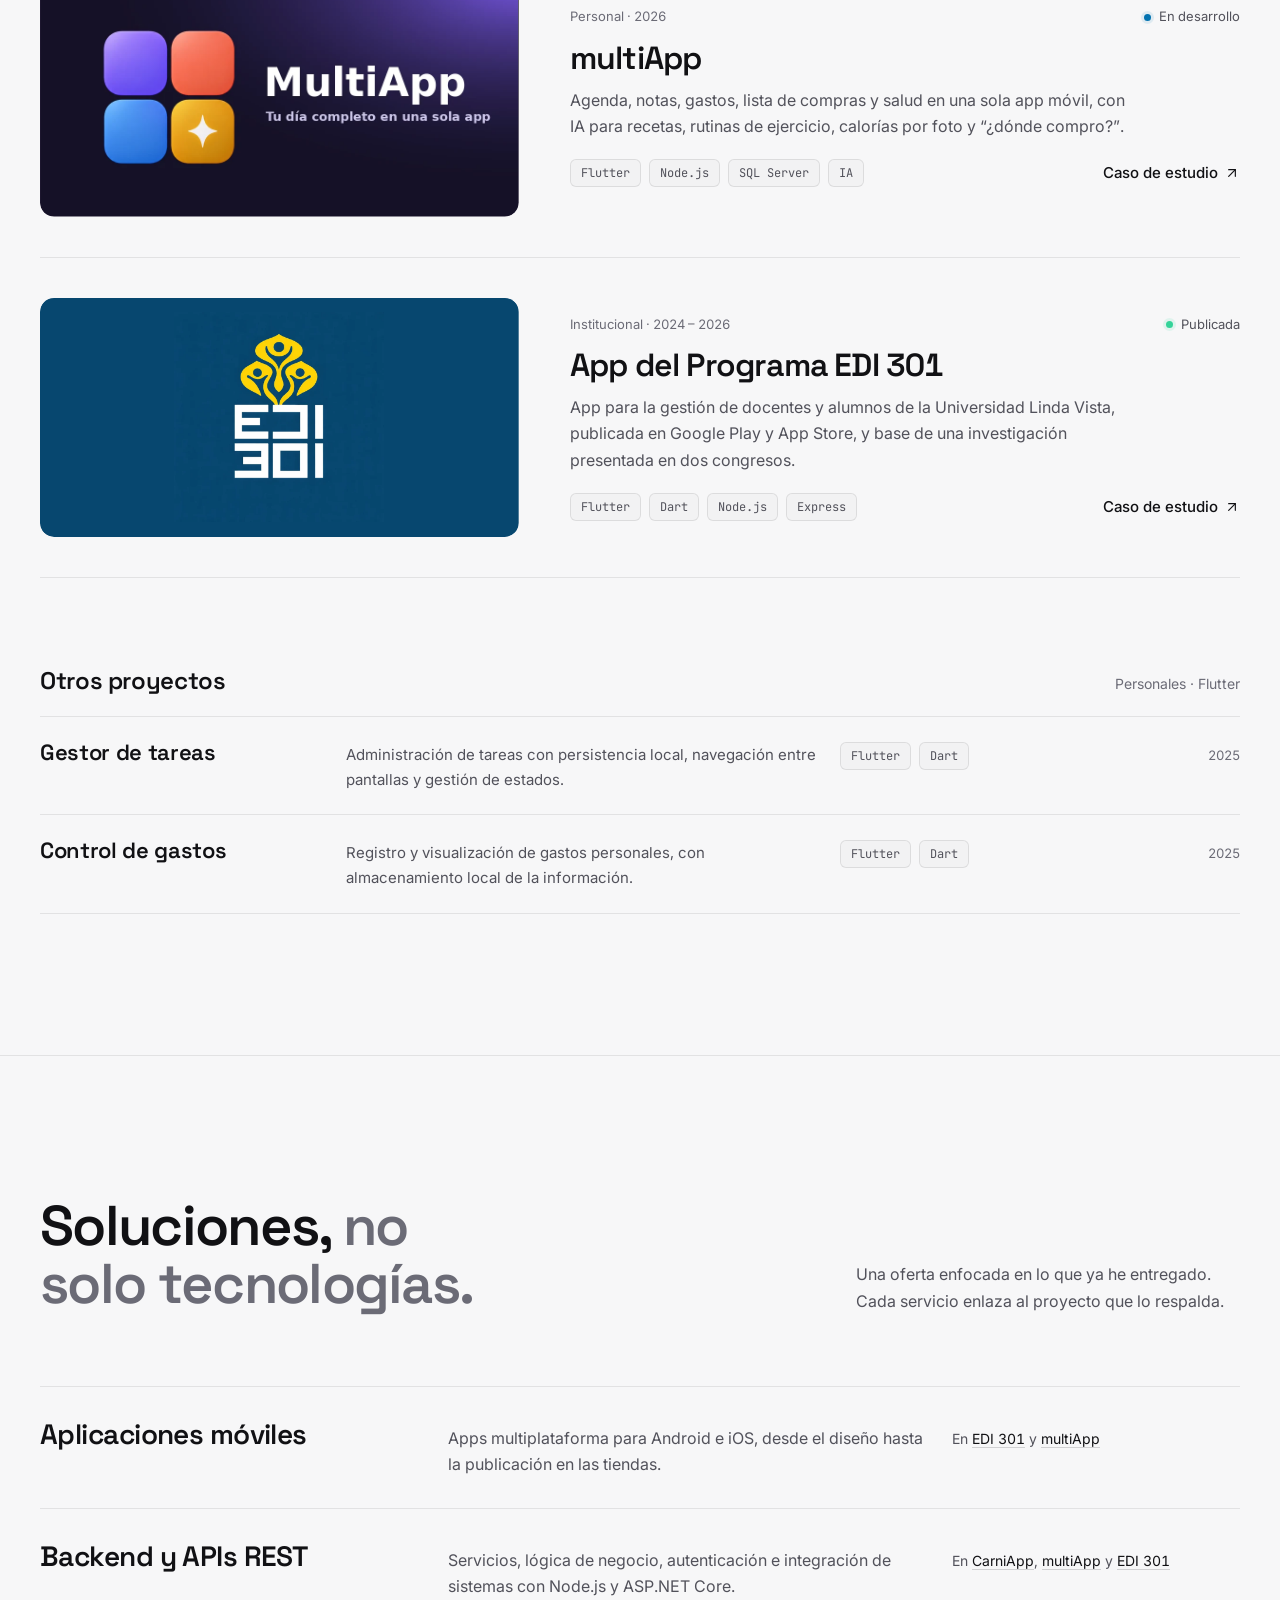
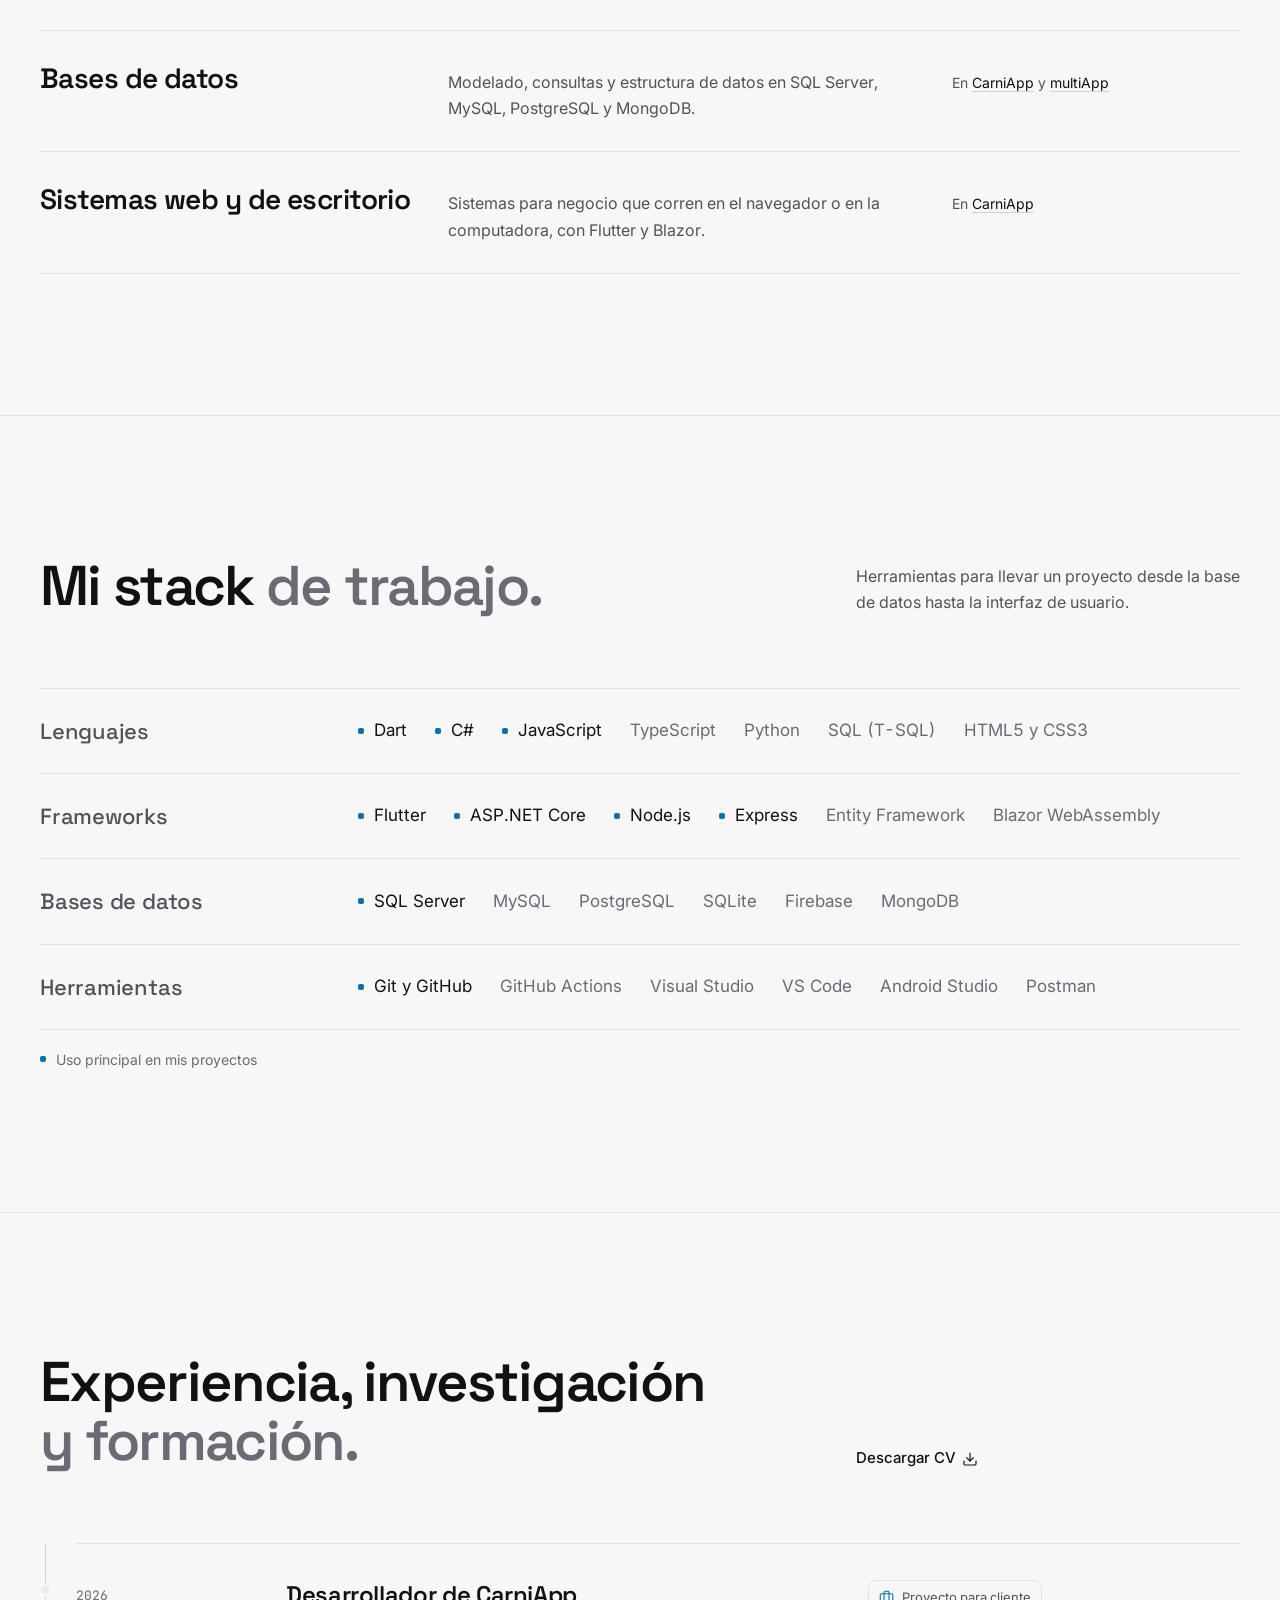
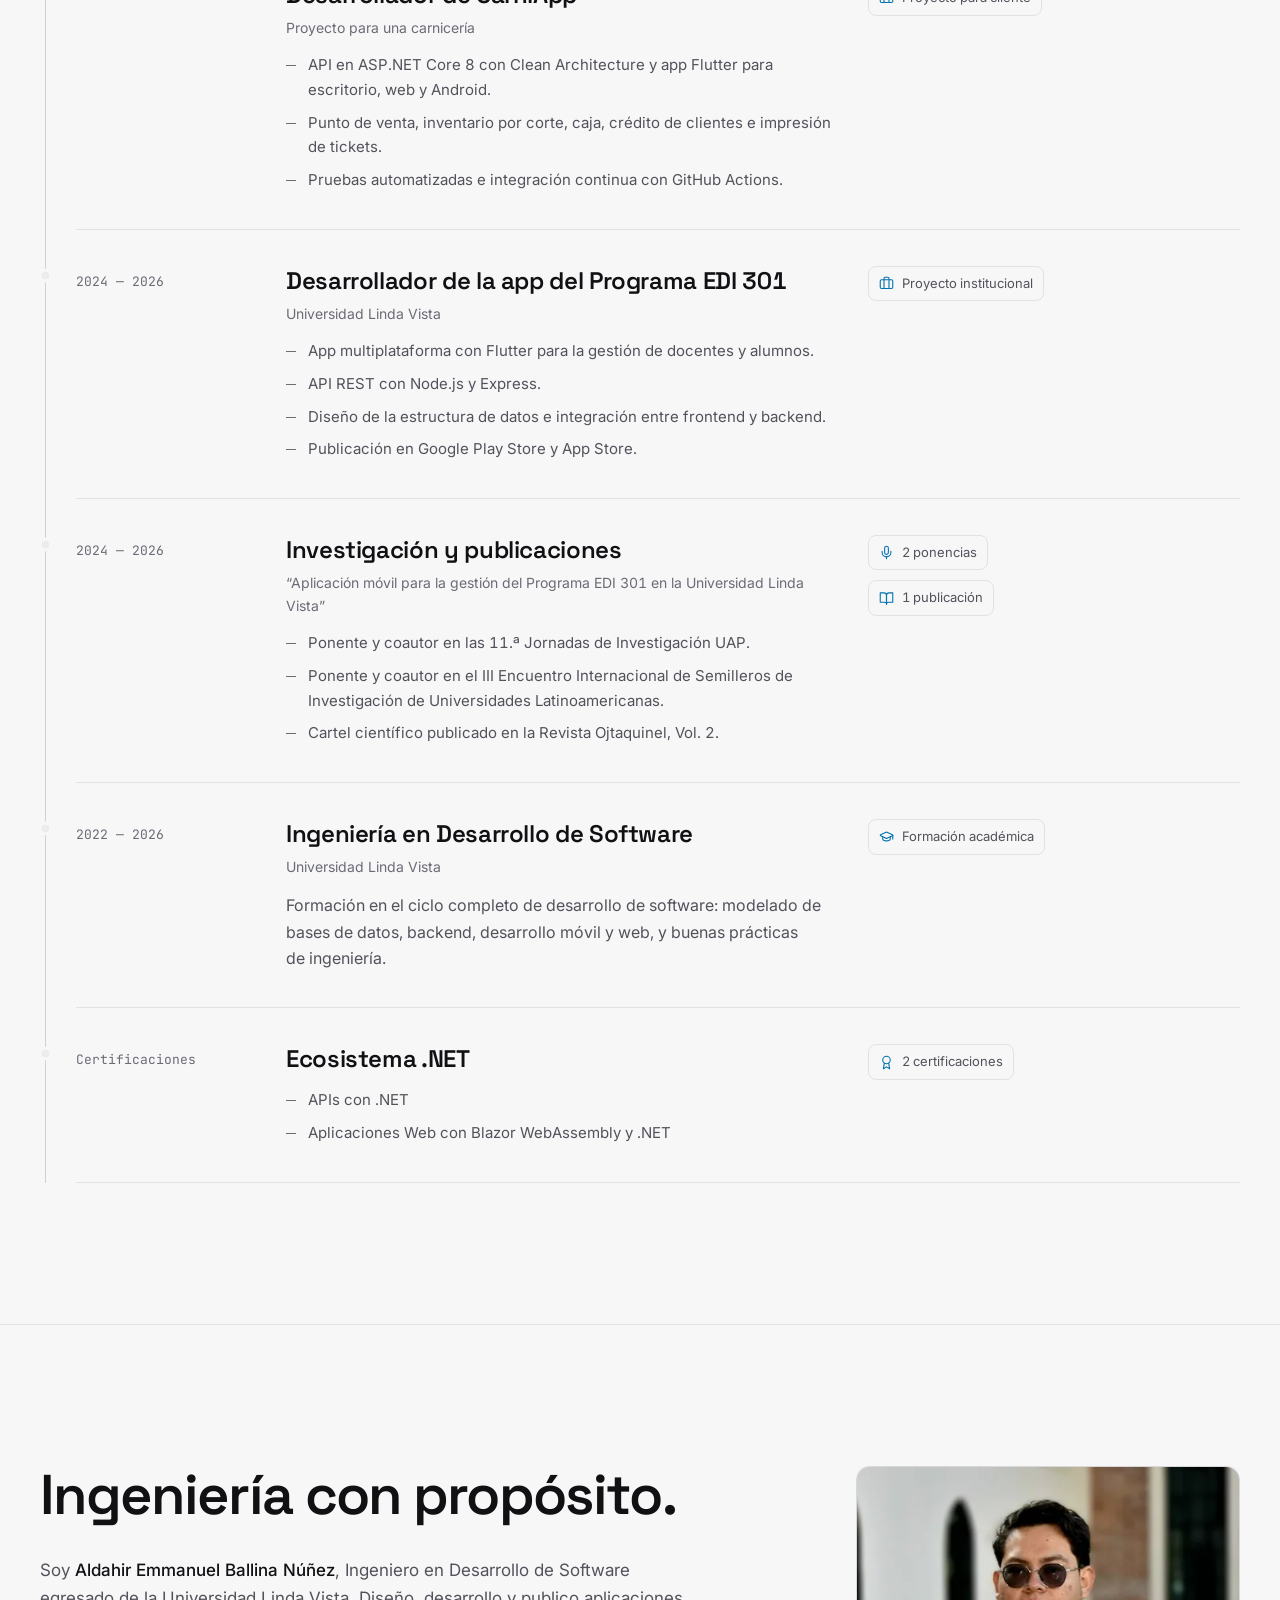
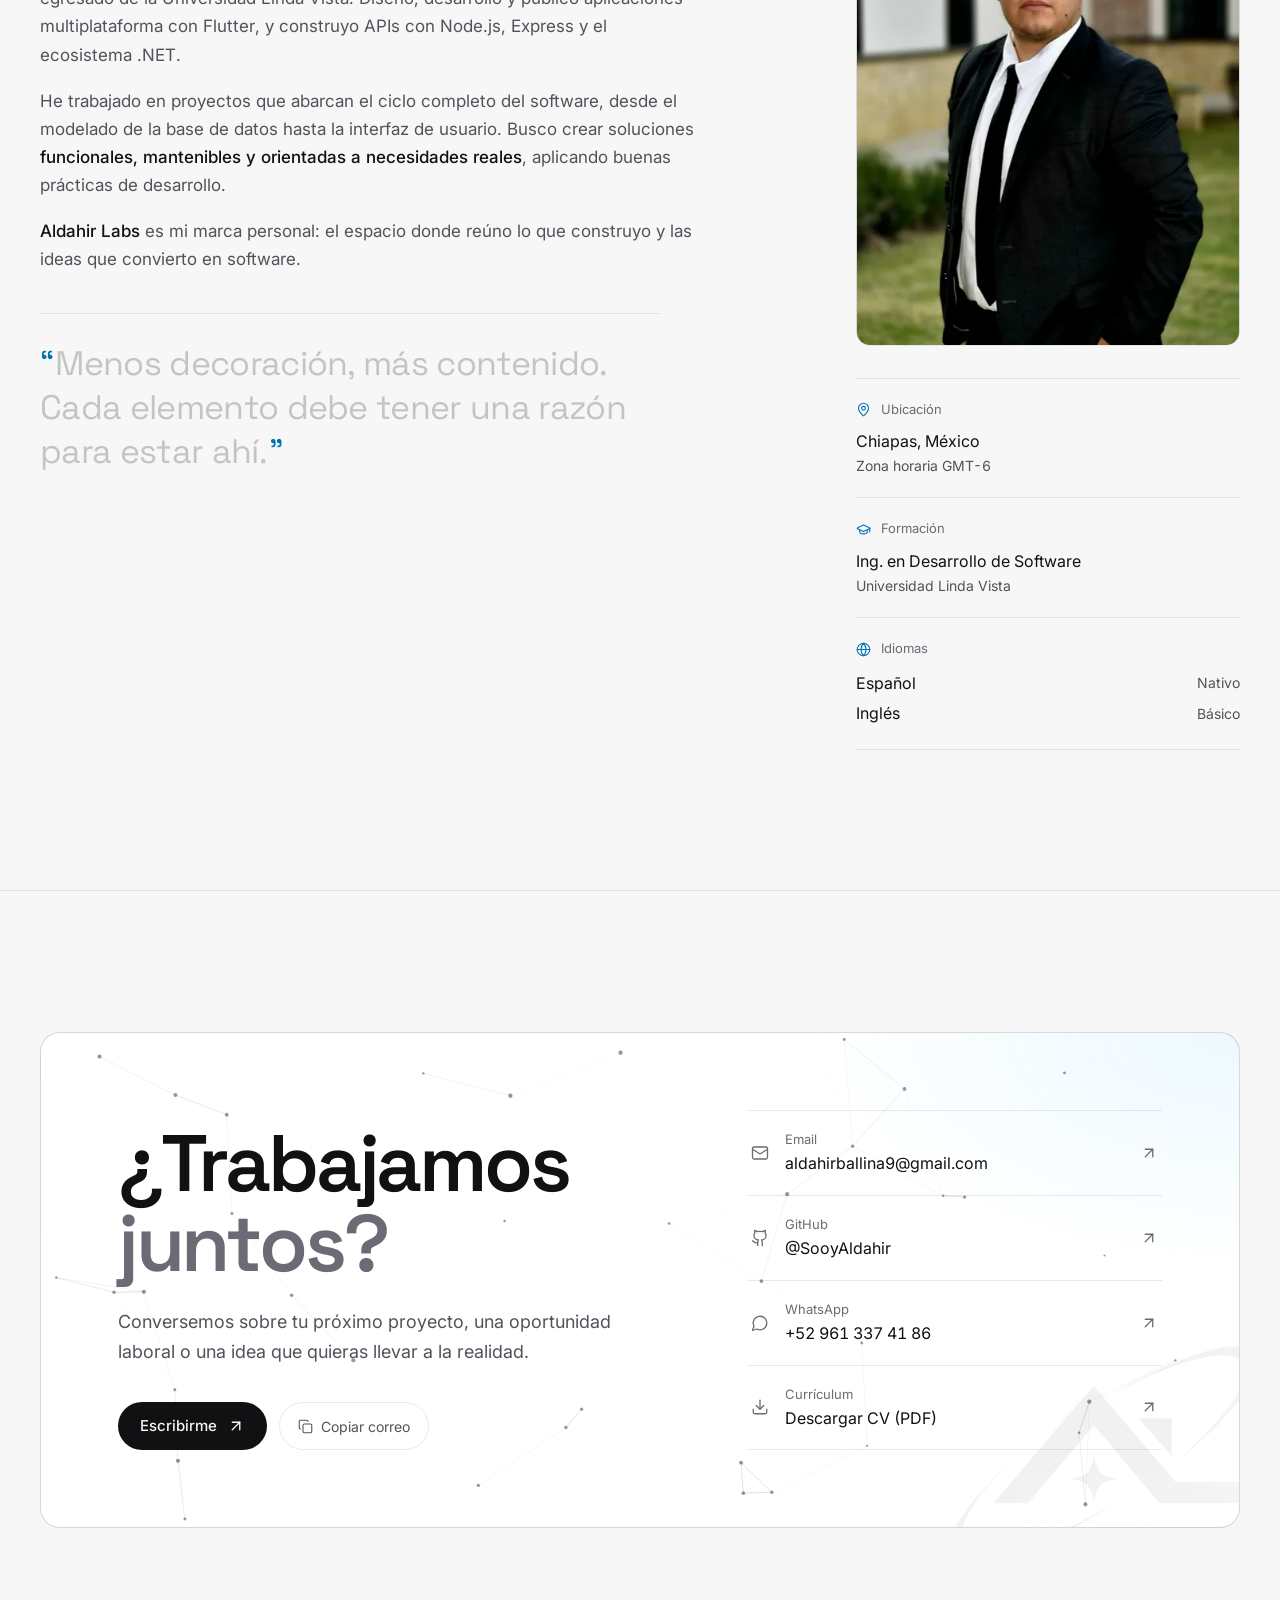
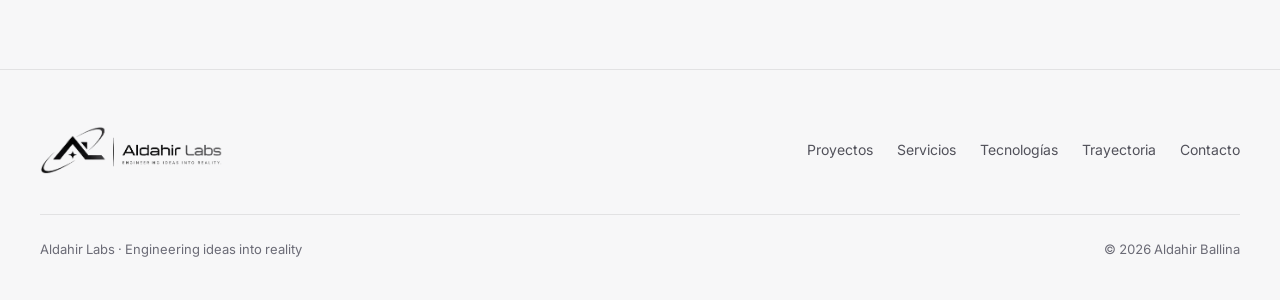
==== commit 115336ef: "Dominio aldahirlabs.com" ====
--- a/index.html
+++ b/index.html
@@ -28,7 +28,7 @@
   <meta property="og:site_name" content="Aldahir Labs">
   <meta property="og:title" content="Aldahir Labs — Engineering ideas into reality">
   <meta property="og:description" content="Aplicaciones móviles, APIs y sistemas que resuelven problemas reales.">
-  <meta property="og:image" content="https://aldahir-labs.onrender.com/assets/img/og-image.png">
+  <meta property="og:image" content="https://aldahirlabs.com/assets/img/og-image.png">
   <meta name="twitter:card" content="summary_large_image">
 
   <link rel="icon" href="favicon.ico" sizes="any">
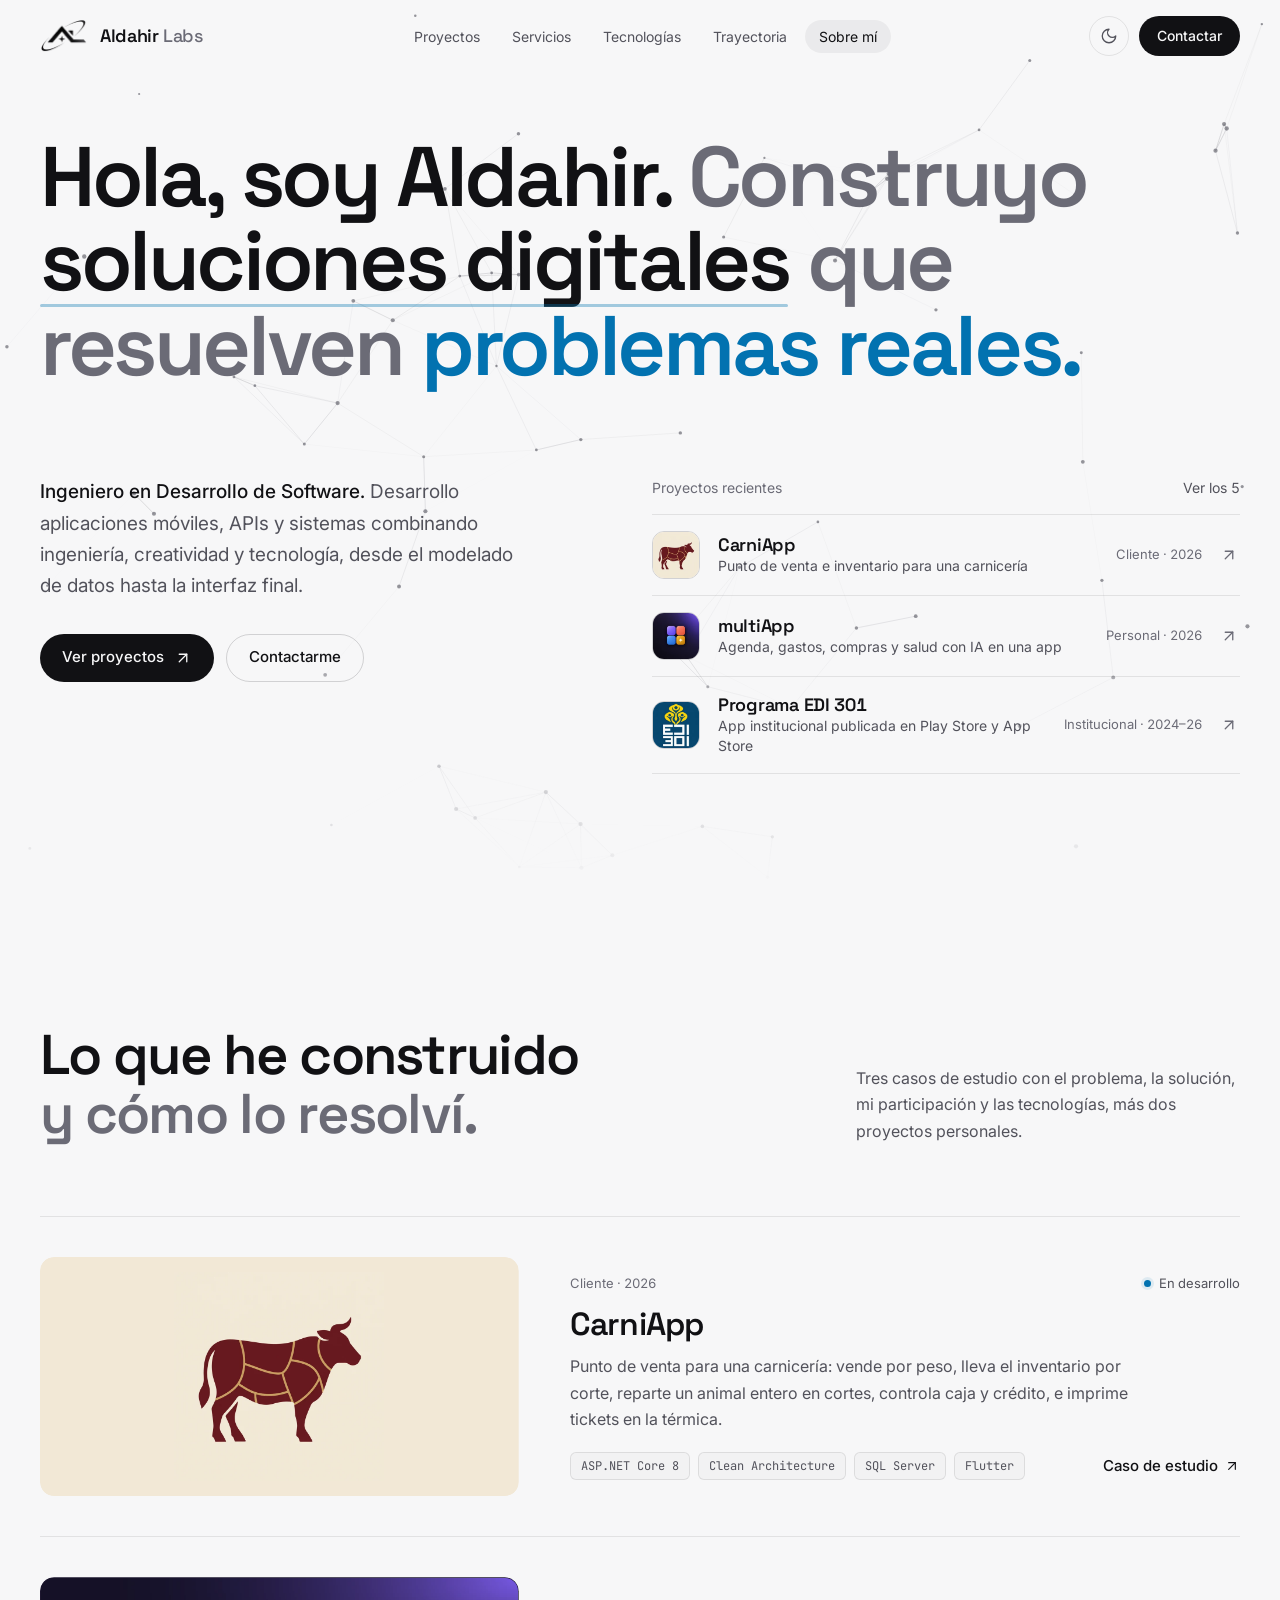
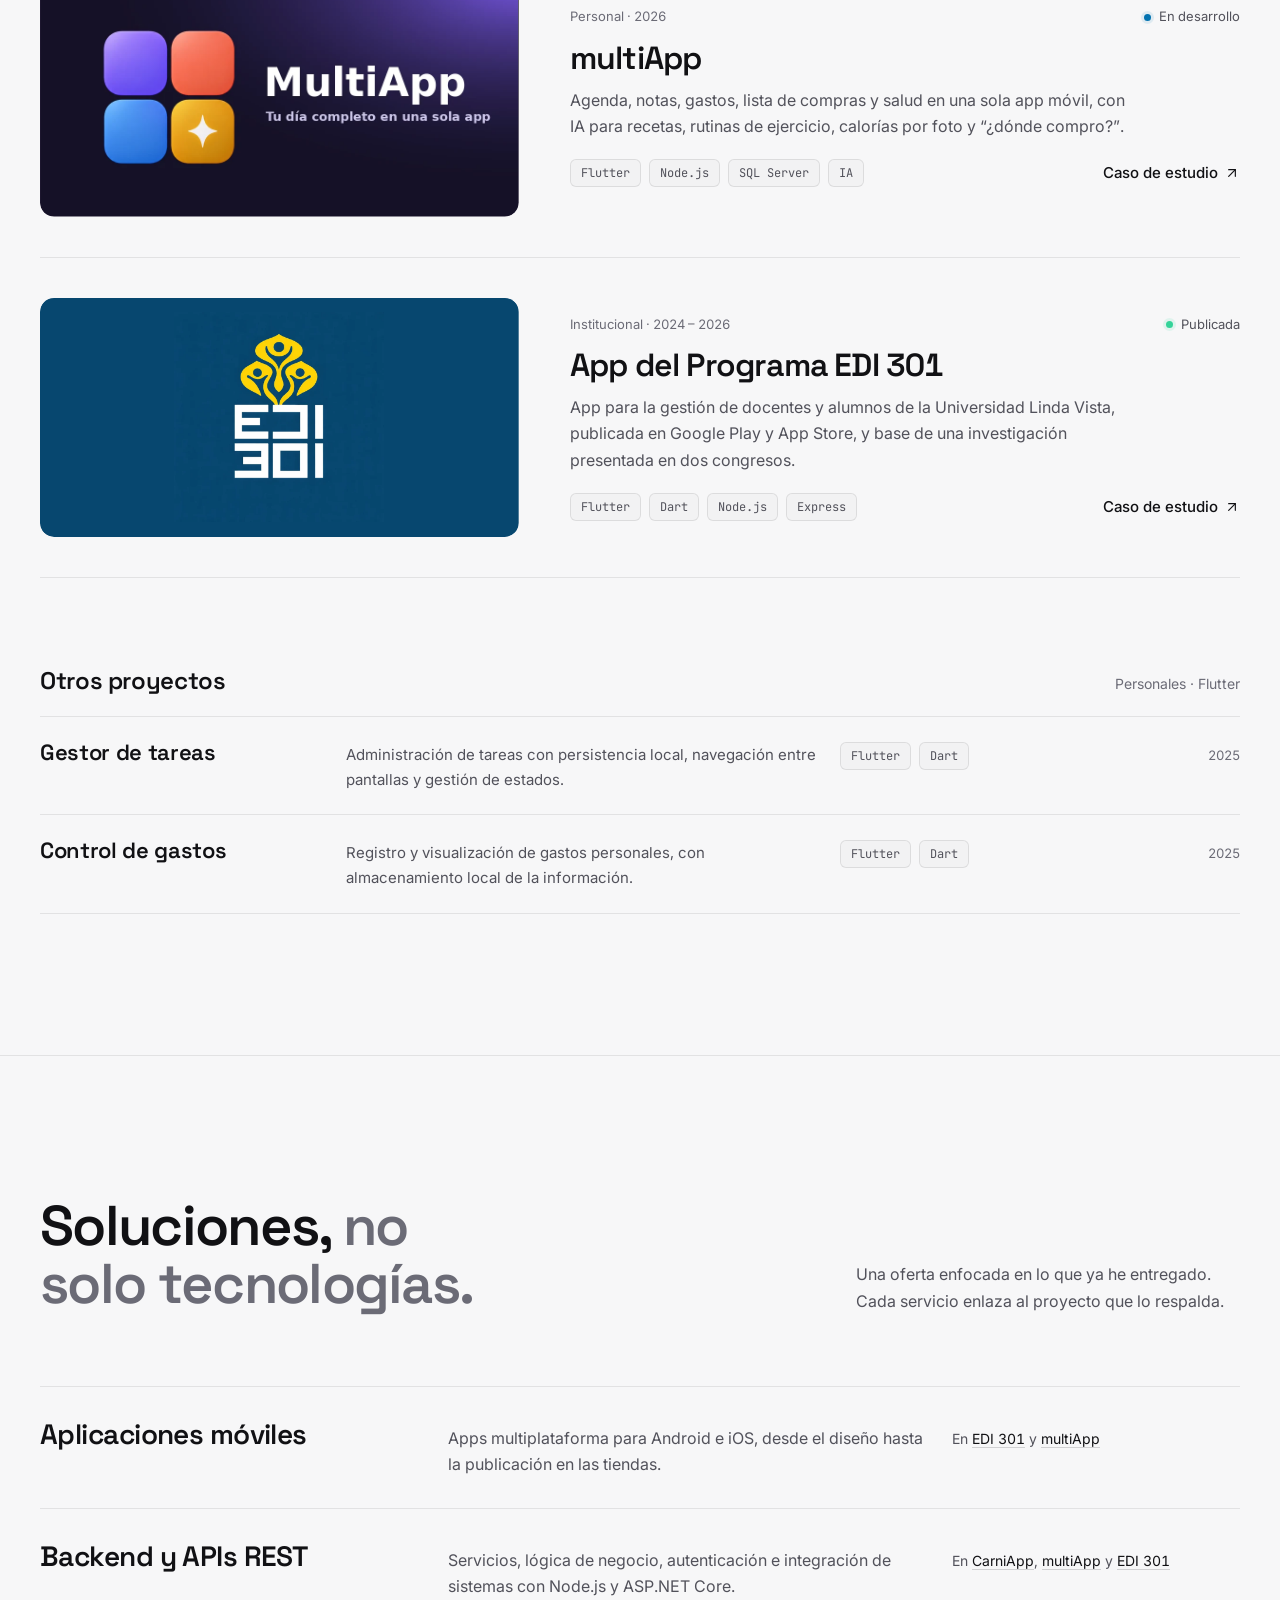
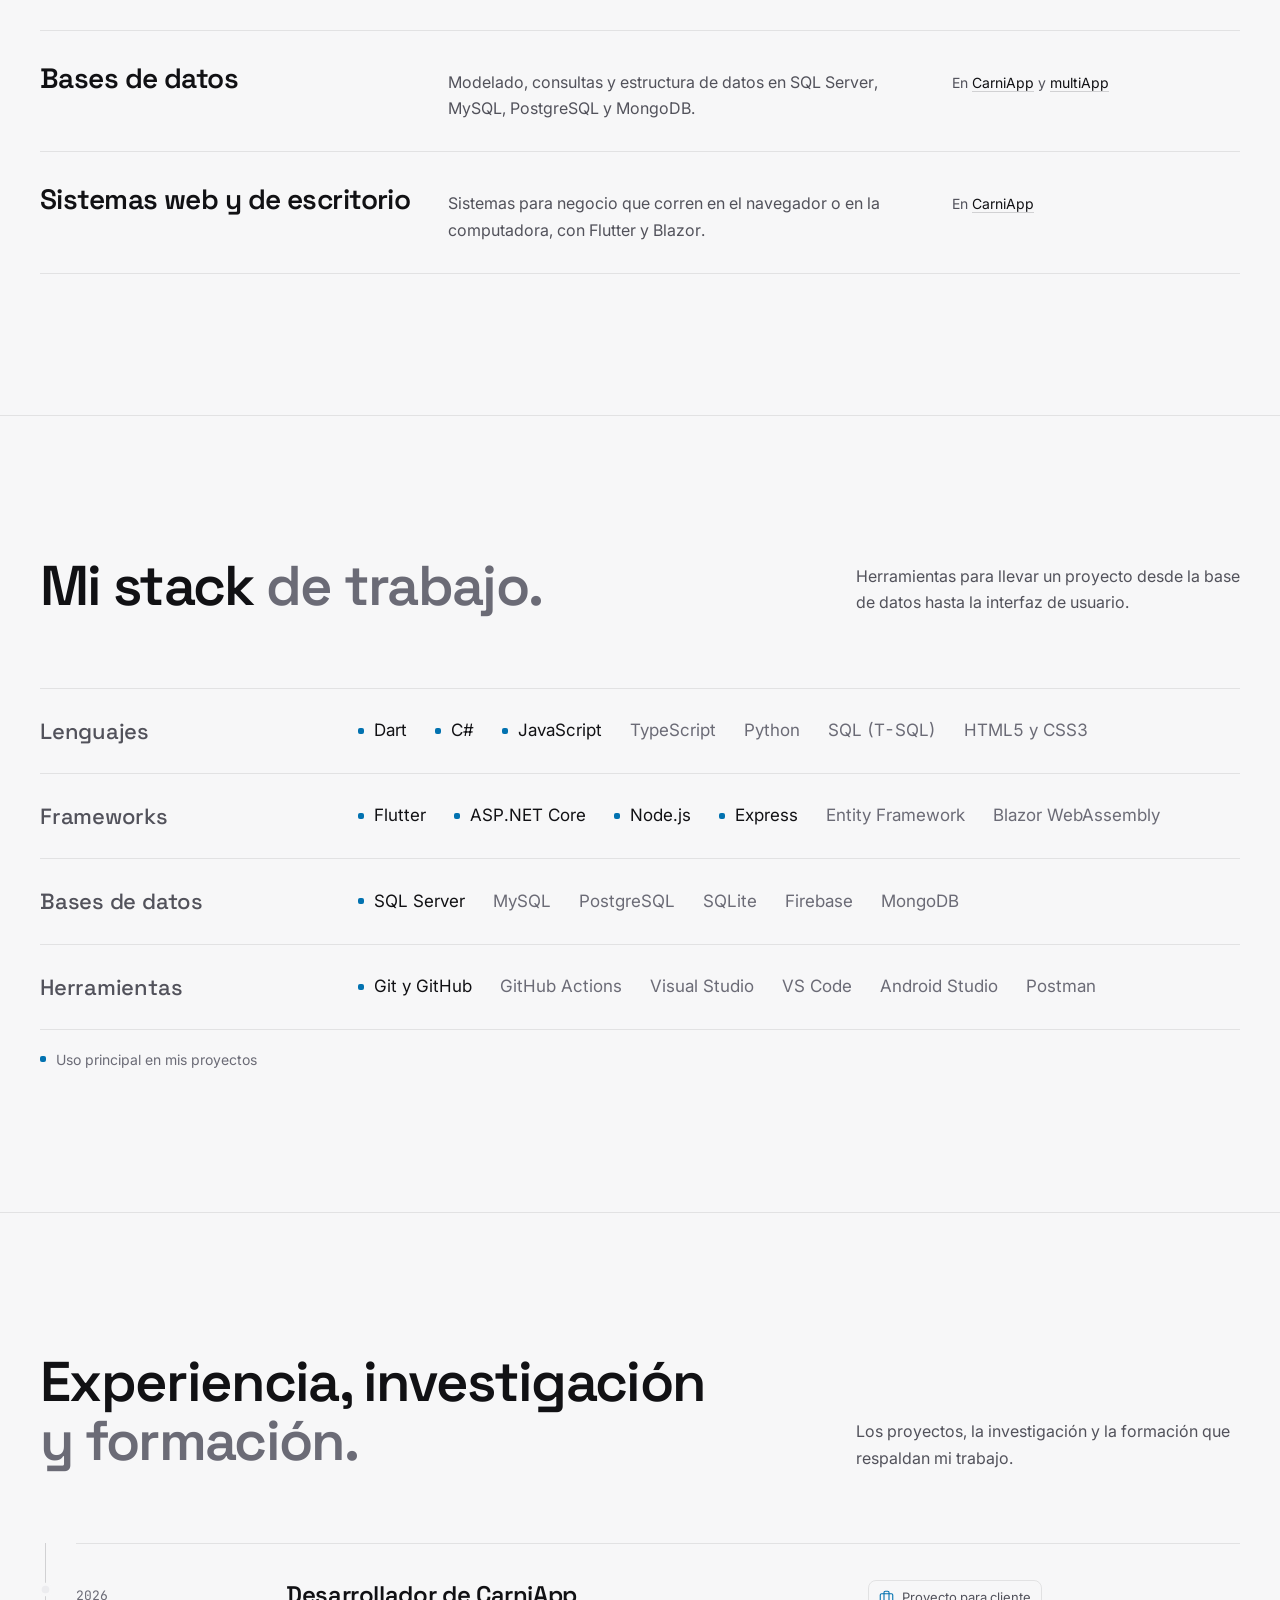
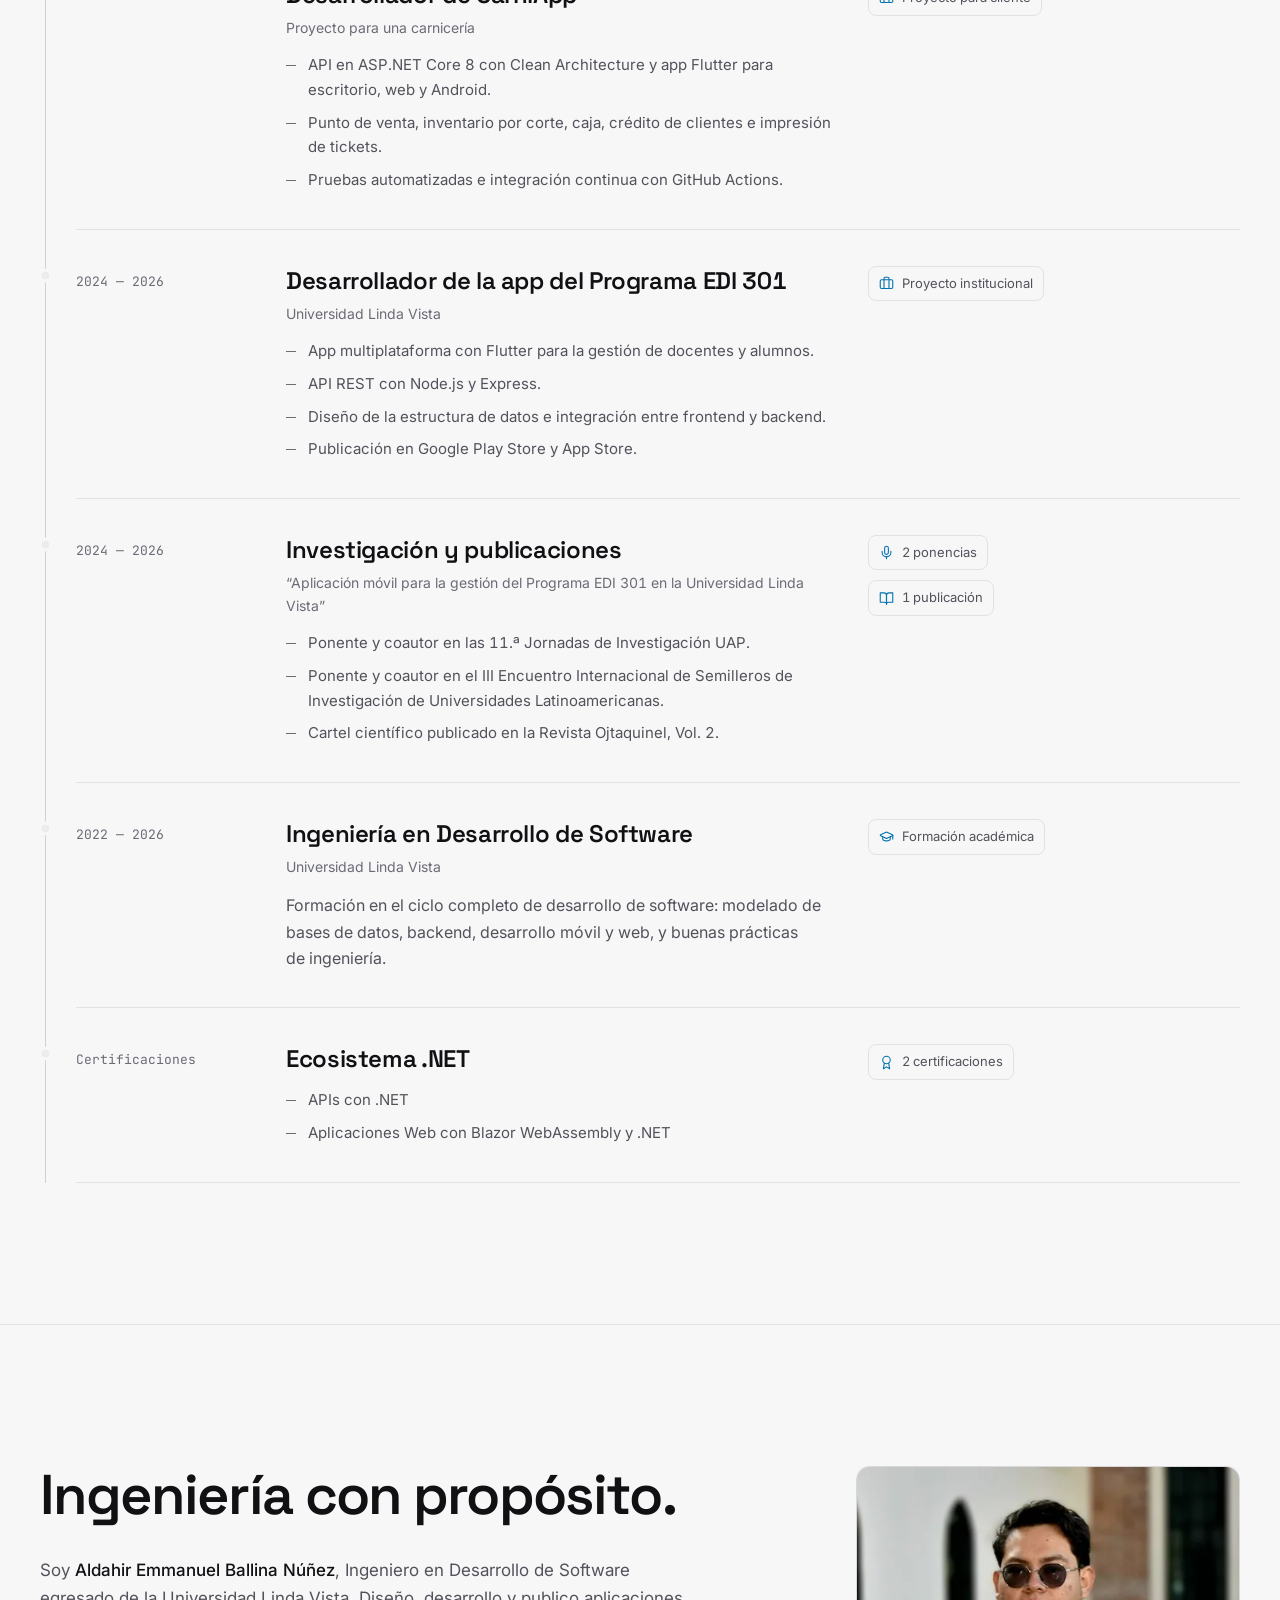
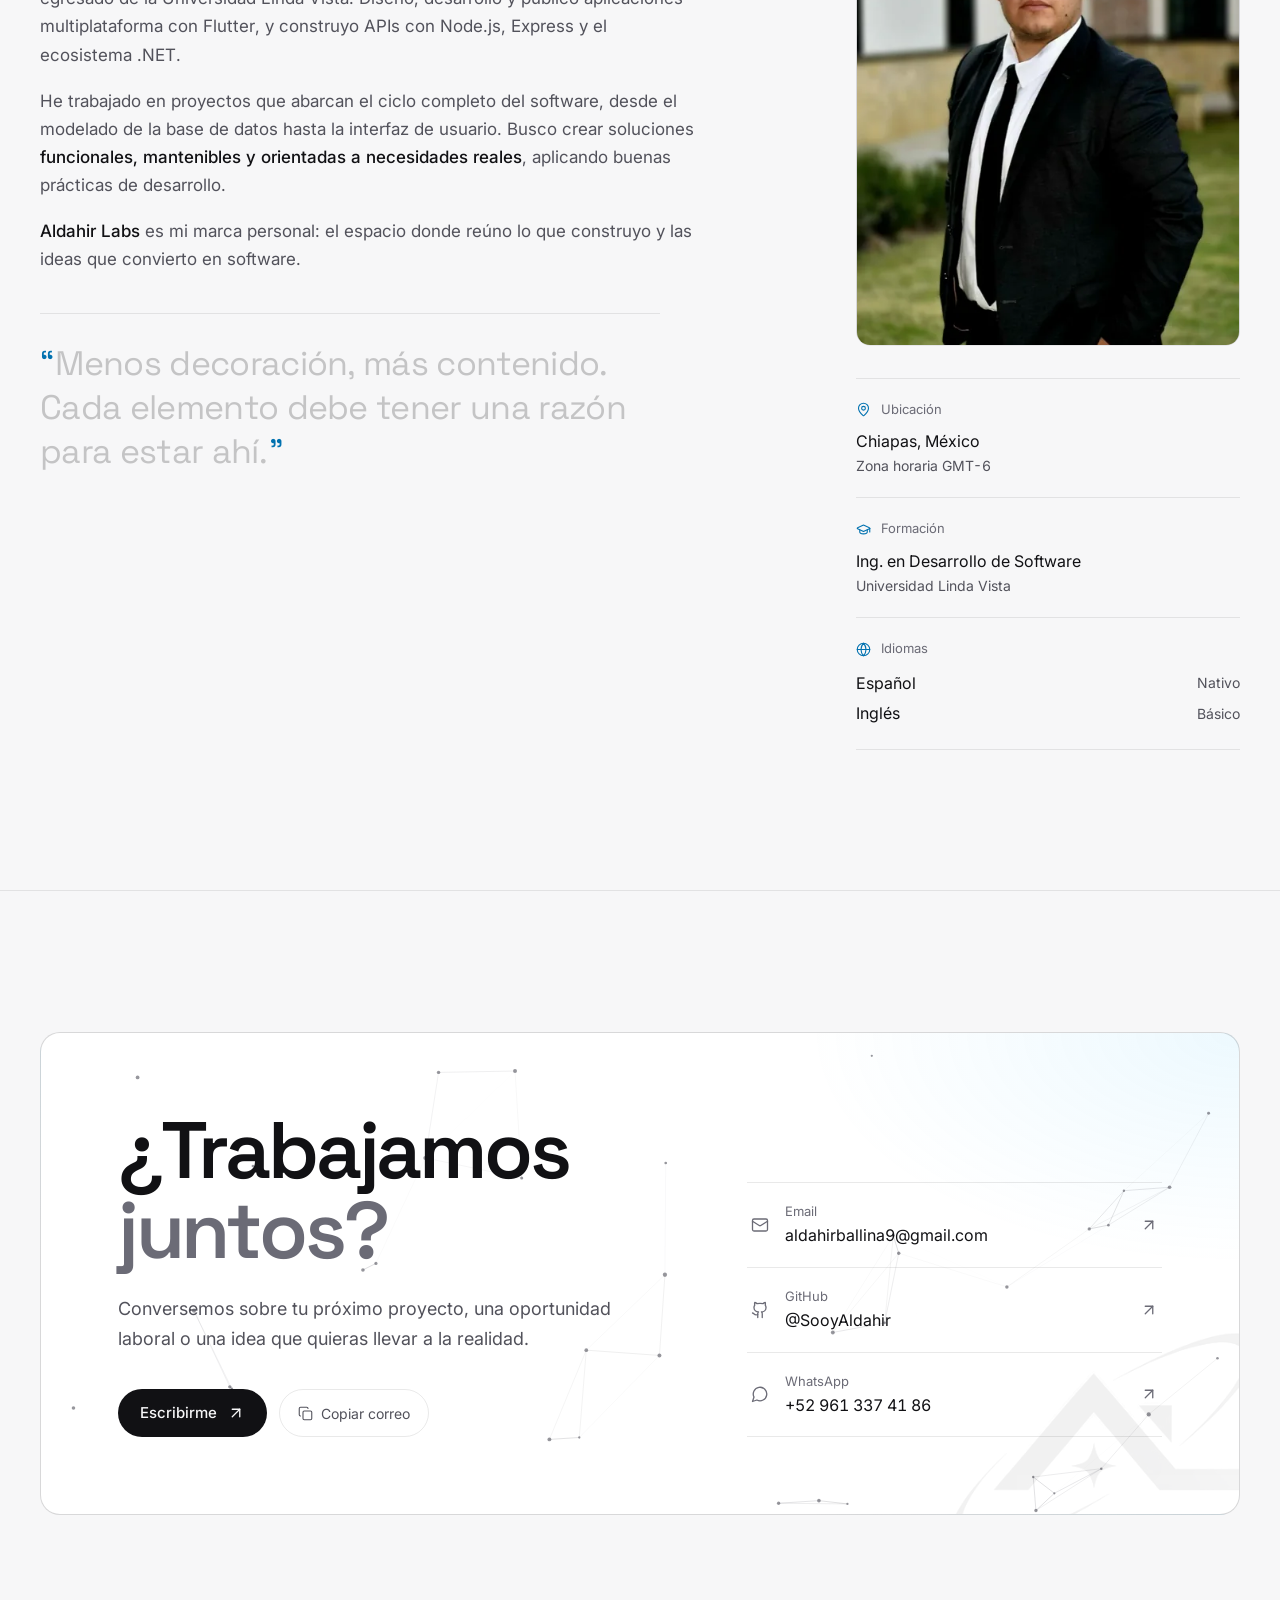
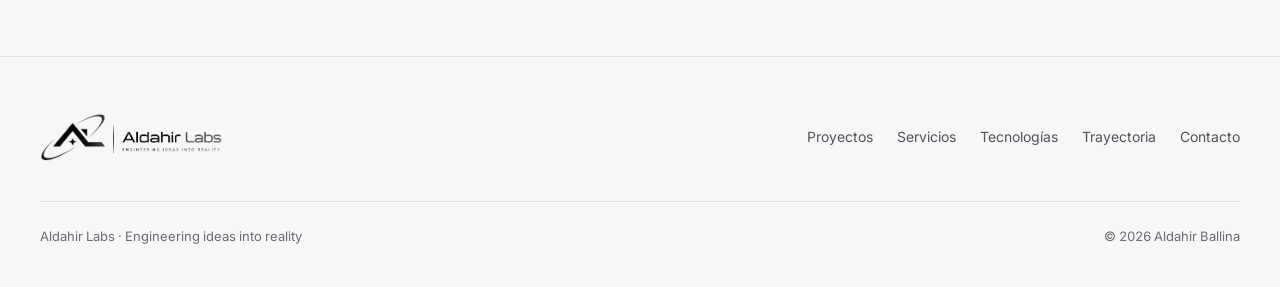
==== commit 5cf93d44: "Quitar el CV del sitio Co-Authored-By: Claude Opus 5.5 <noreply@anthropic.com>" ====
--- a/index.html
+++ b/index.html
@@ -295,7 +295,7 @@
       <div class="container">
         <div class="section-head">
           <h2 class="h2" data-reveal="title">Experiencia, investigación <span class="dim">y formación.</span></h2>
-          <p data-reveal="fade" style="--d:150ms"><a class="link-arrow" href="assets/docs/CV_Aldahir_Ballina.pdf" download>Descargar CV <svg class="icon"><use href="assets/icons.svg#download"/></svg></a></p>
+          <p data-reveal="fade" style="--d:150ms">Los proyectos, la investigación y la formación que respaldan mi trabajo.</p>
         </div>
 
         <ol class="timeline">
@@ -444,11 +444,6 @@
                 <span class="cl-text"><span class="cl-label">WhatsApp</span><span class="cl-value">+52 961 337 41 86</span></span>
                 <svg class="icon icon-arrow"><use href="assets/icons.svg#arrow-up-right"/></svg>
               </a>
-              <a class="contact-link" href="assets/docs/CV_Aldahir_Ballina.pdf" download>
-                <svg class="icon"><use href="assets/icons.svg#download"/></svg>
-                <span class="cl-text"><span class="cl-label">Currículum</span><span class="cl-value">Descargar CV (PDF)</span></span>
-                <svg class="icon icon-arrow"><use href="assets/icons.svg#arrow-up-right"/></svg>
-              </a>
             </div>
           </div>
         </div>
